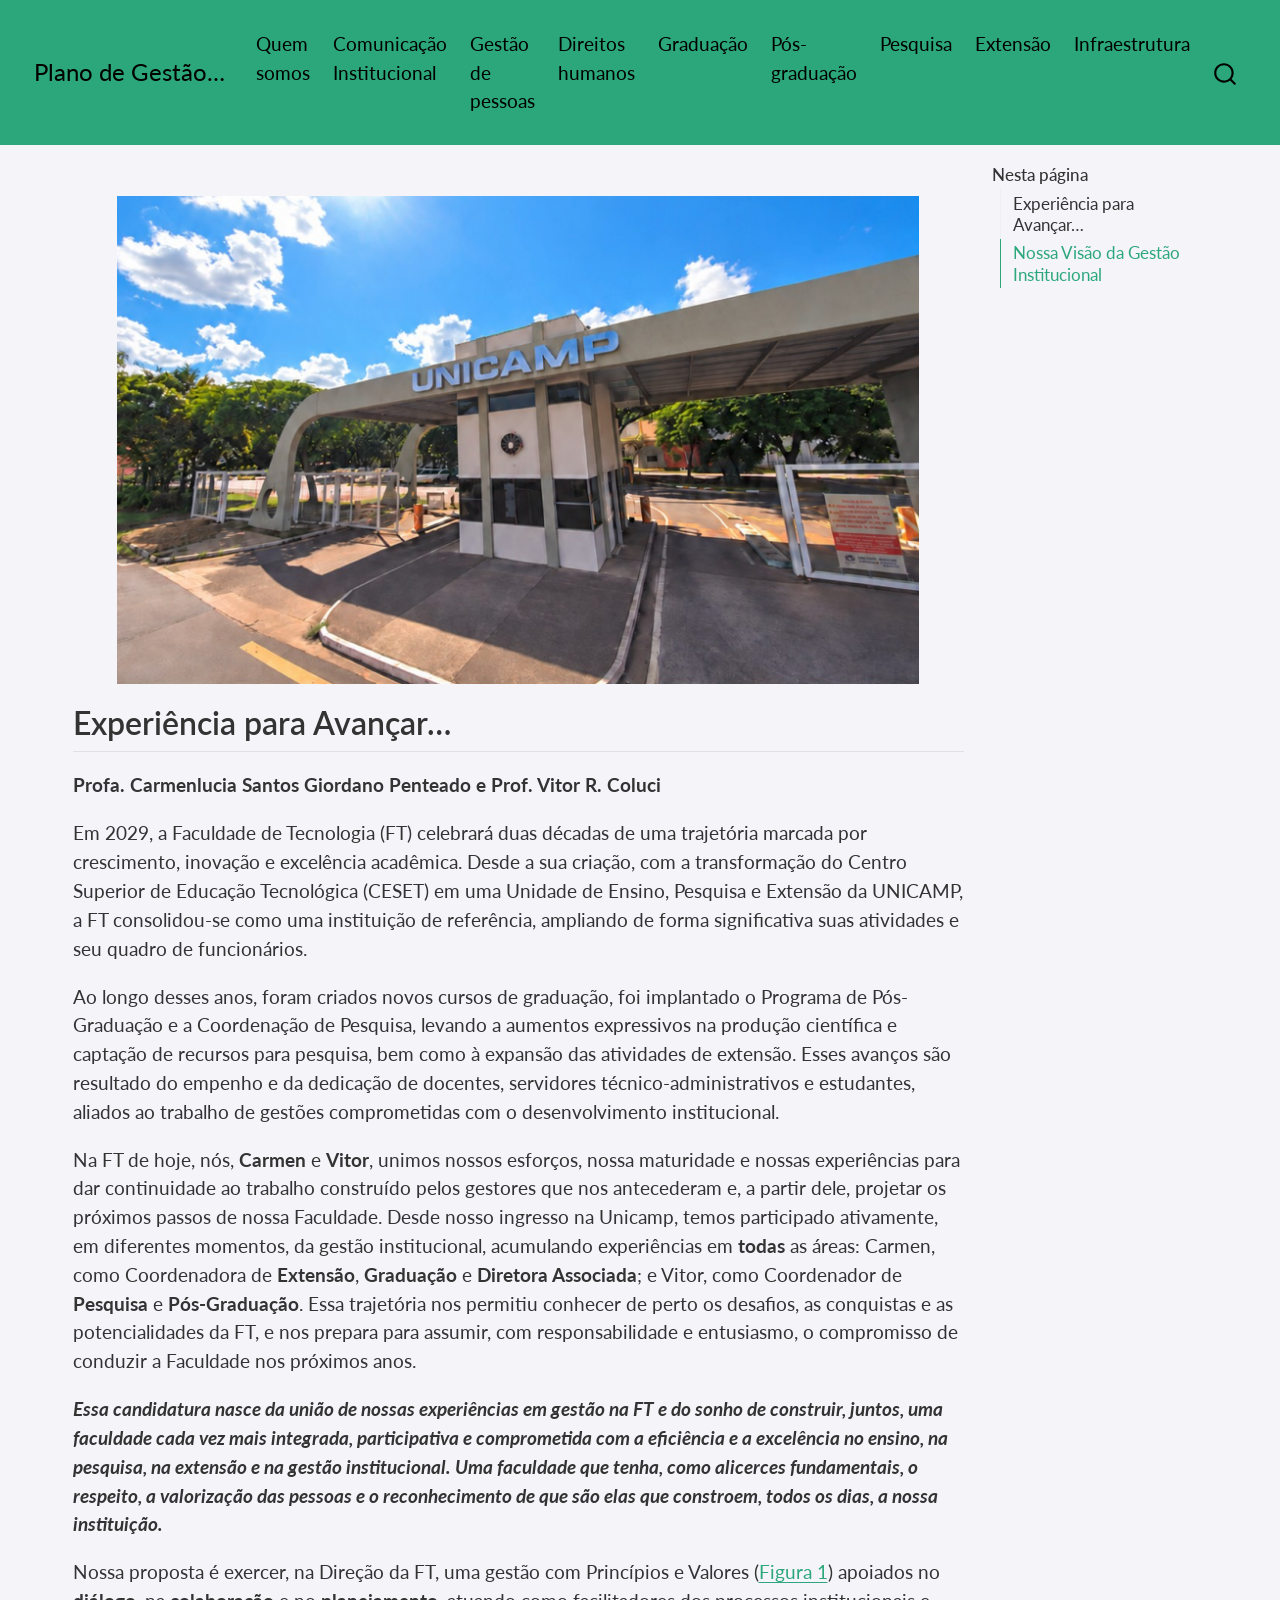
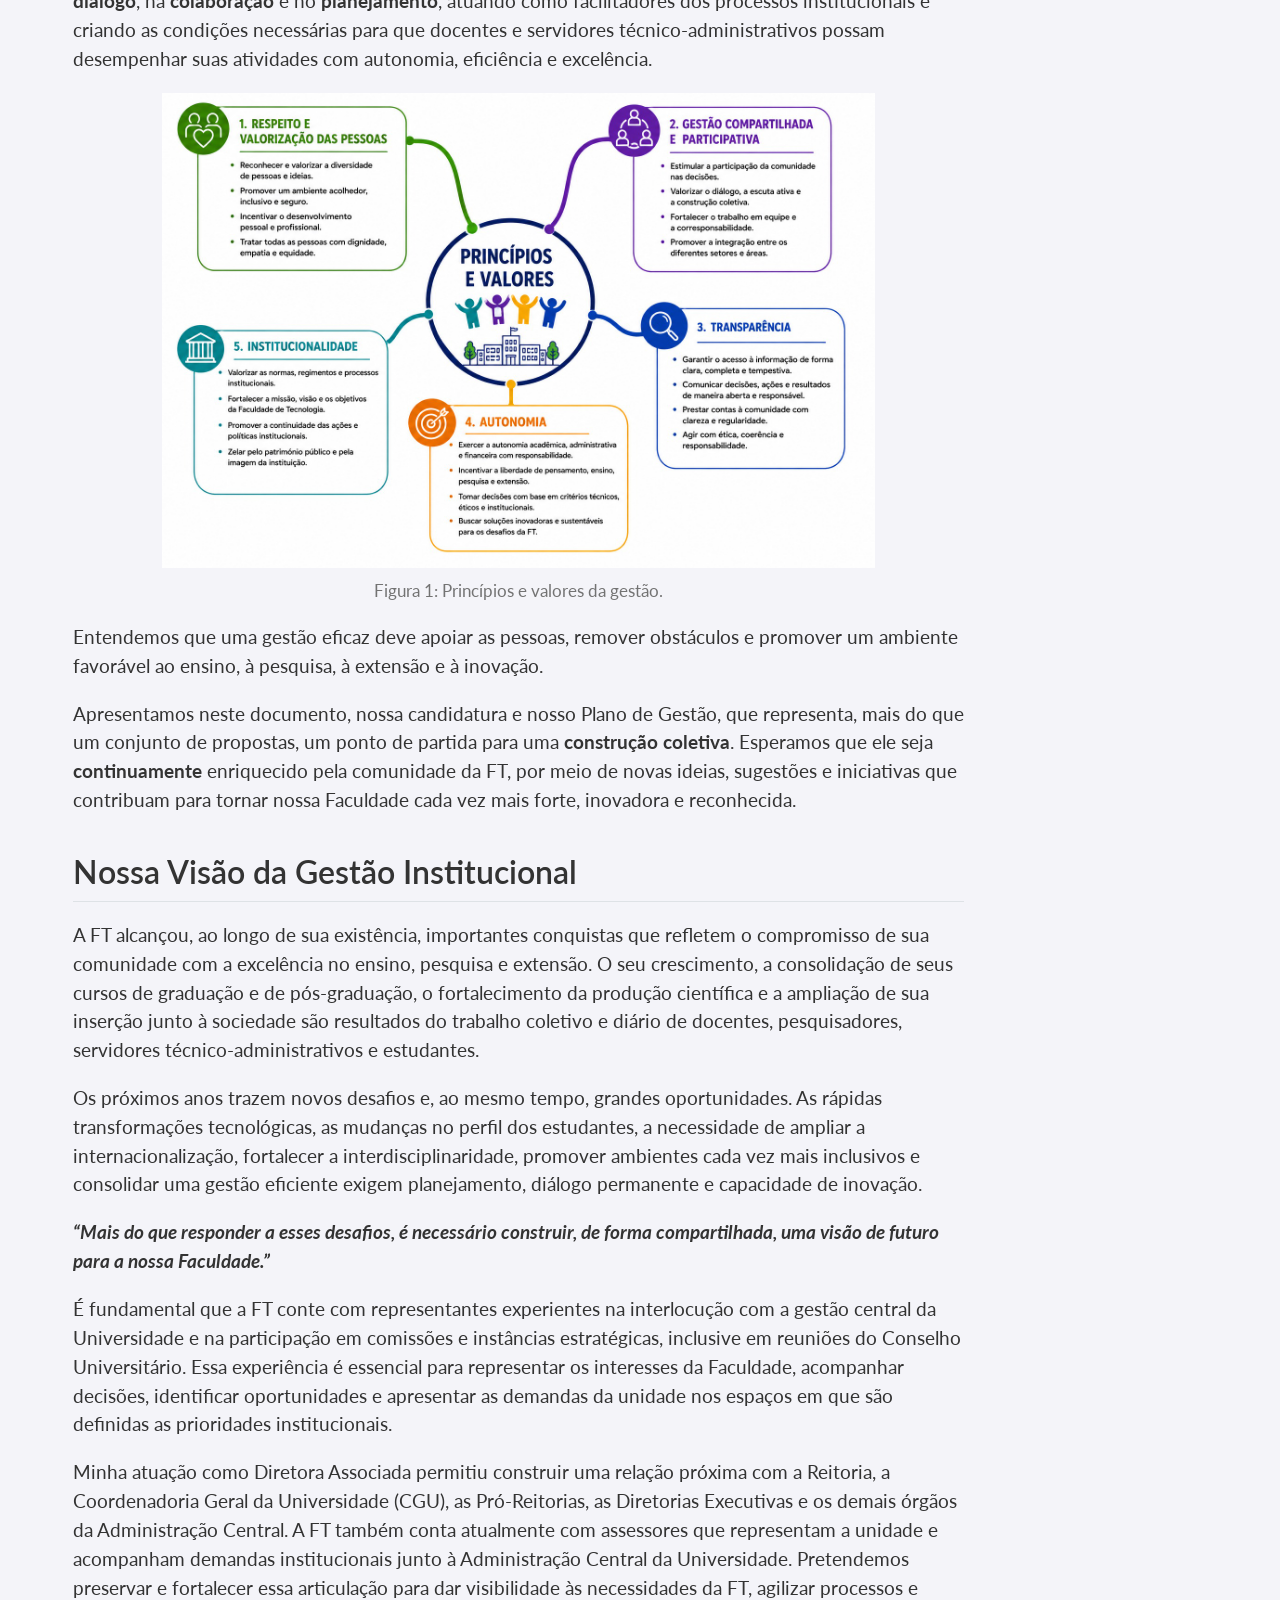
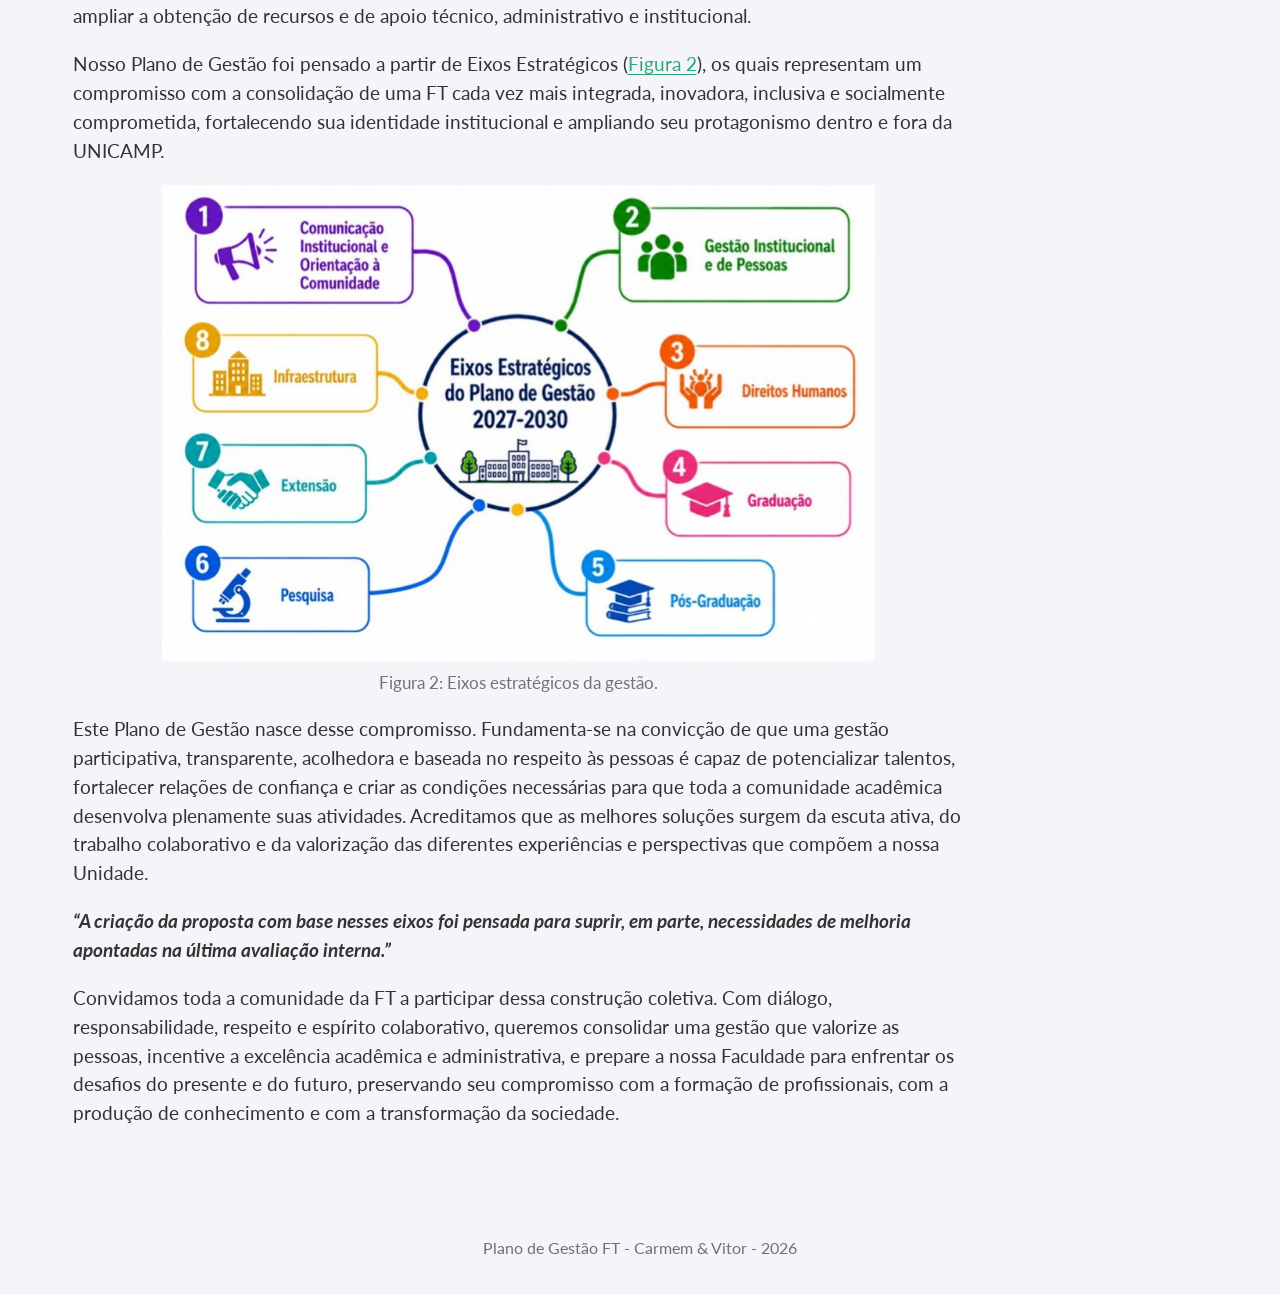
==== docs/index.html @ 00f11ec5 "Publish site to docs/" ====
<!DOCTYPE html>
<html xmlns="http://www.w3.org/1999/xhtml" lang="pt" xml:lang="pt"><head>

<meta charset="utf-8">
<meta name="generator" content="quarto-1.10.18">

<meta name="viewport" content="width=device-width, initial-scale=1.0, user-scalable=yes">


<title>Plano de Gestão FT - Carmem &amp; Vitor</title>
<style>
/* Default styles provided by pandoc.
** See https://pandoc.org/MANUAL.html#variables-for-html for config info.
*/
span.smallcaps{font-variant: small-caps;}
div.columns{display: flex; gap: 1.5em;}
div.column{flex: auto;}
@media screen {
div.columns{gap: min(4vw, 1.5em);}
div.column{overflow-x: auto;}
}
div.hanging-indent{margin-left: 1.5em; text-indent: -1.5em;}
ul.task-list{list-style: none;}
ul.task-list li input[type="checkbox"] {
  width: 0.8em;
  margin: 0 0.8em 0.2em -1em; /* quarto-specific, see https://github.com/quarto-dev/quarto-cli/issues/4556 */ 
  vertical-align: middle;
}
</style>


<script src="site_libs/quarto-nav/quarto-nav.js"></script>
<script src="site_libs/quarto-nav/headroom.min.js"></script>
<script src="site_libs/clipboard/clipboard.min.js"></script>
<script src="site_libs/quarto-search/autocomplete.umd.js"></script>
<script src="site_libs/quarto-search/fuse.min.js"></script>
<script src="site_libs/quarto-search/quarto-search.js"></script>
<meta name="quarto:offset" content="./">
<script src="site_libs/quarto-html/quarto.js" type="module"></script>
<script src="site_libs/quarto-html/tabsets/tabsets.js" type="module"></script>
<script src="site_libs/quarto-html/popper.min.js"></script>
<script src="site_libs/quarto-html/tippy.umd.min.js"></script>
<script src="site_libs/quarto-html/anchor.min.js"></script>
<link href="site_libs/quarto-html/tippy.css" rel="stylesheet">
<link href="site_libs/quarto-html/quarto-syntax-highlighting-64a204ab8560d761af7679ceaba22944.css" rel="stylesheet" id="quarto-text-highlighting-styles">
<script src="site_libs/bootstrap/bootstrap.min.js"></script>
<link href="site_libs/bootstrap/bootstrap-icons.css" rel="stylesheet">
<link href="site_libs/bootstrap/bootstrap-7dcc582c0e2494509da3710d5c9e9887.min.css" rel="stylesheet" append-hash="true" id="quarto-bootstrap" data-mode="light">
<script id="quarto-search-options" type="application/json">{
  "location": "navbar",
  "copy-button": false,
  "collapse-after": 3,
  "panel-placement": "end",
  "type": "overlay",
  "limit": 50,
  "keyboard-shortcut": [
    "f",
    "/",
    "s"
  ],
  "show-item-context": false,
  "language": {
    "search-no-results-text": "Nenhum resultado",
    "search-matching-documents-text": "documentos correspondentes",
    "search-copy-link-title": "Copiar link para a busca",
    "search-hide-matches-text": "Esconder correspondências adicionais",
    "search-more-match-text": "mais correspondência neste documento",
    "search-more-matches-text": "mais correspondências neste documento",
    "search-clear-button-title": "Limpar",
    "search-text-placeholder": "",
    "search-detached-cancel-button-title": "Cancelar",
    "search-submit-button-title": "Enviar",
    "search-label": "Procurar"
  }
}</script>


<link rel="stylesheet" href="styles.css">
</head>

<body class="nav-fixed quarto-light">

<div id="quarto-search-results"></div>
  <header id="quarto-header" class="headroom fixed-top">
    <nav class="navbar navbar-expand-lg " data-bs-theme="dark">
      <div class="navbar-container container-fluid">
      <div class="navbar-brand-container mx-auto">
    <a class="navbar-brand" href="./index.html">
    <span class="navbar-title">Plano de Gestão FT - Carmem &amp; Vitor</span>
    </a>
  </div>
            <div id="quarto-search" class="" title="Procurar"></div>
          <button class="navbar-toggler" type="button" data-bs-toggle="collapse" data-bs-target="#navbarCollapse" aria-controls="navbarCollapse" role="menu" aria-expanded="false" aria-label="Alternar de navegação" onclick="if (window.quartoToggleHeadroom) { window.quartoToggleHeadroom(); }">
  <span class="navbar-toggler-icon"></span>
</button>
          <div class="collapse navbar-collapse" id="navbarCollapse">
            <ul class="navbar-nav navbar-nav-scroll me-auto">
  <li class="nav-item">
    <a class="nav-link" href="./quem-somos.html"> 
<span class="menu-text">Quem somos</span></a>
  </li>  
  <li class="nav-item">
    <a class="nav-link" href="./comunicacao.html"> 
<span class="menu-text">Comunicação Institucional</span></a>
  </li>  
  <li class="nav-item">
    <a class="nav-link" href="./gestao.html"> 
<span class="menu-text">Gestão de pessoas</span></a>
  </li>  
  <li class="nav-item">
    <a class="nav-link" href="./direitos-humanos.html"> 
<span class="menu-text">Direitos humanos</span></a>
  </li>  
  <li class="nav-item">
    <a class="nav-link" href="./graduacao.html"> 
<span class="menu-text">Graduação</span></a>
  </li>  
  <li class="nav-item">
    <a class="nav-link" href="./pos-graduacao.html"> 
<span class="menu-text">Pós-graduação</span></a>
  </li>  
  <li class="nav-item">
    <a class="nav-link" href="./pesquisa.html"> 
<span class="menu-text">Pesquisa</span></a>
  </li>  
  <li class="nav-item">
    <a class="nav-link" href="./extensao.html"> 
<span class="menu-text">Extensão</span></a>
  </li>  
  <li class="nav-item">
    <a class="nav-link" href="./infra.html"> 
<span class="menu-text">Infraestrutura</span></a>
  </li>  
</ul>
          </div> <!-- /navcollapse -->
            <div class="quarto-navbar-tools">
</div>
      </div> <!-- /container-fluid -->
    </nav>
</header>
<!-- content -->
<div id="quarto-content" class="quarto-container page-columns page-rows-contents page-layout-full page-navbar">
<!-- sidebar -->
<!-- margin-sidebar -->
    <div id="quarto-margin-sidebar" class="sidebar margin-sidebar">
        <nav id="TOC" role="doc-toc" class="toc-active">
    <h2 id="toc-title">Nesta página</h2>
   
  <ul>
  <li><a href="#experiência-para-avançar" id="toc-experiência-para-avançar" class="nav-link active" data-scroll-target="#experiência-para-avançar">Experiência para Avançar…</a></li>
  <li><a href="#nossa-visão-da-gestão-institucional" id="toc-nossa-visão-da-gestão-institucional" class="nav-link" data-scroll-target="#nossa-visão-da-gestão-institucional">Nossa Visão da Gestão Institucional</a></li>
  </ul>
</nav>
    </div>
<!-- main -->
<main class="content column-page-left" id="quarto-document-content"><header id="title-block-header" class="quarto-title-block"></header>




<div class="centerText">
<p><img src="figs/foto-FT.png" class="img-fluid" style="width:90.0%"></p>
</div>
<section id="experiência-para-avançar" class="level2">
<h2 class="anchored" data-anchor-id="experiência-para-avançar">Experiência para Avançar…</h2>
<p><strong>Profa. Carmenlucia Santos Giordano Penteado e Prof.&nbsp;Vitor R. Coluci</strong></p>
<p>Em 2029, a Faculdade de Tecnologia (FT) celebrará duas décadas de uma trajetória marcada por crescimento, inovação e excelência acadêmica. Desde a sua criação, com a transformação do Centro Superior de Educação Tecnológica (CESET) em uma Unidade de Ensino, Pesquisa e Extensão da UNICAMP, a FT consolidou-se como uma instituição de referência, ampliando de forma significativa suas atividades e seu quadro de funcionários.</p>
<p>Ao longo desses anos, foram criados novos cursos de graduação, foi implantado o Programa de Pós-Graduação e a Coordenação de Pesquisa, levando a aumentos expressivos na produção científica e captação de recursos para pesquisa, bem como à expansão das atividades de extensão. Esses avanços são resultado do empenho e da dedicação de docentes, servidores técnico-administrativos e estudantes, aliados ao trabalho de gestões comprometidas com o desenvolvimento institucional.</p>
<p>Na FT de hoje, nós, <strong>Carmen</strong> e <strong>Vitor</strong>, unimos nossos esforços, nossa maturidade e nossas experiências para dar continuidade ao trabalho construído pelos gestores que nos antecederam e, a partir dele, projetar os próximos passos de nossa Faculdade. Desde nosso ingresso na Unicamp, temos participado ativamente, em diferentes momentos, da gestão institucional, acumulando experiências em <strong>todas</strong> as áreas: Carmen, como Coordenadora de <strong>Extensão</strong>, <strong>Graduação</strong> e <strong>Diretora Associada</strong>; e Vitor, como Coordenador de <strong>Pesquisa</strong> e <strong>Pós-Graduação</strong>. Essa trajetória nos permitiu conhecer de perto os desafios, as conquistas e as potencialidades da FT, e nos prepara para assumir, com responsabilidade e entusiasmo, o compromisso de conduzir a Faculdade nos próximos anos.</p>
<p><strong><em>Essa candidatura nasce da união de nossas experiências em gestão na FT e do sonho de construir, juntos, uma faculdade cada vez mais integrada, participativa e comprometida com a eficiência e a excelência no ensino, na pesquisa, na extensão e na gestão institucional. Uma faculdade que tenha, como alicerces fundamentais, o respeito, a valorização das pessoas e o reconhecimento de que são elas que constroem, todos os dias, a nossa instituição.</em></strong></p>
<p>Nossa proposta é exercer, na Direção da FT, uma gestão com Princípios e Valores (<a href="#fig-valores" class="quarto-xref">Figura&nbsp;1</a>) apoiados no <strong>diálogo</strong>, na <strong>colaboração</strong> e no <strong>planejamento</strong>, atuando como facilitadores dos processos institucionais e criando as condições necessárias para que docentes e servidores técnico-administrativos possam desempenhar suas atividades com autonomia, eficiência e excelência.</p>
<div class="centerText">
<div id="fig-valores" class="quarto-float quarto-figure quarto-figure-center anchored">
<figure class="quarto-float quarto-float-fig figure">
<div aria-describedby="fig-valores-caption-0ceaefa1-69ba-4598-a22c-09a6ac19f8ca">
<img src="figs/valores.jpeg" class="img-fluid figure-img" style="width:80.0%">
</div>
<figcaption class="quarto-float-caption-bottom quarto-float-caption quarto-float-fig" id="fig-valores-caption-0ceaefa1-69ba-4598-a22c-09a6ac19f8ca">
Figura&nbsp;1: Princípios e valores da gestão.
</figcaption>
</figure>
</div>
</div>
<p>Entendemos que uma gestão eficaz deve apoiar as pessoas, remover obstáculos e promover um ambiente favorável ao ensino, à pesquisa, à extensão e à inovação.</p>
<p>Apresentamos neste documento, nossa candidatura e nosso Plano de Gestão, que representa, mais do que um conjunto de propostas, um ponto de partida para uma <strong>construção coletiva</strong>. Esperamos que ele seja <strong>continuamente</strong> enriquecido pela comunidade da FT, por meio de novas ideias, sugestões e iniciativas que contribuam para tornar nossa Faculdade cada vez mais forte, inovadora e reconhecida.</p>
</section>
<section id="nossa-visão-da-gestão-institucional" class="level2">
<h2 class="anchored" data-anchor-id="nossa-visão-da-gestão-institucional">Nossa Visão da Gestão Institucional</h2>
<p>A FT alcançou, ao longo de sua existência, importantes conquistas que refletem o compromisso de sua comunidade com a excelência no ensino, pesquisa e extensão. O seu crescimento, a consolidação de seus cursos de graduação e de pós-graduação, o fortalecimento da produção científica e a ampliação de sua inserção junto à sociedade são resultados do trabalho coletivo e diário de docentes, pesquisadores, servidores técnico-administrativos e estudantes.</p>
<p>Os próximos anos trazem novos desafios e, ao mesmo tempo, grandes oportunidades. As rápidas transformações tecnológicas, as mudanças no perfil dos estudantes, a necessidade de ampliar a internacionalização, fortalecer a interdisciplinaridade, promover ambientes cada vez mais inclusivos e consolidar uma gestão eficiente exigem planejamento, diálogo permanente e capacidade de inovação.</p>
<p><strong><em>“Mais do que responder a esses desafios, é necessário construir, de forma compartilhada, uma visão de futuro para a nossa Faculdade.”</em></strong></p>
<p>É fundamental que a FT conte com representantes experientes na interlocução com a gestão central da Universidade e na participação em comissões e instâncias estratégicas, inclusive em reuniões do Conselho Universitário. Essa experiência é essencial para representar os interesses da Faculdade, acompanhar decisões, identificar oportunidades e apresentar as demandas da unidade nos espaços em que são definidas as prioridades institucionais.</p>
<p>Minha atuação como Diretora Associada permitiu construir uma relação próxima com a Reitoria, a Coordenadoria Geral da Universidade (CGU), as Pró-Reitorias, as Diretorias Executivas e os demais órgãos da Administração Central. A FT também conta atualmente com assessores que representam a unidade e acompanham demandas institucionais junto à Administração Central da Universidade. Pretendemos preservar e fortalecer essa articulação para dar visibilidade às necessidades da FT, agilizar processos e ampliar a obtenção de recursos e de apoio técnico, administrativo e institucional.</p>
<p>Nosso Plano de Gestão foi pensado a partir de Eixos Estratégicos (<a href="#fig-eixos" class="quarto-xref">Figura&nbsp;2</a>), os quais representam um compromisso com a consolidação de uma FT cada vez mais integrada, inovadora, inclusiva e socialmente comprometida, fortalecendo sua identidade institucional e ampliando seu protagonismo dentro e fora da UNICAMP.</p>
<div class="centerText">
<div id="fig-eixos" class="quarto-float quarto-figure quarto-figure-center anchored">
<figure class="quarto-float quarto-float-fig figure">
<div aria-describedby="fig-eixos-caption-0ceaefa1-69ba-4598-a22c-09a6ac19f8ca">
<img src="figs/eixos.png" class="img-fluid figure-img" style="width:80.0%">
</div>
<figcaption class="quarto-float-caption-bottom quarto-float-caption quarto-float-fig" id="fig-eixos-caption-0ceaefa1-69ba-4598-a22c-09a6ac19f8ca">
Figura&nbsp;2: Eixos estratégicos da gestão.
</figcaption>
</figure>
</div>
</div>
<p>Este Plano de Gestão nasce desse compromisso. Fundamenta-se na convicção de que uma gestão participativa, transparente, acolhedora e baseada no respeito às pessoas é capaz de potencializar talentos, fortalecer relações de confiança e criar as condições necessárias para que toda a comunidade acadêmica desenvolva plenamente suas atividades. Acreditamos que as melhores soluções surgem da escuta ativa, do trabalho colaborativo e da valorização das diferentes experiências e perspectivas que compõem a nossa Unidade.</p>
<p><strong><em>“A criação da proposta com base nesses eixos foi pensada para suprir, em parte, necessidades de melhoria apontadas na última avaliação interna.”</em></strong></p>
<p>Convidamos toda a comunidade da FT a participar dessa construção coletiva. Com diálogo, responsabilidade, respeito e espírito colaborativo, queremos consolidar uma gestão que valorize as pessoas, incentive a excelência acadêmica e administrativa, e prepare a nossa Faculdade para enfrentar os desafios do presente e do futuro, preservando seu compromisso com a formação de profissionais, com a produção de conhecimento e com a transformação da sociedade.</p>


</section>

</main> <!-- /main -->
<script id="quarto-html-after-body" type="application/javascript">
  window.document.addEventListener("DOMContentLoaded", function (event) {
    const icon = "";
    const anchorJS = new window.AnchorJS();
    anchorJS.options = {
      placement: 'right',
      icon: icon
    };
    anchorJS.add('.anchored');
    const isCodeAnnotation = (el) => {
      for (const clz of el.classList) {
        if (clz.startsWith('code-annotation-')) {                     
          return true;
        }
      }
      return false;
    }
    const onCopySuccess = function(e) {
      // button target
      const button = e.trigger;
      // don't keep focus
      button.blur();
      // flash "checked"
      button.classList.add('code-copy-button-checked');
      var currentTitle = button.getAttribute("title");
      button.setAttribute("title", "Copiada");
      let tooltip;
      if (window.bootstrap) {
        button.setAttribute("data-bs-toggle", "tooltip");
        button.setAttribute("data-bs-placement", "left");
        button.setAttribute("data-bs-title", "Copiada");
        tooltip = new bootstrap.Tooltip(button, 
          { trigger: "manual", 
            customClass: "code-copy-button-tooltip",
            offset: [0, -8]});
        tooltip.show();    
      }
      setTimeout(function() {
        if (tooltip) {
          tooltip.hide();
          button.removeAttribute("data-bs-title");
          button.removeAttribute("data-bs-toggle");
          button.removeAttribute("data-bs-placement");
        }
        button.setAttribute("title", currentTitle);
        button.classList.remove('code-copy-button-checked');
      }, 1000);
      // clear code selection
      e.clearSelection();
    }
    const getTextToCopy = function(trigger) {
      const outerScaffold = trigger.parentElement.cloneNode(true);
      const codeEl = outerScaffold.querySelector('code');
      for (const childEl of codeEl.children) {
        if (isCodeAnnotation(childEl)) {
          childEl.remove();
        }
      }
      return codeEl.innerText;
    }
    const clipboard = new window.ClipboardJS('.code-copy-button:not([data-in-quarto-modal])', {
      text: getTextToCopy
    });
    clipboard.on('success', onCopySuccess);
    if (window.document.getElementById('quarto-embedded-source-code-modal')) {
      const clipboardModal = new window.ClipboardJS('.code-copy-button[data-in-quarto-modal]', {
        text: getTextToCopy,
        container: window.document.getElementById('quarto-embedded-source-code-modal')
      });
      clipboardModal.on('success', onCopySuccess);
    }
      var localhostRegex = new RegExp(/^(?:http|https):\/\/localhost\:?[0-9]*\//);
      var mailtoRegex = new RegExp(/^mailto:/);
        var filterRegex = new RegExp('/' + window.location.host + '/');
      var isInternal = (href) => {
          return filterRegex.test(href) || localhostRegex.test(href) || mailtoRegex.test(href);
      }
      // Inspect non-navigation links and adorn them if external
     var links = window.document.querySelectorAll('a[href]:not(.nav-link):not(.navbar-brand):not(.toc-action):not(.sidebar-link):not(.sidebar-item-toggle):not(.pagination-link):not(.no-external):not([aria-hidden]):not(.dropdown-item):not(.quarto-navigation-tool):not(.about-link)');
      for (var i=0; i<links.length; i++) {
        const link = links[i];
        if (!isInternal(link.href)) {
          // undo the damage that might have been done by quarto-nav.js in the case of
          // links that we want to consider external
          if (link.dataset.originalHref !== undefined) {
            link.href = link.dataset.originalHref;
          }
        }
      }
    function tippyHover(el, contentFn, onTriggerFn, onUntriggerFn) {
      const config = {
        allowHTML: true,
        maxWidth: 500,
        delay: 100,
        arrow: false,
        appendTo: function(el) {
            return el.parentElement;
        },
        interactive: true,
        interactiveBorder: 10,
        theme: 'quarto',
        placement: 'bottom-start',
      };
      if (contentFn) {
        config.content = contentFn;
      }
      if (onTriggerFn) {
        config.onTrigger = onTriggerFn;
      }
      if (onUntriggerFn) {
        config.onUntrigger = onUntriggerFn;
      }
      window.tippy(el, config); 
    }
    const noterefs = window.document.querySelectorAll('a[role="doc-noteref"]');
    for (var i=0; i<noterefs.length; i++) {
      const ref = noterefs[i];
      tippyHover(ref, function() {
        // use id or data attribute instead here
        let href = ref.getAttribute('data-footnote-href') || ref.getAttribute('href');
        try { href = new URL(href).hash; } catch {}
        const id = href.replace(/^#\/?/, "");
        const note = window.document.getElementById(id);
        if (note) {
          return note.innerHTML;
        } else {
          return "";
        }
      });
    }
    const xrefs = window.document.querySelectorAll('a.quarto-xref');
    const processXRef = (id, note) => {
      // Strip column container classes
      const stripColumnClz = (el) => {
        el.classList.remove("page-full", "page-columns");
        if (el.children) {
          for (const child of el.children) {
            stripColumnClz(child);
          }
        }
      }
      stripColumnClz(note)
      if (id === null || id.startsWith('sec-')) {
        // Special case sections, only their first couple elements
        const container = document.createElement("div");
        if (note.children && note.children.length > 2) {
          container.appendChild(note.children[0].cloneNode(true));
          for (let i = 1; i < note.children.length; i++) {
            const child = note.children[i];
            if (child.tagName === "P" && child.innerText === "") {
              continue;
            } else {
              container.appendChild(child.cloneNode(true));
              break;
            }
          }
          if (window.Quarto?.typesetMath) {
            window.Quarto.typesetMath(container);
          }
          return container.innerHTML
        } else {
          if (window.Quarto?.typesetMath) {
            window.Quarto.typesetMath(note);
          }
          return note.innerHTML;
        }
      } else {
        // Remove any anchor links if they are present
        const anchorLink = note.querySelector('a.anchorjs-link');
        if (anchorLink) {
          anchorLink.remove();
        }
        if (window.Quarto?.typesetMath) {
          window.Quarto.typesetMath(note);
        }
        if (note.classList.contains("callout")) {
          return note.outerHTML;
        } else {
          return note.innerHTML;
        }
      }
    }
    for (var i=0; i<xrefs.length; i++) {
      const xref = xrefs[i];
      tippyHover(xref, undefined, function(instance) {
        instance.disable();
        let url = xref.getAttribute('href');
        let hash = undefined; 
        if (url.startsWith('#')) {
          hash = url;
        } else {
          try { hash = new URL(url).hash; } catch {}
        }
        if (hash) {
          const id = hash.replace(/^#\/?/, "");
          const note = window.document.getElementById(id);
          if (note !== null) {
            try {
              const html = processXRef(id, note.cloneNode(true));
              instance.setContent(html);
            } finally {
              instance.enable();
              instance.show();
            }
          } else {
            // See if we can fetch this
            fetch(url.split('#')[0])
            .then(res => res.text())
            .then(html => {
              const parser = new DOMParser();
              const htmlDoc = parser.parseFromString(html, "text/html");
              const note = htmlDoc.getElementById(id);
              if (note !== null) {
                const html = processXRef(id, note);
                instance.setContent(html);
              } 
            }).finally(() => {
              instance.enable();
              instance.show();
            });
          }
        } else {
          // See if we can fetch a full url (with no hash to target)
          // This is a special case and we should probably do some content thinning / targeting
          fetch(url)
          .then(res => res.text())
          .then(html => {
            const parser = new DOMParser();
            const htmlDoc = parser.parseFromString(html, "text/html");
            const note = htmlDoc.querySelector('main.content');
            if (note !== null) {
              // This should only happen for chapter cross references
              // (since there is no id in the URL)
              // remove the first header
              if (note.children.length > 0 && note.children[0].tagName === "HEADER") {
                note.children[0].remove();
              }
              const html = processXRef(null, note);
              instance.setContent(html);
            } 
          }).finally(() => {
            instance.enable();
            instance.show();
          });
        }
      }, function(instance) {
      });
    }
        let selectedAnnoteEl;
        const selectorForAnnotation = ( cell, annotation) => {
          let cellAttr = 'data-code-cell="' + cell + '"';
          let lineAttr = 'data-code-annotation="' +  annotation + '"';
          const selector = 'span[' + cellAttr + '][' + lineAttr + ']';
          return selector;
        }
        const selectCodeLines = (annoteEl) => {
          const doc = window.document;
          const targetCell = annoteEl.getAttribute("data-target-cell");
          const targetAnnotation = annoteEl.getAttribute("data-target-annotation");
          const annoteSpan = window.document.querySelector(selectorForAnnotation(targetCell, targetAnnotation));
          const lines = annoteSpan.getAttribute("data-code-lines").split(",");
          const lineIds = lines.map((line) => {
            return targetCell + "-" + line;
          })
          let top = null;
          let height = null;
          let parent = null;
          if (lineIds.length > 0) {
              //compute the position of the single el (top and bottom and make a div)
              const el = window.document.getElementById(lineIds[0]);
              top = el.offsetTop;
              height = el.offsetHeight;
              parent = el.parentElement.parentElement;
            if (lineIds.length > 1) {
              const lastEl = window.document.getElementById(lineIds[lineIds.length - 1]);
              const bottom = lastEl.offsetTop + lastEl.offsetHeight;
              height = bottom - top;
            }
            if (top !== null && height !== null && parent !== null) {
              // cook up a div (if necessary) and position it 
              let div = window.document.getElementById("code-annotation-line-highlight");
              if (div === null) {
                div = window.document.createElement("div");
                div.setAttribute("id", "code-annotation-line-highlight");
                div.style.position = 'absolute';
                parent.appendChild(div);
              }
              div.style.top = top - 2 + "px";
              div.style.height = height + 4 + "px";
              div.style.left = 0;
              let gutterDiv = window.document.getElementById("code-annotation-line-highlight-gutter");
              if (gutterDiv === null) {
                gutterDiv = window.document.createElement("div");
                gutterDiv.setAttribute("id", "code-annotation-line-highlight-gutter");
                gutterDiv.style.position = 'absolute';
                const codeCell = window.document.getElementById(targetCell);
                const gutter = codeCell.querySelector('.code-annotation-gutter');
                gutter.appendChild(gutterDiv);
              }
              gutterDiv.style.top = top - 2 + "px";
              gutterDiv.style.height = height + 4 + "px";
            }
            selectedAnnoteEl = annoteEl;
          }
        };
        const unselectCodeLines = () => {
          const elementsIds = ["code-annotation-line-highlight", "code-annotation-line-highlight-gutter"];
          elementsIds.forEach((elId) => {
            const div = window.document.getElementById(elId);
            if (div) {
              div.remove();
            }
          });
          selectedAnnoteEl = undefined;
        };
          // Handle positioning of the toggle
      window.addEventListener(
        "resize",
        throttle(() => {
          elRect = undefined;
          if (selectedAnnoteEl) {
            selectCodeLines(selectedAnnoteEl);
          }
        }, 10)
      );
      function throttle(fn, ms) {
      let throttle = false;
      let timer;
        return (...args) => {
          if(!throttle) { // first call gets through
              fn.apply(this, args);
              throttle = true;
          } else { // all the others get throttled
              if(timer) clearTimeout(timer); // cancel #2
              timer = setTimeout(() => {
                fn.apply(this, args);
                timer = throttle = false;
              }, ms);
          }
        };
      }
        // Attach click handler to the DT
        const annoteDls = window.document.querySelectorAll('dt[data-target-cell]');
        for (const annoteDlNode of annoteDls) {
          annoteDlNode.addEventListener('click', (event) => {
            const clickedEl = event.target;
            if (clickedEl !== selectedAnnoteEl) {
              unselectCodeLines();
              const activeEl = window.document.querySelector('dt[data-target-cell].code-annotation-active');
              if (activeEl) {
                activeEl.classList.remove('code-annotation-active');
              }
              selectCodeLines(clickedEl);
              clickedEl.classList.add('code-annotation-active');
            } else {
              // Unselect the line
              unselectCodeLines();
              clickedEl.classList.remove('code-annotation-active');
            }
          });
        }
    const findCites = (el) => {
      const parentEl = el.parentElement;
      if (parentEl) {
        const cites = parentEl.dataset.cites;
        if (cites) {
          return {
            el,
            cites: cites.split(' ')
          };
        } else {
          return findCites(el.parentElement)
        }
      } else {
        return undefined;
      }
    };
    var bibliorefs = window.document.querySelectorAll('a[role="doc-biblioref"]');
    for (var i=0; i<bibliorefs.length; i++) {
      const ref = bibliorefs[i];
      const citeInfo = findCites(ref);
      if (citeInfo) {
        tippyHover(citeInfo.el, function() {
          var popup = window.document.createElement('div');
          citeInfo.cites.forEach(function(cite) {
            var citeDiv = window.document.createElement('div');
            citeDiv.classList.add('hanging-indent');
            citeDiv.classList.add('csl-entry');
            var biblioDiv = window.document.getElementById('ref-' + cite);
            if (biblioDiv) {
              citeDiv.innerHTML = biblioDiv.innerHTML;
            }
            popup.appendChild(citeDiv);
          });
          return popup.innerHTML;
        });
      }
    }
  });
  </script>
</div> <!-- /content -->
<footer class="footer">
  <div class="nav-footer">
    <div class="nav-footer-left">
      &nbsp;
    </div>   
    <div class="nav-footer-center">
<p>Plano de Gestão FT - Carmem &amp; Vitor - 2026</p>
</div>
    <div class="nav-footer-right">
      &nbsp;
    </div>
  </div>
</footer>




</body></html>
---- docs/site_libs/quarto-html/tippy.css ----
.tippy-box[data-animation=fade][data-state=hidden]{opacity:0}[data-tippy-root]{max-width:calc(100vw - 10px)}.tippy-box{position:relative;background-color:#333;color:#fff;border-radius:4px;font-size:14px;line-height:1.4;white-space:normal;outline:0;transition-property:transform,visibility,opacity}.tippy-box[data-placement^=top]>.tippy-arrow{bottom:0}.tippy-box[data-placement^=top]>.tippy-arrow:before{bottom:-7px;left:0;border-width:8px 8px 0;border-top-color:initial;transform-origin:center top}.tippy-box[data-placement^=bottom]>.tippy-arrow{top:0}.tippy-box[data-placement^=bottom]>.tippy-arrow:before{top:-7px;left:0;border-width:0 8px 8px;border-bottom-color:initial;transform-origin:center bottom}.tippy-box[data-placement^=left]>.tippy-arrow{right:0}.tippy-box[data-placement^=left]>.tippy-arrow:before{border-width:8px 0 8px 8px;border-left-color:initial;right:-7px;transform-origin:center left}.tippy-box[data-placement^=right]>.tippy-arrow{left:0}.tippy-box[data-placement^=right]>.tippy-arrow:before{left:-7px;border-width:8px 8px 8px 0;border-right-color:initial;transform-origin:center right}.tippy-box[data-inertia][data-state=visible]{transition-timing-function:cubic-bezier(.54,1.5,.38,1.11)}.tippy-arrow{width:16px;height:16px;color:#333}.tippy-arrow:before{content:"";position:absolute;border-color:transparent;border-style:solid}.tippy-content{position:relative;padding:5px 9px;z-index:1}
---- docs/site_libs/quarto-html/quarto-syntax-highlighting-64a204ab8560d761af7679ceaba22944.css ----
/* quarto syntax highlight colors */
:root {
  --quarto-hl-ot-color: #003B4F;
  --quarto-hl-at-color: #657422;
  --quarto-hl-ss-color: #20794D;
  --quarto-hl-an-color: #5E5E5E;
  --quarto-hl-fu-color: #4758AB;
  --quarto-hl-st-color: #20794D;
  --quarto-hl-cf-color: #003B4F;
  --quarto-hl-op-color: #5E5E5E;
  --quarto-hl-er-color: #AD0000;
  --quarto-hl-bn-color: #AD0000;
  --quarto-hl-al-color: #AD0000;
  --quarto-hl-va-color: #111111;
  --quarto-hl-bu-color: inherit;
  --quarto-hl-ex-color: inherit;
  --quarto-hl-pp-color: #AD0000;
  --quarto-hl-in-color: #5E5E5E;
  --quarto-hl-vs-color: #20794D;
  --quarto-hl-wa-color: #5E5E5E;
  --quarto-hl-do-color: #5E5E5E;
  --quarto-hl-im-color: #00769E;
  --quarto-hl-ch-color: #20794D;
  --quarto-hl-dt-color: #AD0000;
  --quarto-hl-fl-color: #AD0000;
  --quarto-hl-co-color: #5E5E5E;
  --quarto-hl-cv-color: #5E5E5E;
  --quarto-hl-cn-color: #8f5902;
  --quarto-hl-sc-color: #5E5E5E;
  --quarto-hl-dv-color: #AD0000;
  --quarto-hl-kw-color: #003B4F;
}

/* other quarto variables */
:root {
  --quarto-font-monospace: SFMono-Regular, Menlo, Monaco, Consolas, "Liberation Mono", "Courier New", monospace;
}

/* syntax highlight based on Pandoc's rules */
pre > code.sourceCode > span {
  color: #003B4F;
}

code.sourceCode > span {
  color: #003B4F;
}

div.sourceCode,
div.sourceCode pre.sourceCode {
  color: #003B4F;
}

/* Normal */
code span {
  color: #003B4F;
}

/* Alert */
code span.al {
  color: #AD0000;
  font-style: inherit;
}

/* Annotation */
code span.an {
  color: #5E5E5E;
  font-style: inherit;
}

/* Attribute */
code span.at {
  color: #657422;
  font-style: inherit;
}

/* BaseN */
code span.bn {
  color: #AD0000;
  font-style: inherit;
}

/* BuiltIn */
code span.bu {
  font-style: inherit;
}

/* ControlFlow */
code span.cf {
  color: #003B4F;
  font-weight: bold;
  font-style: inherit;
}

/* Char */
code span.ch {
  color: #20794D;
  font-style: inherit;
}

/* Constant */
code span.cn {
  color: #8f5902;
  font-style: inherit;
}

/* Comment */
code span.co {
  color: #5E5E5E;
  font-style: inherit;
}

/* CommentVar */
code span.cv {
  color: #5E5E5E;
  font-style: italic;
}

/* Documentation */
code span.do {
  color: #5E5E5E;
  font-style: italic;
}

/* DataType */
code span.dt {
  color: #AD0000;
  font-style: inherit;
}

/* DecVal */
code span.dv {
  color: #AD0000;
  font-style: inherit;
}

/* Error */
code span.er {
  color: #AD0000;
  font-style: inherit;
}

/* Extension */
code span.ex {
  font-style: inherit;
}

/* Float */
code span.fl {
  color: #AD0000;
  font-style: inherit;
}

/* Function */
code span.fu {
  color: #4758AB;
  font-style: inherit;
}

/* Import */
code span.im {
  color: #00769E;
  font-style: inherit;
}

/* Information */
code span.in {
  color: #5E5E5E;
  font-style: inherit;
}

/* Keyword */
code span.kw {
  color: #003B4F;
  font-weight: bold;
  font-style: inherit;
}

/* Operator */
code span.op {
  color: #5E5E5E;
  font-style: inherit;
}

/* Other */
code span.ot {
  color: #003B4F;
  font-style: inherit;
}

/* Preprocessor */
code span.pp {
  color: #AD0000;
  font-style: inherit;
}

/* SpecialChar */
code span.sc {
  color: #5E5E5E;
  font-style: inherit;
}

/* SpecialString */
code span.ss {
  color: #20794D;
  font-style: inherit;
}

/* String */
code span.st {
  color: #20794D;
  font-style: inherit;
}

/* Variable */
code span.va {
  color: #111111;
  font-style: inherit;
}

/* VerbatimString */
code span.vs {
  color: #20794D;
  font-style: inherit;
}

/* Warning */
code span.wa {
  color: #5E5E5E;
  font-style: italic;
}

.prevent-inlining {
  content: "</";
}

/*# sourceMappingURL=9d8d5bb603a83b8298b89080a598c93b.css.map */
---- docs/styles.css ----
/* css styles */
.noTopMargin {
  margin-top: -4%;
}

.centerImage {
  display: block;
  margin-left: auto;
  margin-right: auto;
}

.centerText {
  text-align: center;
}

.description {
  text-align: center;
  font-style: italic;
  font-size: x-large;
}

@media (width <= 800px) {
  .smallExplora {
    display: block;
  }
  .largeExplora {
    display: none;
  }
}

@media (width > 800px) {
  .smallExplora {
    display: none;
  }
  .largeExplora {
    display: block;
  }
}
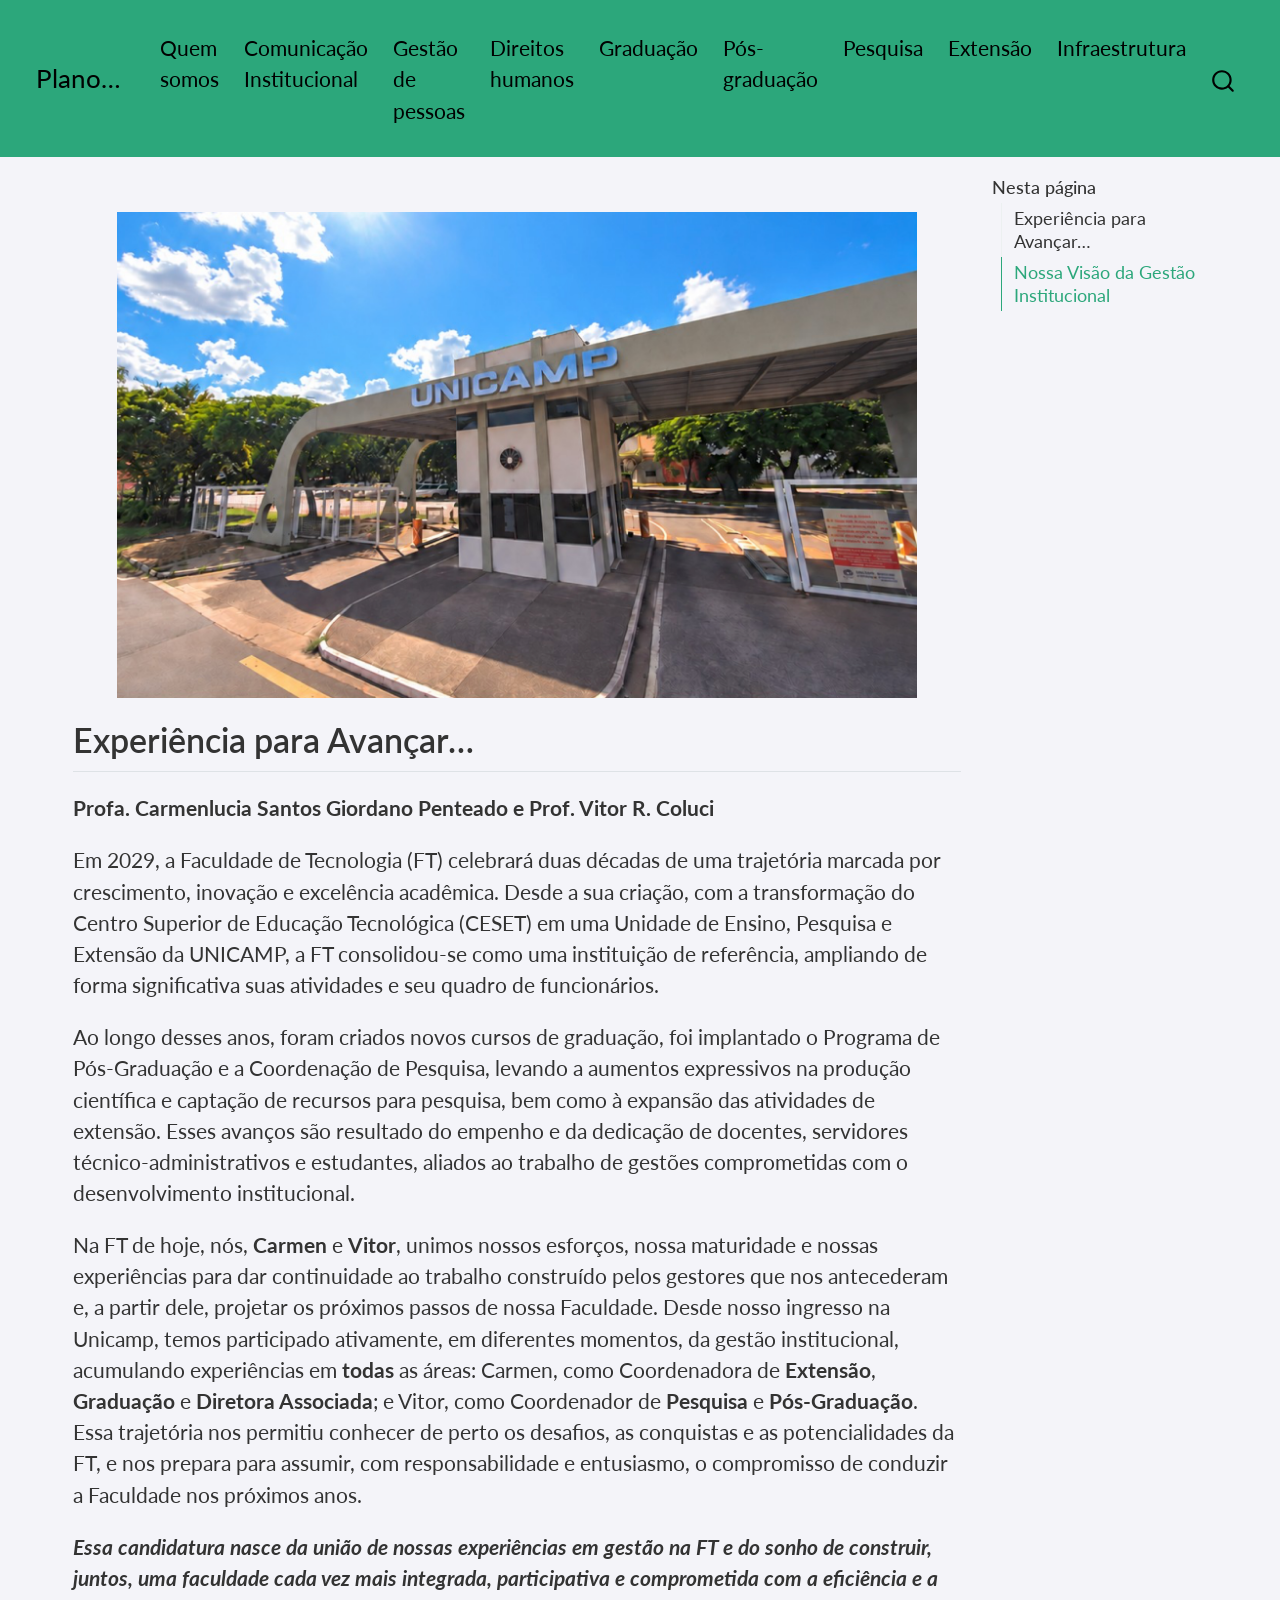
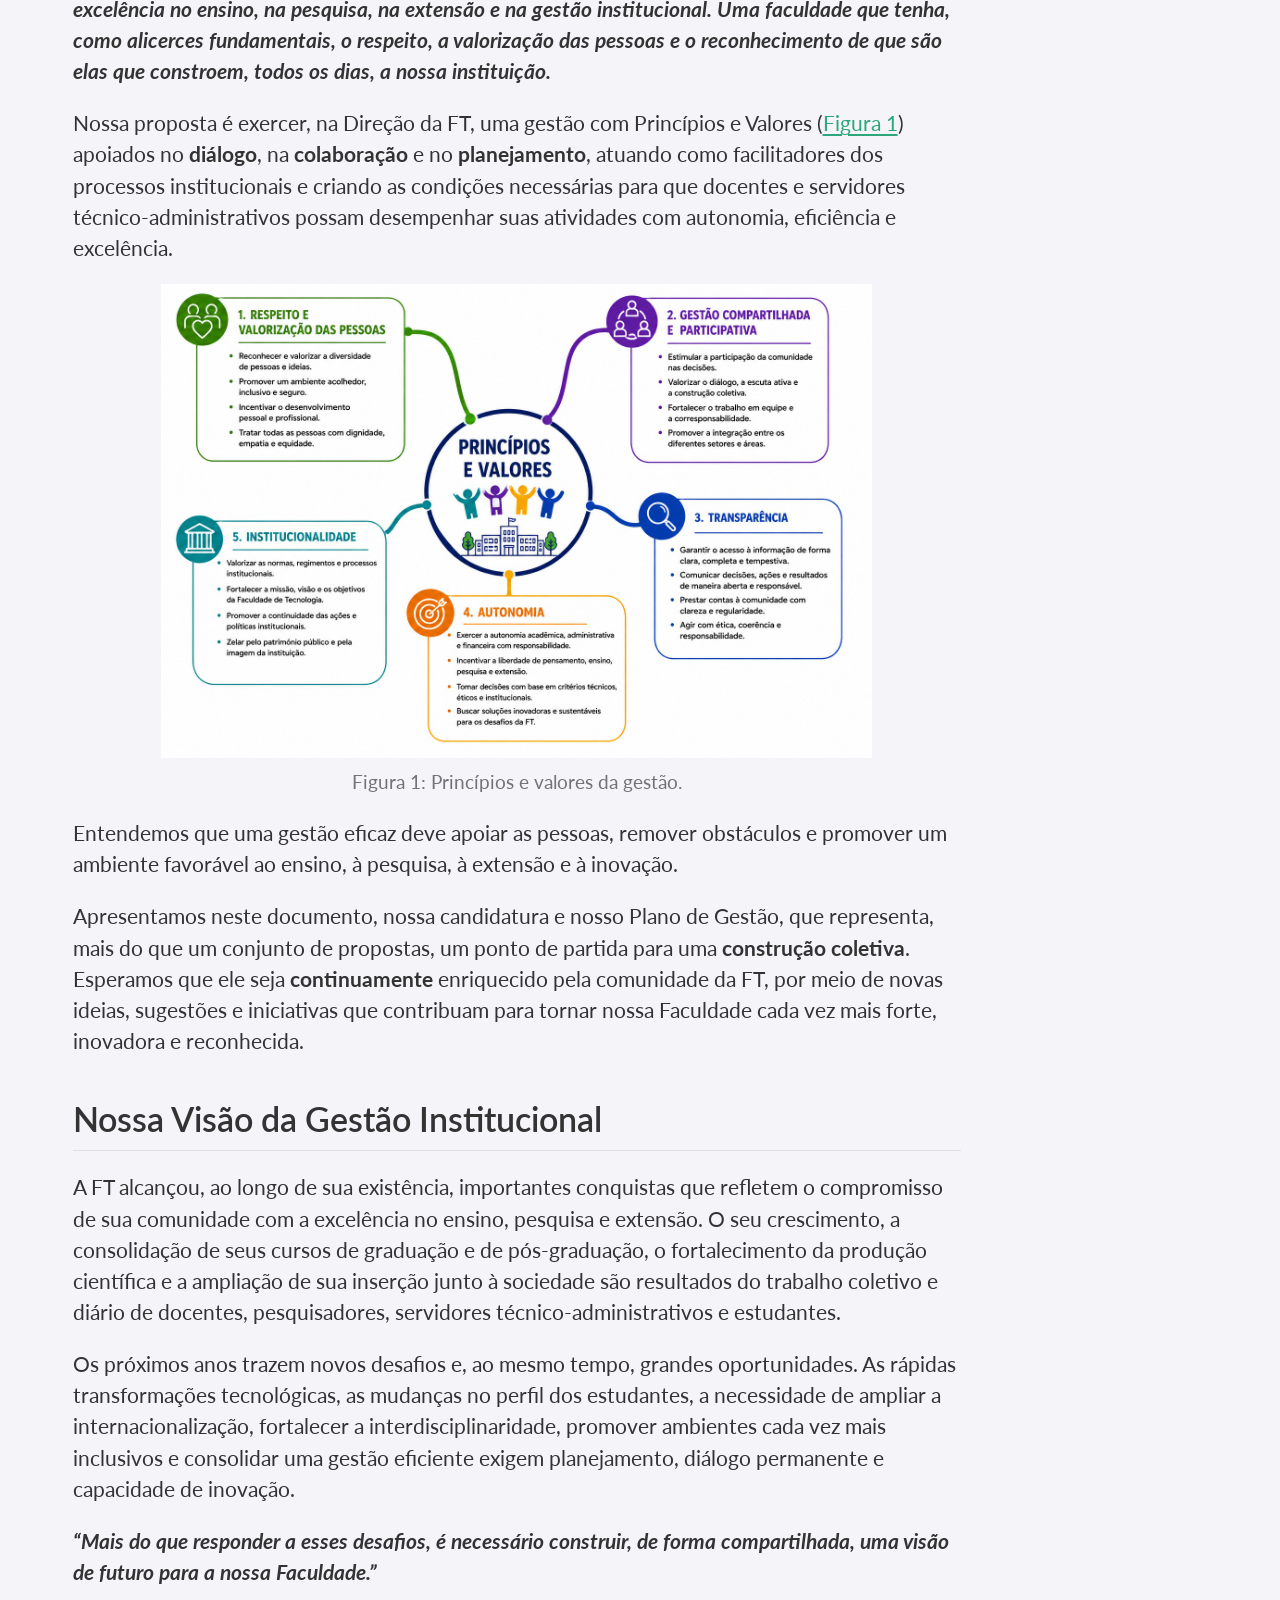
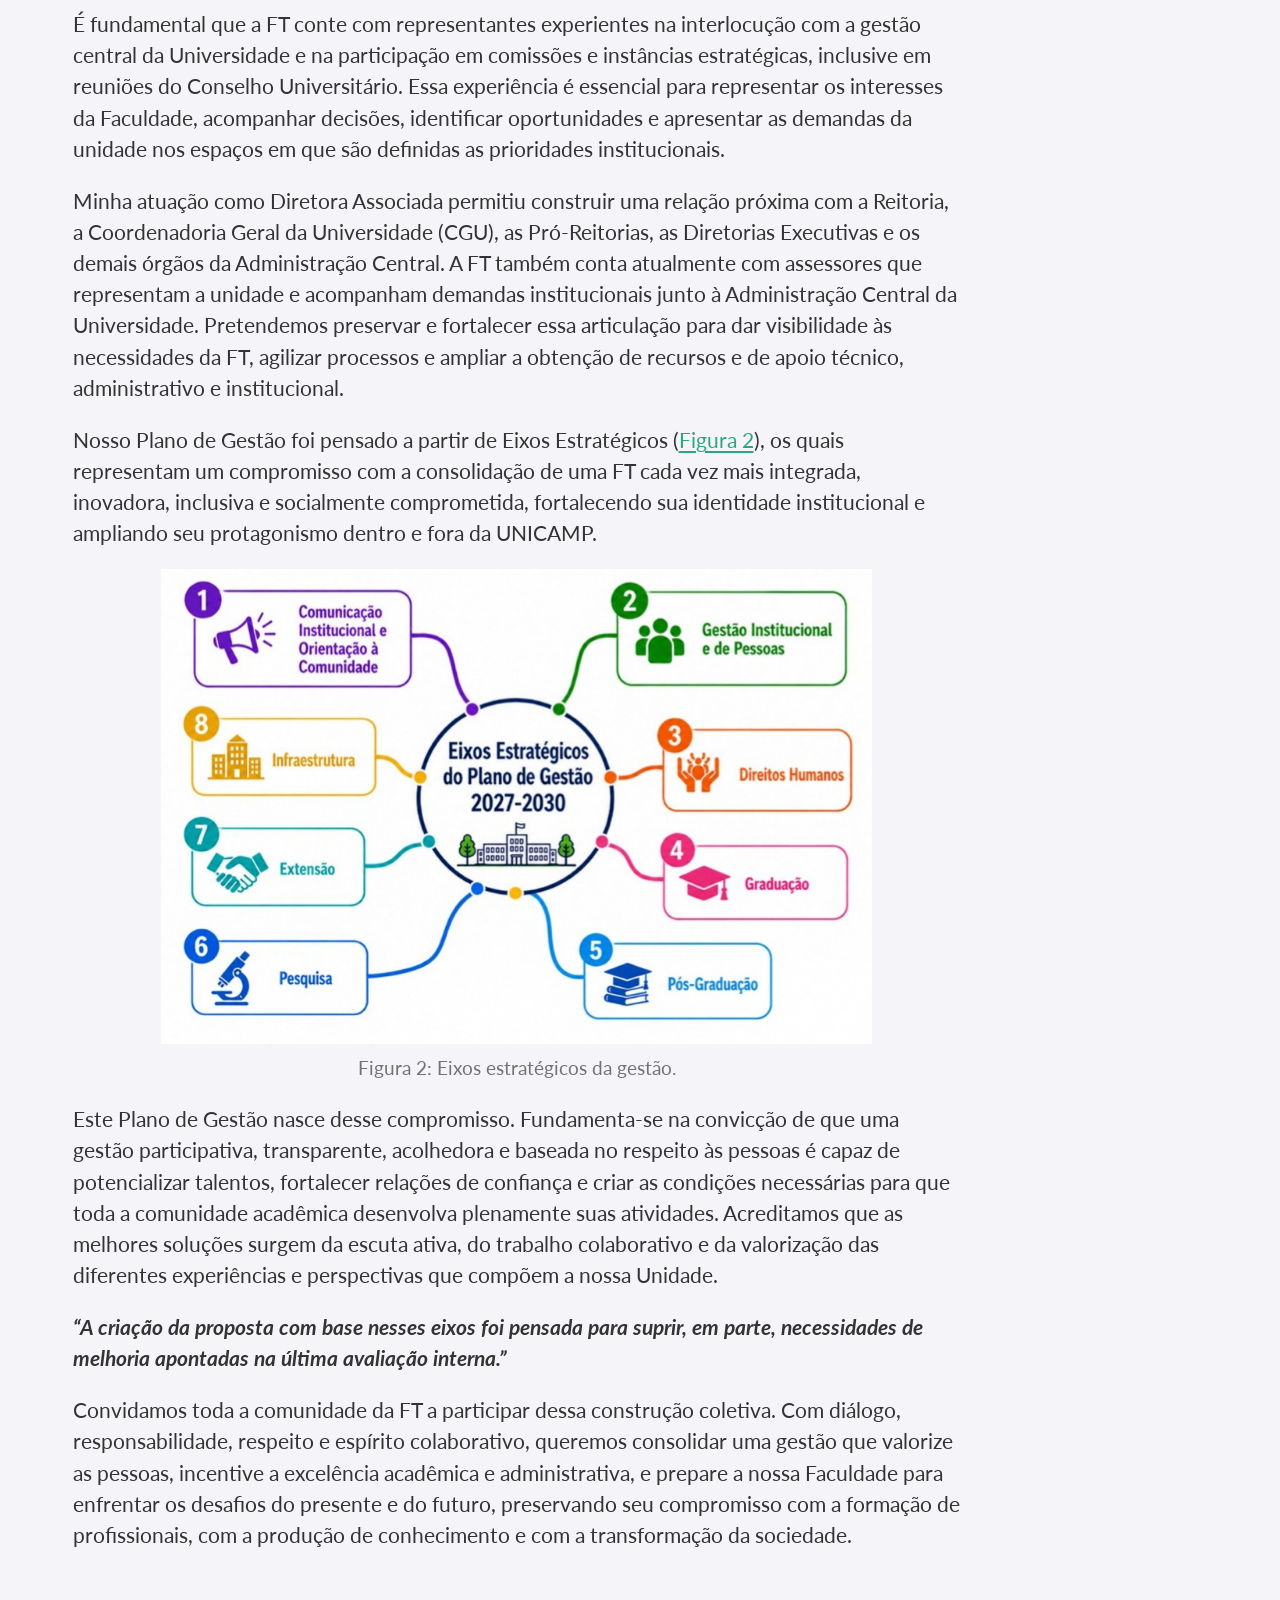
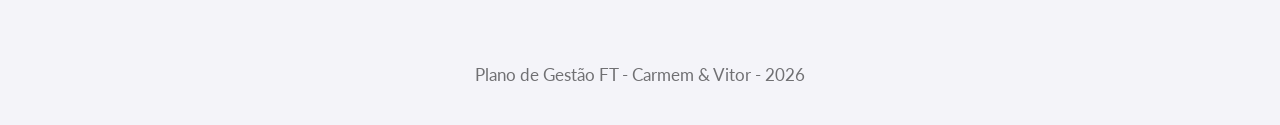
==== commit b7d2df3b: "Publish site to docs/" ====
--- a/docs/index.html
+++ b/docs/index.html
@@ -45,7 +45,7 @@
 <link href="site_libs/quarto-html/quarto-syntax-highlighting-64a204ab8560d761af7679ceaba22944.css" rel="stylesheet" id="quarto-text-highlighting-styles">
 <script src="site_libs/bootstrap/bootstrap.min.js"></script>
 <link href="site_libs/bootstrap/bootstrap-icons.css" rel="stylesheet">
-<link href="site_libs/bootstrap/bootstrap-7dcc582c0e2494509da3710d5c9e9887.min.css" rel="stylesheet" append-hash="true" id="quarto-bootstrap" data-mode="light">
+<link href="site_libs/bootstrap/bootstrap-74c278f0b9570d47d42528817cce3b14.min.css" rel="stylesheet" append-hash="true" id="quarto-bootstrap" data-mode="light">
 <script id="quarto-search-options" type="application/json">{
   "location": "navbar",
   "copy-button": false,
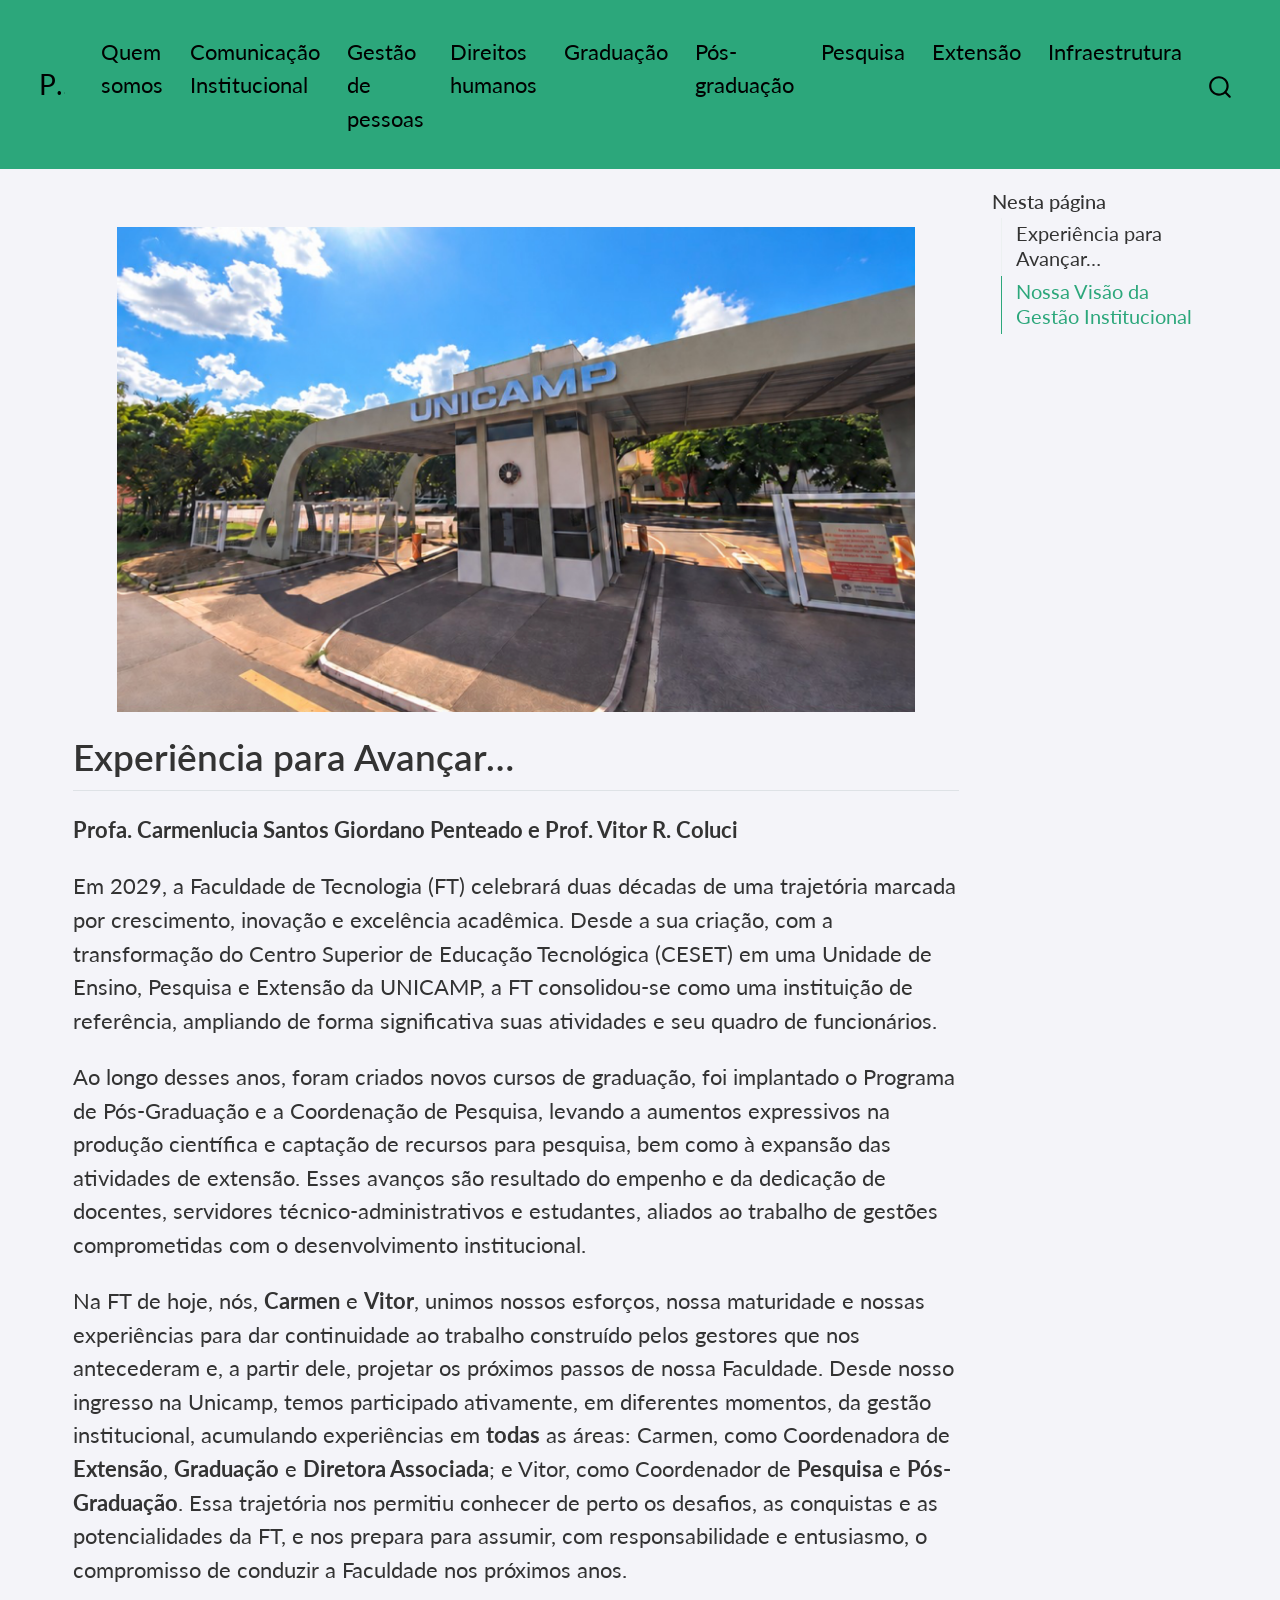
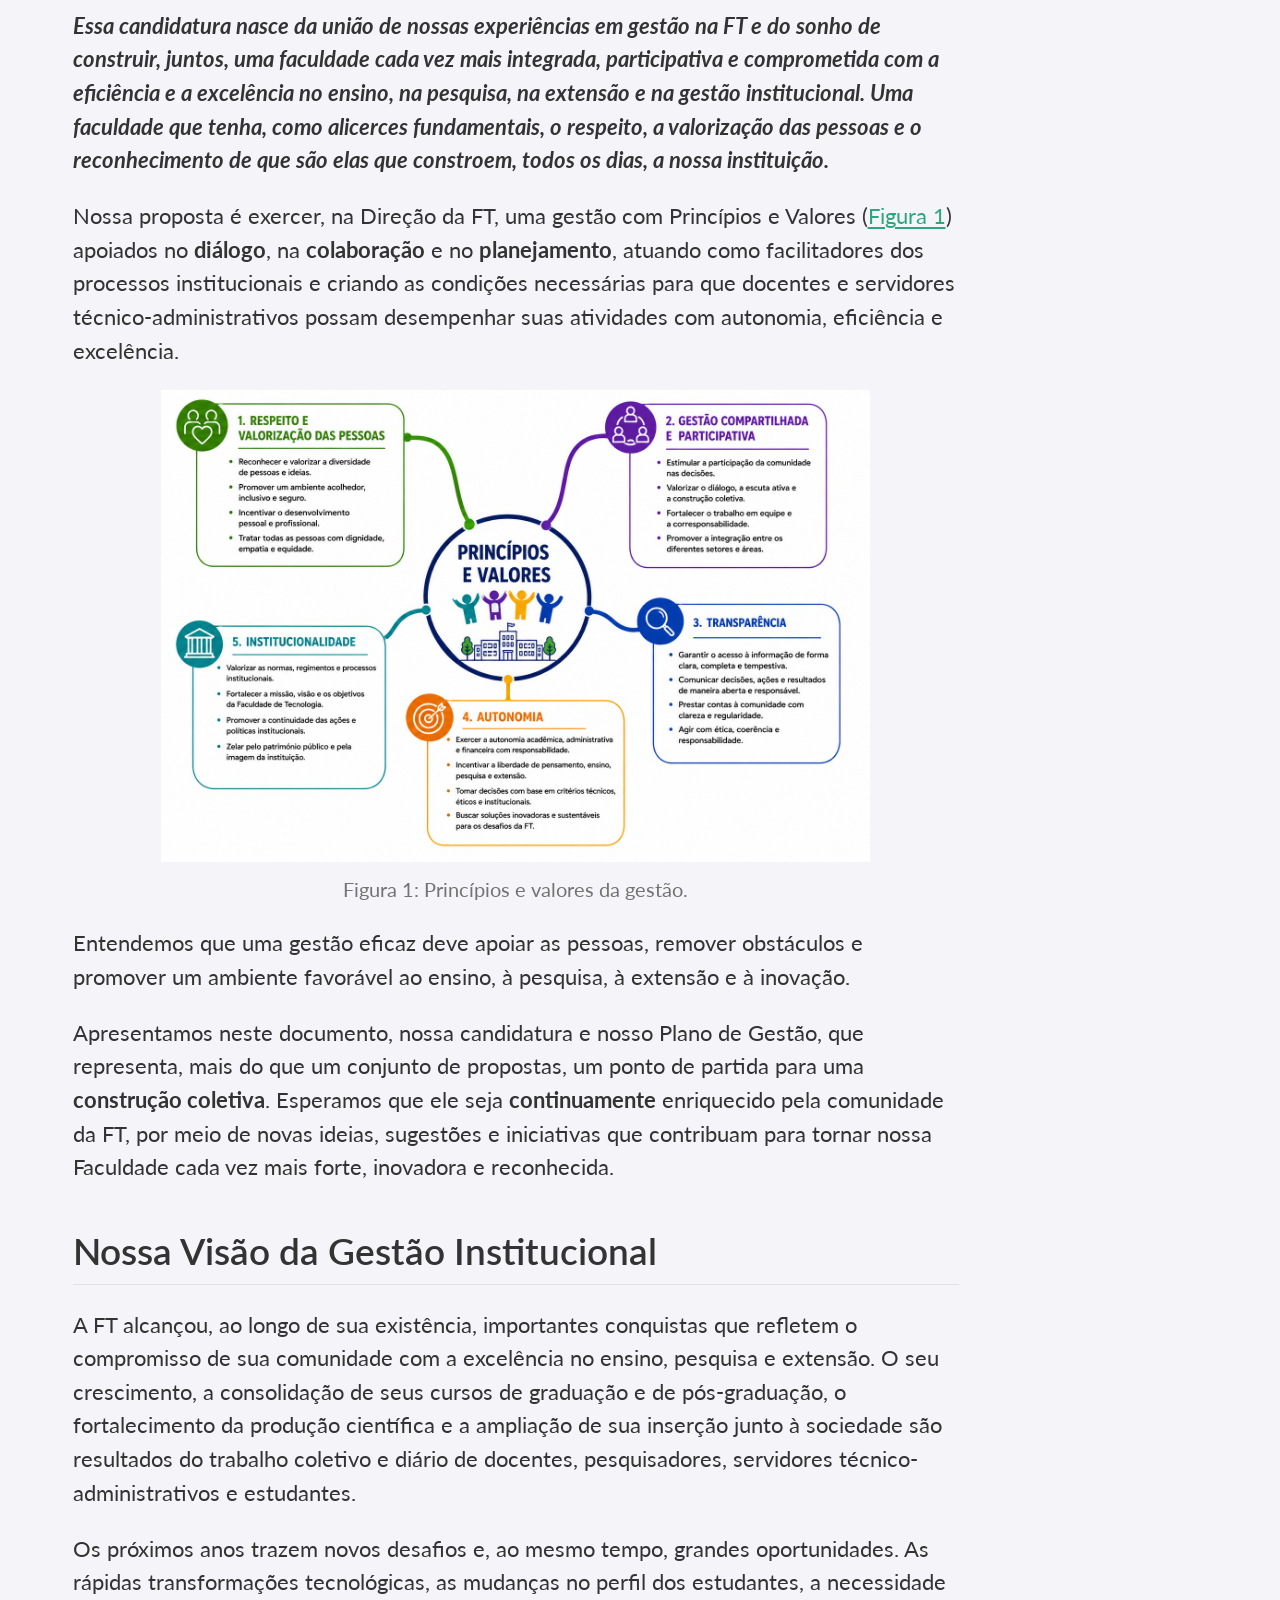
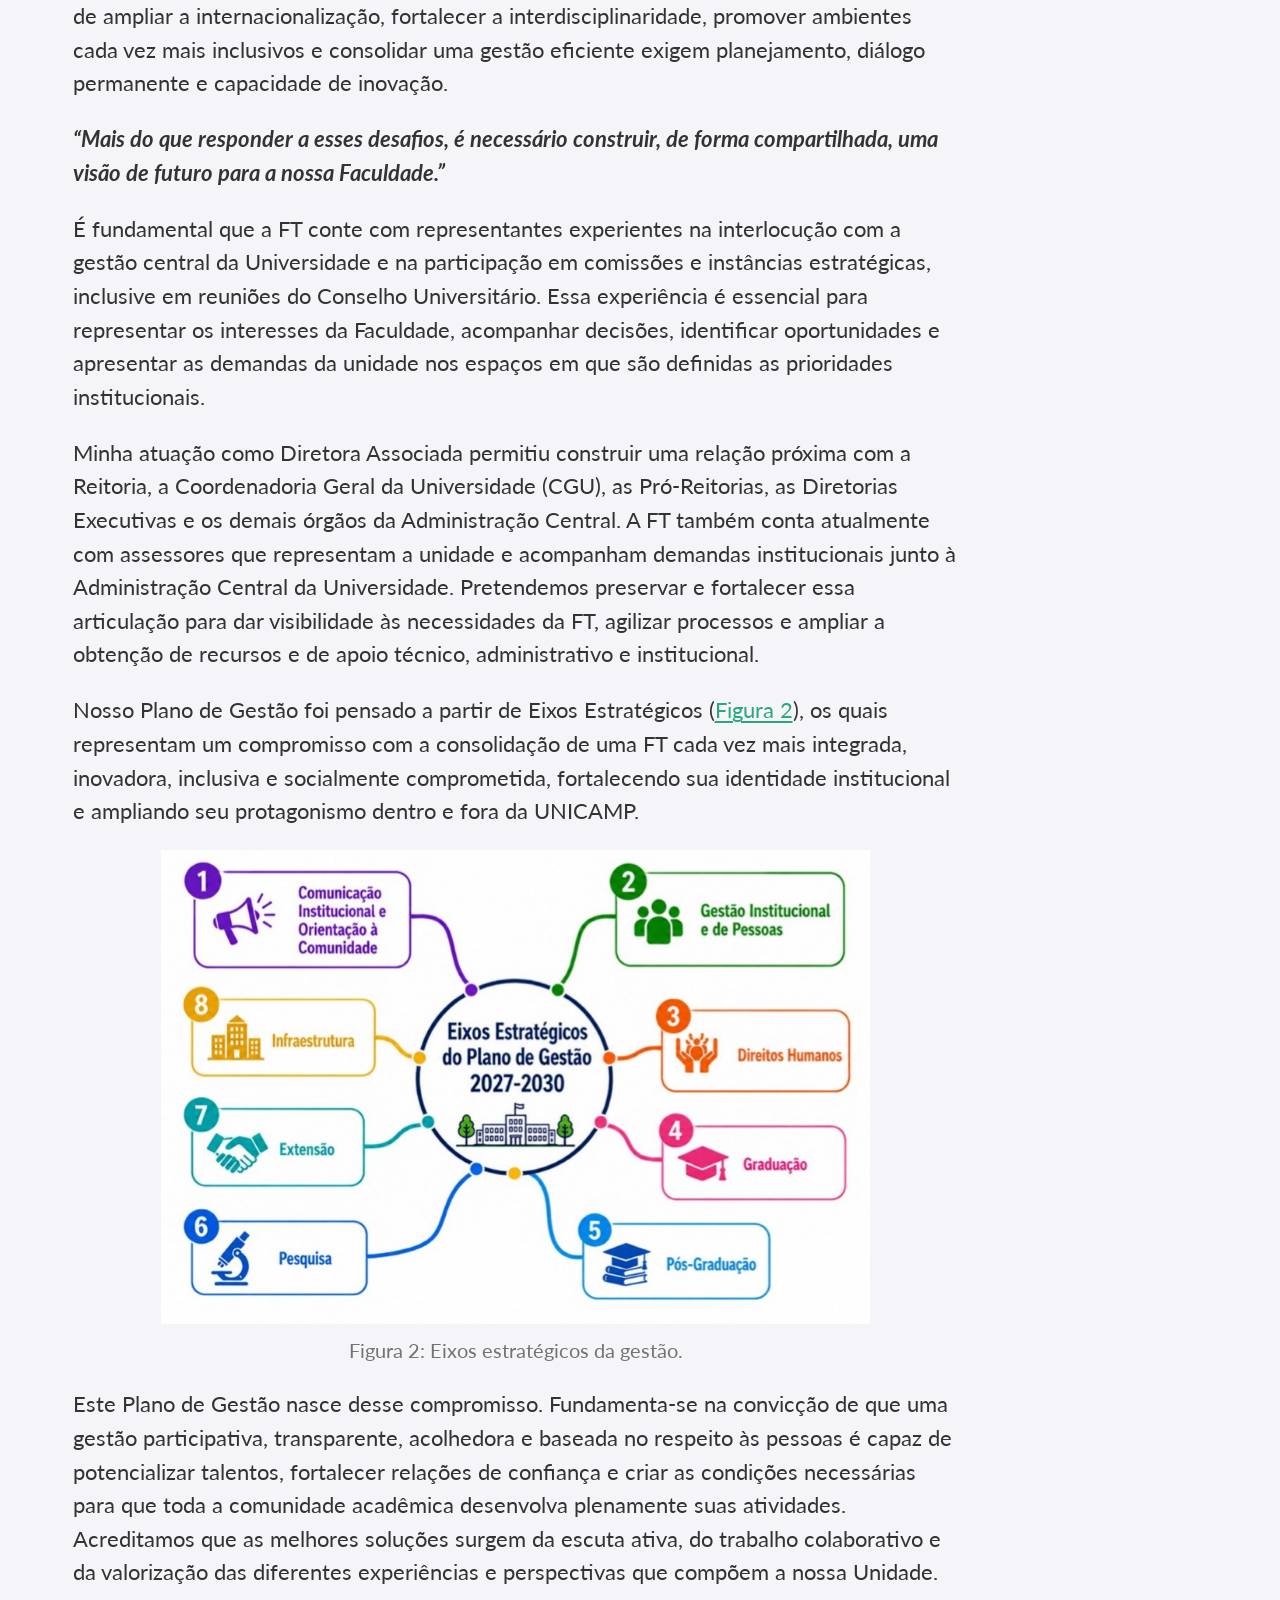
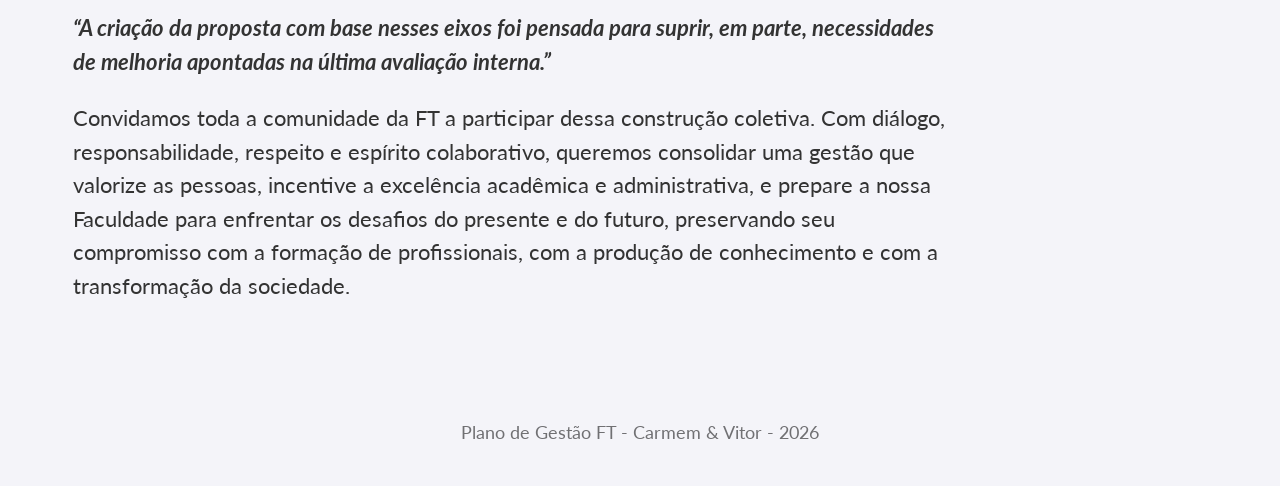
==== commit eddb3eee: "Publish site to docs/" ====
--- a/docs/index.html
+++ b/docs/index.html
@@ -45,7 +45,7 @@
 <link href="site_libs/quarto-html/quarto-syntax-highlighting-64a204ab8560d761af7679ceaba22944.css" rel="stylesheet" id="quarto-text-highlighting-styles">
 <script src="site_libs/bootstrap/bootstrap.min.js"></script>
 <link href="site_libs/bootstrap/bootstrap-icons.css" rel="stylesheet">
-<link href="site_libs/bootstrap/bootstrap-74c278f0b9570d47d42528817cce3b14.min.css" rel="stylesheet" append-hash="true" id="quarto-bootstrap" data-mode="light">
+<link href="site_libs/bootstrap/bootstrap-bc04d2d1276c0bc53725d2568061a2dc.min.css" rel="stylesheet" append-hash="true" id="quarto-bootstrap" data-mode="light">
 <script id="quarto-search-options" type="application/json">{
   "location": "navbar",
   "copy-button": false,
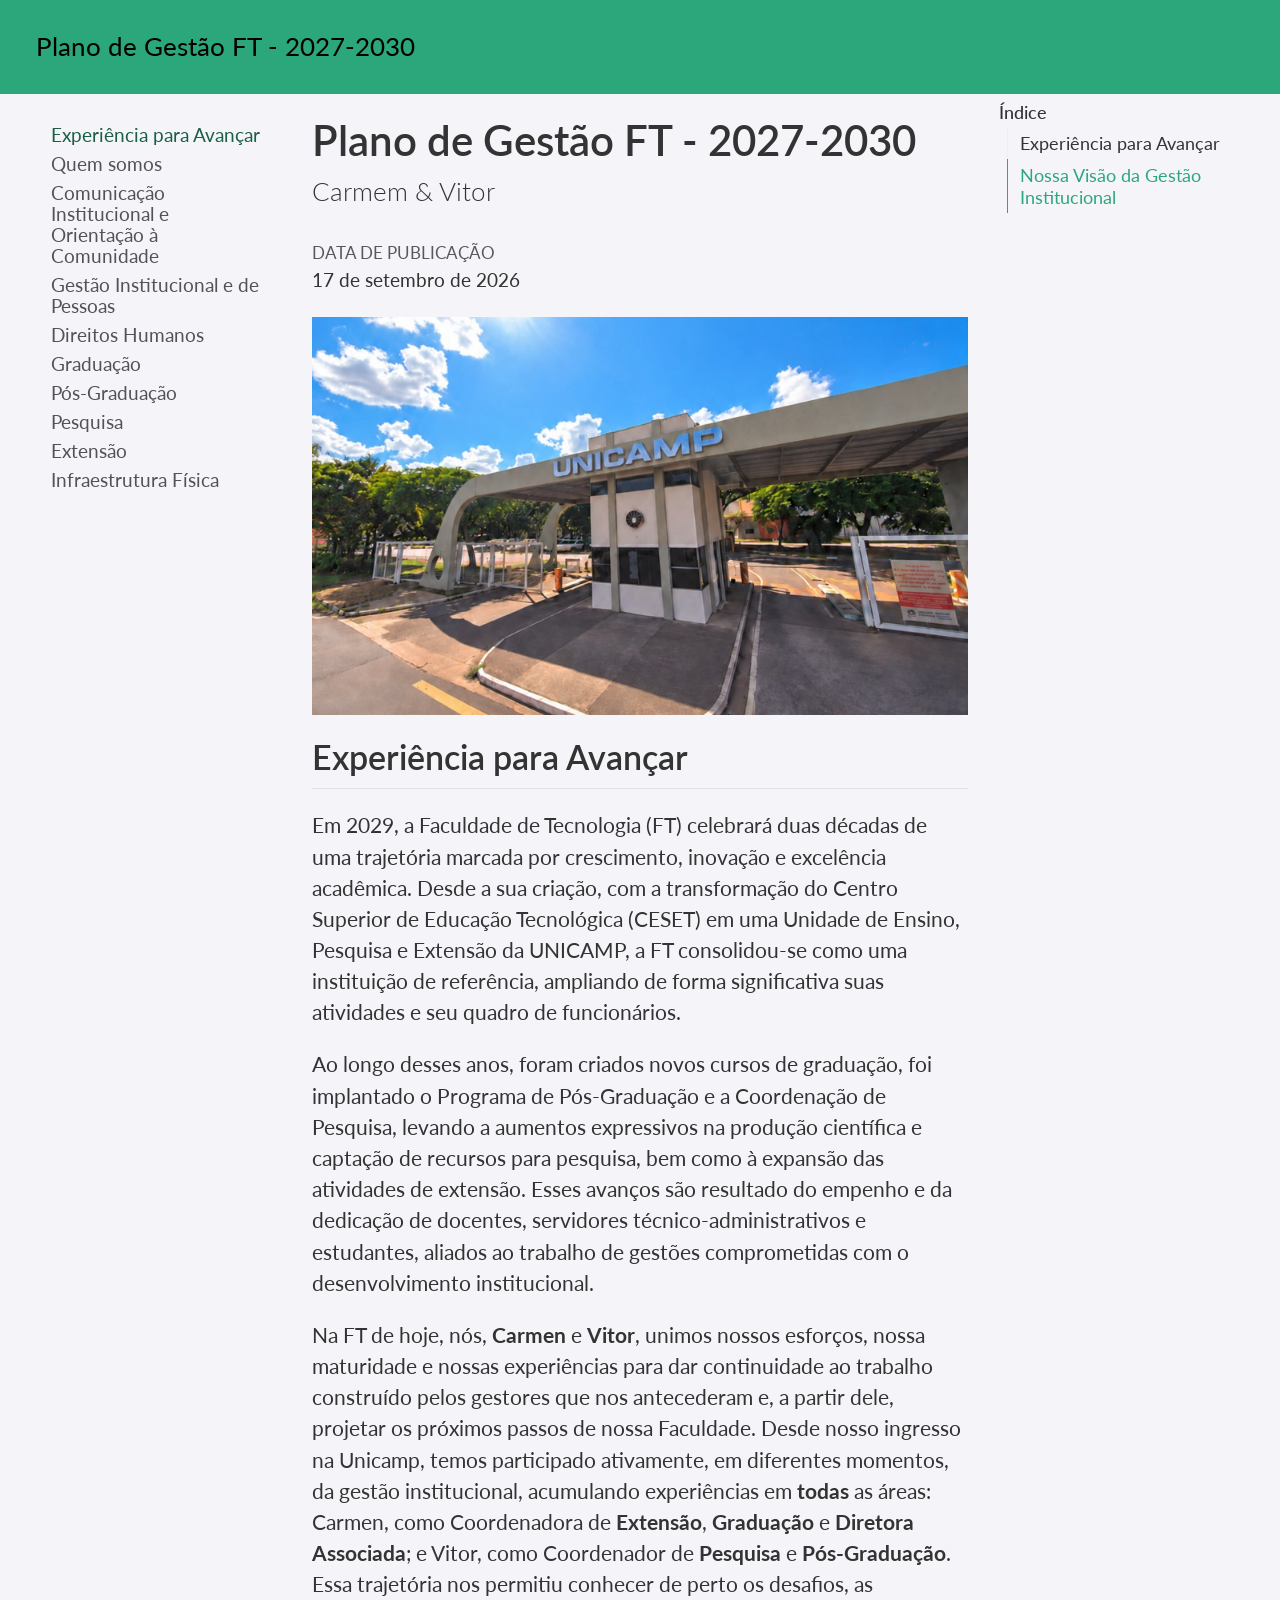
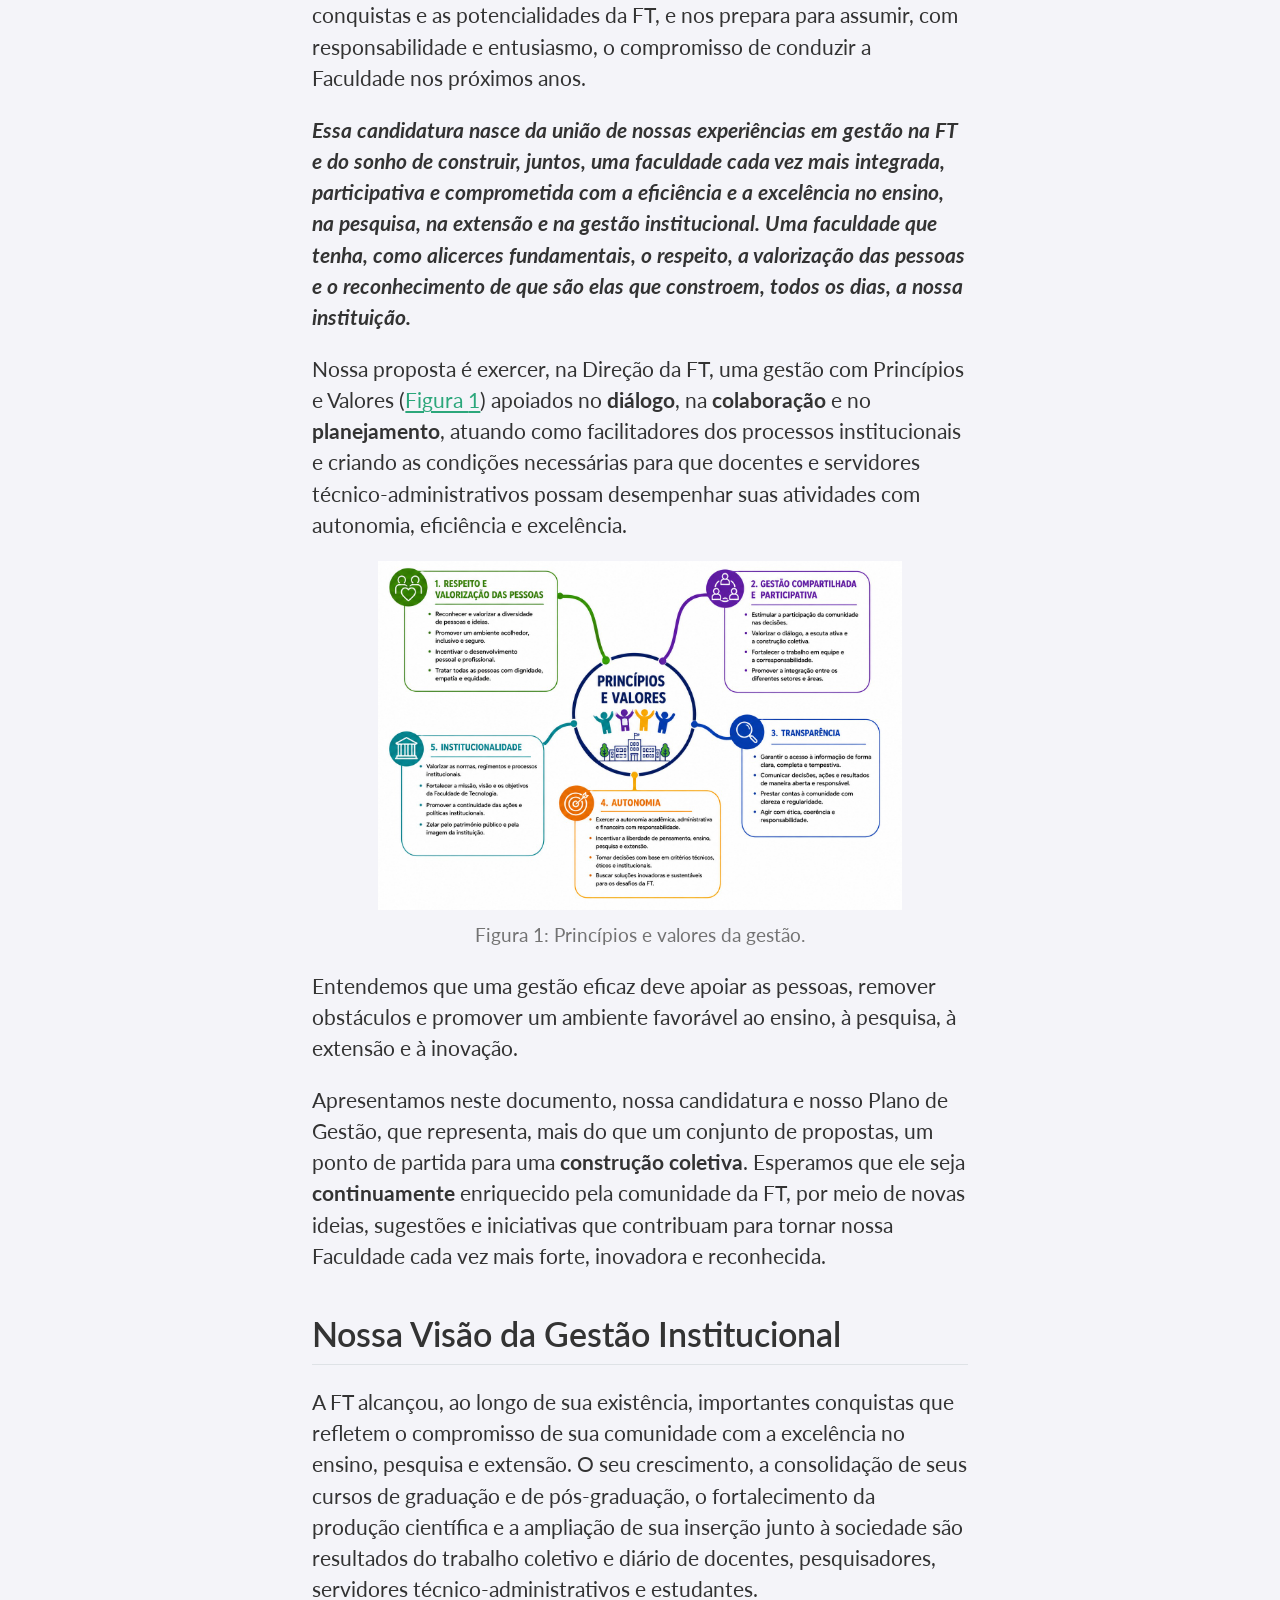
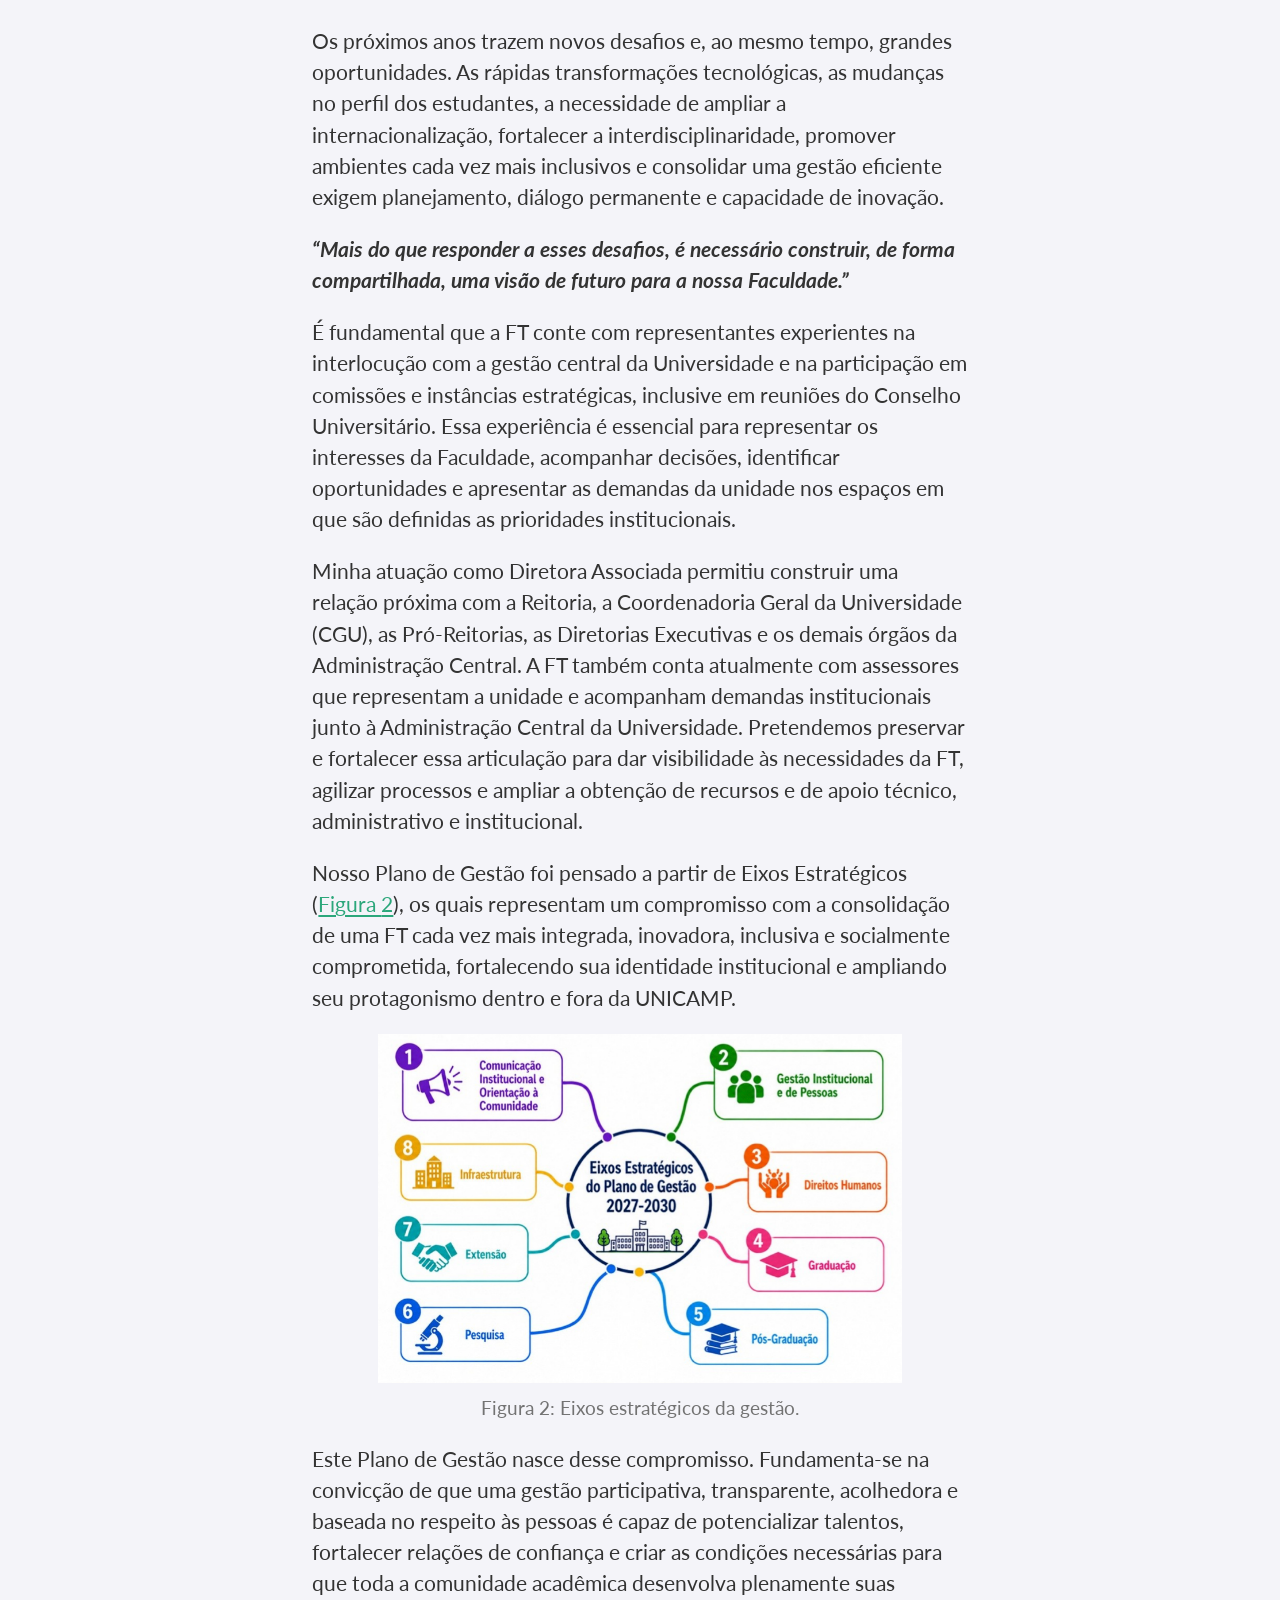
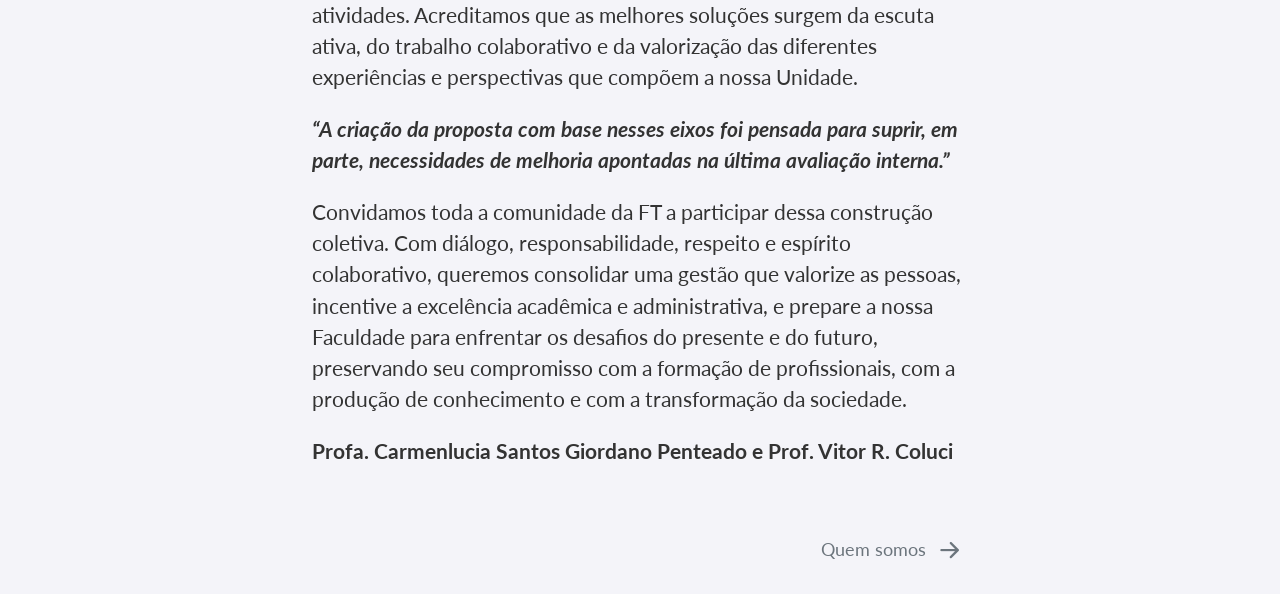
==== commit 62f54cdf: "Publish site to docs/" ====
--- a/docs/index.html
+++ b/docs/index.html
@@ -2,23 +2,20 @@
 <html xmlns="http://www.w3.org/1999/xhtml" lang="pt" xml:lang="pt"><head>
 
 <meta charset="utf-8">
-<meta name="generator" content="quarto-1.10.18">
+<meta name="generator" content="quarto-1.9.38">
 
 <meta name="viewport" content="width=device-width, initial-scale=1.0, user-scalable=yes">
 
 
-<title>Plano de Gestão FT - Carmem &amp; Vitor</title>
+<title>Plano de Gestão FT - 2027-2030</title>
 <style>
 /* Default styles provided by pandoc.
 ** See https://pandoc.org/MANUAL.html#variables-for-html for config info.
 */
+code{white-space: pre-wrap;}
 span.smallcaps{font-variant: small-caps;}
-div.columns{display: flex; gap: 1.5em;}
-div.column{flex: auto;}
-@media screen {
-div.columns{gap: min(4vw, 1.5em);}
-div.column{overflow-x: auto;}
-}
+div.columns{display: flex; gap: min(4vw, 1.5em);}
+div.column{flex: auto; overflow-x: auto;}
 div.hanging-indent{margin-left: 1.5em; text-indent: -1.5em;}
 ul.task-list{list-style: none;}
 ul.task-list li input[type="checkbox"] {
@@ -36,16 +33,17 @@
 <script src="site_libs/quarto-search/fuse.min.js"></script>
 <script src="site_libs/quarto-search/quarto-search.js"></script>
 <meta name="quarto:offset" content="./">
+<link href="./quem-somos.html" rel="next">
 <script src="site_libs/quarto-html/quarto.js" type="module"></script>
 <script src="site_libs/quarto-html/tabsets/tabsets.js" type="module"></script>
 <script src="site_libs/quarto-html/popper.min.js"></script>
 <script src="site_libs/quarto-html/tippy.umd.min.js"></script>
 <script src="site_libs/quarto-html/anchor.min.js"></script>
 <link href="site_libs/quarto-html/tippy.css" rel="stylesheet">
-<link href="site_libs/quarto-html/quarto-syntax-highlighting-64a204ab8560d761af7679ceaba22944.css" rel="stylesheet" id="quarto-text-highlighting-styles">
+<link href="site_libs/quarto-html/quarto-syntax-highlighting-15634bcf2e68342d4ad2dfa704d543f6.css" rel="stylesheet" id="quarto-text-highlighting-styles">
 <script src="site_libs/bootstrap/bootstrap.min.js"></script>
 <link href="site_libs/bootstrap/bootstrap-icons.css" rel="stylesheet">
-<link href="site_libs/bootstrap/bootstrap-bc04d2d1276c0bc53725d2568061a2dc.min.css" rel="stylesheet" append-hash="true" id="quarto-bootstrap" data-mode="light">
+<link href="site_libs/bootstrap/bootstrap-37882916aa4101a81008f962524b9e9a.min.css" rel="stylesheet" append-hash="true" id="quarto-bootstrap" data-mode="light">
 <script id="quarto-search-options" type="application/json">{
   "location": "navbar",
   "copy-button": false,
@@ -78,7 +76,7 @@
 <link rel="stylesheet" href="styles.css">
 </head>
 
-<body class="nav-fixed quarto-light">
+<body class="nav-sidebar floating nav-fixed quarto-light">
 
 <div id="quarto-search-results"></div>
   <header id="quarto-header" class="headroom fixed-top">
@@ -86,89 +84,134 @@
       <div class="navbar-container container-fluid">
       <div class="navbar-brand-container mx-auto">
     <a class="navbar-brand" href="./index.html">
-    <span class="navbar-title">Plano de Gestão FT - Carmem &amp; Vitor</span>
+    <span class="navbar-title">Plano de Gestão FT - 2027-2030</span>
     </a>
   </div>
-            <div id="quarto-search" class="" title="Procurar"></div>
-          <button class="navbar-toggler" type="button" data-bs-toggle="collapse" data-bs-target="#navbarCollapse" aria-controls="navbarCollapse" role="menu" aria-expanded="false" aria-label="Alternar de navegação" onclick="if (window.quartoToggleHeadroom) { window.quartoToggleHeadroom(); }">
-  <span class="navbar-toggler-icon"></span>
-</button>
-          <div class="collapse navbar-collapse" id="navbarCollapse">
-            <ul class="navbar-nav navbar-nav-scroll me-auto">
-  <li class="nav-item">
-    <a class="nav-link" href="./quem-somos.html"> 
-<span class="menu-text">Quem somos</span></a>
-  </li>  
-  <li class="nav-item">
-    <a class="nav-link" href="./comunicacao.html"> 
-<span class="menu-text">Comunicação Institucional</span></a>
-  </li>  
-  <li class="nav-item">
-    <a class="nav-link" href="./gestao.html"> 
-<span class="menu-text">Gestão de pessoas</span></a>
-  </li>  
-  <li class="nav-item">
-    <a class="nav-link" href="./direitos-humanos.html"> 
-<span class="menu-text">Direitos humanos</span></a>
-  </li>  
-  <li class="nav-item">
-    <a class="nav-link" href="./graduacao.html"> 
-<span class="menu-text">Graduação</span></a>
-  </li>  
-  <li class="nav-item">
-    <a class="nav-link" href="./pos-graduacao.html"> 
-<span class="menu-text">Pós-graduação</span></a>
-  </li>  
-  <li class="nav-item">
-    <a class="nav-link" href="./pesquisa.html"> 
-<span class="menu-text">Pesquisa</span></a>
-  </li>  
-  <li class="nav-item">
-    <a class="nav-link" href="./extensao.html"> 
-<span class="menu-text">Extensão</span></a>
-  </li>  
-  <li class="nav-item">
-    <a class="nav-link" href="./infra.html"> 
-<span class="menu-text">Infraestrutura</span></a>
-  </li>  
-</ul>
-          </div> <!-- /navcollapse -->
-            <div class="quarto-navbar-tools">
+        <div class="quarto-navbar-tools tools-end">
 </div>
       </div> <!-- /container-fluid -->
     </nav>
+  <nav class="quarto-secondary-nav">
+    <div class="container-fluid d-flex">
+      <button type="button" class="quarto-btn-toggle btn" data-bs-toggle="collapse" role="button" data-bs-target=".quarto-sidebar-collapse-item" aria-controls="quarto-sidebar" aria-expanded="false" aria-label="Alternar barra lateral" onclick="if (window.quartoToggleHeadroom) { window.quartoToggleHeadroom(); }">
+        <i class="bi bi-layout-text-sidebar-reverse"></i>
+      </button>
+        <nav class="quarto-page-breadcrumbs" aria-label="breadcrumb"><ol class="breadcrumb"><li class="breadcrumb-item"><a href="./index.html"><span class="chapter-title">Experiência para Avançar</span></a></li></ol></nav>
+        <a class="flex-grow-1" role="navigation" data-bs-toggle="collapse" data-bs-target=".quarto-sidebar-collapse-item" aria-controls="quarto-sidebar" aria-expanded="false" aria-label="Alternar barra lateral" onclick="if (window.quartoToggleHeadroom) { window.quartoToggleHeadroom(); }">      
+        </a>
+    </div>
+  </nav>
 </header>
 <!-- content -->
 <div id="quarto-content" class="quarto-container page-columns page-rows-contents page-layout-full page-navbar">
 <!-- sidebar -->
+  <nav id="quarto-sidebar" class="sidebar collapse collapse-horizontal quarto-sidebar-collapse-item sidebar-navigation floating overflow-auto">
+    <div class="sidebar-menu-container"> 
+    <ul class="list-unstyled mt-1">
+        <li class="sidebar-item">
+  <div class="sidebar-item-container"> 
+  <a href="./index.html" class="sidebar-item-text sidebar-link active"><span class="chapter-title">Experiência para Avançar</span></a>
+  </div>
+</li>
+        <li class="sidebar-item">
+  <div class="sidebar-item-container"> 
+  <a href="./quem-somos.html" class="sidebar-item-text sidebar-link"><span class="chapter-title">Quem somos</span></a>
+  </div>
+</li>
+        <li class="sidebar-item">
+  <div class="sidebar-item-container"> 
+  <a href="./comunicacao.html" class="sidebar-item-text sidebar-link"><span class="chapter-title">Comunicação Institucional e Orientação à Comunidade</span></a>
+  </div>
+</li>
+        <li class="sidebar-item">
+  <div class="sidebar-item-container"> 
+  <a href="./gestao.html" class="sidebar-item-text sidebar-link"><span class="chapter-title">Gestão Institucional e de Pessoas</span></a>
+  </div>
+</li>
+        <li class="sidebar-item">
+  <div class="sidebar-item-container"> 
+  <a href="./direitos-humanos.html" class="sidebar-item-text sidebar-link"><span class="chapter-title">Direitos Humanos</span></a>
+  </div>
+</li>
+        <li class="sidebar-item">
+  <div class="sidebar-item-container"> 
+  <a href="./graduacao.html" class="sidebar-item-text sidebar-link"><span class="chapter-title">Graduação</span></a>
+  </div>
+</li>
+        <li class="sidebar-item">
+  <div class="sidebar-item-container"> 
+  <a href="./pos-graduacao.html" class="sidebar-item-text sidebar-link"><span class="chapter-title">Pós-Graduação</span></a>
+  </div>
+</li>
+        <li class="sidebar-item">
+  <div class="sidebar-item-container"> 
+  <a href="./pesquisa.html" class="sidebar-item-text sidebar-link"><span class="chapter-title">Pesquisa</span></a>
+  </div>
+</li>
+        <li class="sidebar-item">
+  <div class="sidebar-item-container"> 
+  <a href="./extensao.html" class="sidebar-item-text sidebar-link"><span class="chapter-title">Extensão</span></a>
+  </div>
+</li>
+        <li class="sidebar-item">
+  <div class="sidebar-item-container"> 
+  <a href="./infra.html" class="sidebar-item-text sidebar-link"><span class="chapter-title">Infraestrutura Física</span></a>
+  </div>
+</li>
+    </ul>
+    </div>
+</nav>
+<div id="quarto-sidebar-glass" class="quarto-sidebar-collapse-item" data-bs-toggle="collapse" data-bs-target=".quarto-sidebar-collapse-item"></div>
 <!-- margin-sidebar -->
     <div id="quarto-margin-sidebar" class="sidebar margin-sidebar">
         <nav id="TOC" role="doc-toc" class="toc-active">
-    <h2 id="toc-title">Nesta página</h2>
+    <h2 id="toc-title">Índice</h2>
    
   <ul>
-  <li><a href="#experiência-para-avançar" id="toc-experiência-para-avançar" class="nav-link active" data-scroll-target="#experiência-para-avançar">Experiência para Avançar…</a></li>
+  <li><a href="#experiência-para-avançar" id="toc-experiência-para-avançar" class="nav-link active" data-scroll-target="#experiência-para-avançar">Experiência para Avançar</a></li>
   <li><a href="#nossa-visão-da-gestão-institucional" id="toc-nossa-visão-da-gestão-institucional" class="nav-link" data-scroll-target="#nossa-visão-da-gestão-institucional">Nossa Visão da Gestão Institucional</a></li>
   </ul>
 </nav>
     </div>
 <!-- main -->
-<main class="content column-page-left" id="quarto-document-content"><header id="title-block-header" class="quarto-title-block"></header>
-
-
+<main class="content column-body" id="quarto-document-content">
+
+<header id="title-block-header" class="quarto-title-block default">
+<div class="quarto-title">
+<h1 class="title">Plano de Gestão FT - 2027-2030</h1>
+<p class="subtitle lead">Carmem &amp; Vitor</p>
+</div>
+
+
+
+<div class="quarto-title-meta column-body">
+
+    
+    <div>
+    <div class="quarto-title-meta-heading">Data de Publicação</div>
+    <div class="quarto-title-meta-contents">
+      <p class="date">17 de setembro de 2026</p>
+    </div>
+  </div>
+  
+    
+  </div>
+  
+
+
+</header>
 
 
 <div class="centerText">
-<p><img src="figs/foto-FT.png" class="img-fluid" style="width:90.0%"></p>
+<p><img src="figs/foto-FT.png" class="img-fluid" style="width:100.0%"></p>
 </div>
 <section id="experiência-para-avançar" class="level2">
-<h2 class="anchored" data-anchor-id="experiência-para-avançar">Experiência para Avançar…</h2>
-<p><strong>Profa. Carmenlucia Santos Giordano Penteado e Prof.&nbsp;Vitor R. Coluci</strong></p>
+<h2 class="anchored" data-anchor-id="experiência-para-avançar">Experiência para Avançar</h2>
 <p>Em 2029, a Faculdade de Tecnologia (FT) celebrará duas décadas de uma trajetória marcada por crescimento, inovação e excelência acadêmica. Desde a sua criação, com a transformação do Centro Superior de Educação Tecnológica (CESET) em uma Unidade de Ensino, Pesquisa e Extensão da UNICAMP, a FT consolidou-se como uma instituição de referência, ampliando de forma significativa suas atividades e seu quadro de funcionários.</p>
 <p>Ao longo desses anos, foram criados novos cursos de graduação, foi implantado o Programa de Pós-Graduação e a Coordenação de Pesquisa, levando a aumentos expressivos na produção científica e captação de recursos para pesquisa, bem como à expansão das atividades de extensão. Esses avanços são resultado do empenho e da dedicação de docentes, servidores técnico-administrativos e estudantes, aliados ao trabalho de gestões comprometidas com o desenvolvimento institucional.</p>
 <p>Na FT de hoje, nós, <strong>Carmen</strong> e <strong>Vitor</strong>, unimos nossos esforços, nossa maturidade e nossas experiências para dar continuidade ao trabalho construído pelos gestores que nos antecederam e, a partir dele, projetar os próximos passos de nossa Faculdade. Desde nosso ingresso na Unicamp, temos participado ativamente, em diferentes momentos, da gestão institucional, acumulando experiências em <strong>todas</strong> as áreas: Carmen, como Coordenadora de <strong>Extensão</strong>, <strong>Graduação</strong> e <strong>Diretora Associada</strong>; e Vitor, como Coordenador de <strong>Pesquisa</strong> e <strong>Pós-Graduação</strong>. Essa trajetória nos permitiu conhecer de perto os desafios, as conquistas e as potencialidades da FT, e nos prepara para assumir, com responsabilidade e entusiasmo, o compromisso de conduzir a Faculdade nos próximos anos.</p>
 <p><strong><em>Essa candidatura nasce da união de nossas experiências em gestão na FT e do sonho de construir, juntos, uma faculdade cada vez mais integrada, participativa e comprometida com a eficiência e a excelência no ensino, na pesquisa, na extensão e na gestão institucional. Uma faculdade que tenha, como alicerces fundamentais, o respeito, a valorização das pessoas e o reconhecimento de que são elas que constroem, todos os dias, a nossa instituição.</em></strong></p>
-<p>Nossa proposta é exercer, na Direção da FT, uma gestão com Princípios e Valores (<a href="#fig-valores" class="quarto-xref">Figura&nbsp;1</a>) apoiados no <strong>diálogo</strong>, na <strong>colaboração</strong> e no <strong>planejamento</strong>, atuando como facilitadores dos processos institucionais e criando as condições necessárias para que docentes e servidores técnico-administrativos possam desempenhar suas atividades com autonomia, eficiência e excelência.</p>
+<p>Nossa proposta é exercer, na Direção da FT, uma gestão com Princípios e Valores (<a href="#fig-valores" class="quarto-xref">Figura&nbsp;<span>1</span></a>) apoiados no <strong>diálogo</strong>, na <strong>colaboração</strong> e no <strong>planejamento</strong>, atuando como facilitadores dos processos institucionais e criando as condições necessárias para que docentes e servidores técnico-administrativos possam desempenhar suas atividades com autonomia, eficiência e excelência.</p>
 <div class="centerText">
 <div id="fig-valores" class="quarto-float quarto-figure quarto-figure-center anchored">
 <figure class="quarto-float quarto-float-fig figure">
@@ -191,7 +234,7 @@
 <p><strong><em>“Mais do que responder a esses desafios, é necessário construir, de forma compartilhada, uma visão de futuro para a nossa Faculdade.”</em></strong></p>
 <p>É fundamental que a FT conte com representantes experientes na interlocução com a gestão central da Universidade e na participação em comissões e instâncias estratégicas, inclusive em reuniões do Conselho Universitário. Essa experiência é essencial para representar os interesses da Faculdade, acompanhar decisões, identificar oportunidades e apresentar as demandas da unidade nos espaços em que são definidas as prioridades institucionais.</p>
 <p>Minha atuação como Diretora Associada permitiu construir uma relação próxima com a Reitoria, a Coordenadoria Geral da Universidade (CGU), as Pró-Reitorias, as Diretorias Executivas e os demais órgãos da Administração Central. A FT também conta atualmente com assessores que representam a unidade e acompanham demandas institucionais junto à Administração Central da Universidade. Pretendemos preservar e fortalecer essa articulação para dar visibilidade às necessidades da FT, agilizar processos e ampliar a obtenção de recursos e de apoio técnico, administrativo e institucional.</p>
-<p>Nosso Plano de Gestão foi pensado a partir de Eixos Estratégicos (<a href="#fig-eixos" class="quarto-xref">Figura&nbsp;2</a>), os quais representam um compromisso com a consolidação de uma FT cada vez mais integrada, inovadora, inclusiva e socialmente comprometida, fortalecendo sua identidade institucional e ampliando seu protagonismo dentro e fora da UNICAMP.</p>
+<p>Nosso Plano de Gestão foi pensado a partir de Eixos Estratégicos (<a href="#fig-eixos" class="quarto-xref">Figura&nbsp;<span>2</span></a>), os quais representam um compromisso com a consolidação de uma FT cada vez mais integrada, inovadora, inclusiva e socialmente comprometida, fortalecendo sua identidade institucional e ampliando seu protagonismo dentro e fora da UNICAMP.</p>
 <div class="centerText">
 <div id="fig-eixos" class="quarto-float quarto-figure quarto-figure-center anchored">
 <figure class="quarto-float quarto-float-fig figure">
@@ -207,6 +250,7 @@
 <p>Este Plano de Gestão nasce desse compromisso. Fundamenta-se na convicção de que uma gestão participativa, transparente, acolhedora e baseada no respeito às pessoas é capaz de potencializar talentos, fortalecer relações de confiança e criar as condições necessárias para que toda a comunidade acadêmica desenvolva plenamente suas atividades. Acreditamos que as melhores soluções surgem da escuta ativa, do trabalho colaborativo e da valorização das diferentes experiências e perspectivas que compõem a nossa Unidade.</p>
 <p><strong><em>“A criação da proposta com base nesses eixos foi pensada para suprir, em parte, necessidades de melhoria apontadas na última avaliação interna.”</em></strong></p>
 <p>Convidamos toda a comunidade da FT a participar dessa construção coletiva. Com diálogo, responsabilidade, respeito e espírito colaborativo, queremos consolidar uma gestão que valorize as pessoas, incentive a excelência acadêmica e administrativa, e prepare a nossa Faculdade para enfrentar os desafios do presente e do futuro, preservando seu compromisso com a formação de profissionais, com a produção de conhecimento e com a transformação da sociedade.</p>
+<p><strong>Profa. Carmenlucia Santos Giordano Penteado e Prof.&nbsp;Vitor R. Coluci</strong></p>
 
 
 </section>
@@ -612,20 +656,16 @@
     }
   });
   </script>
+<nav class="page-navigation column-body">
+  <div class="nav-page nav-page-previous">
+  </div>
+  <div class="nav-page nav-page-next">
+      <a href="./quem-somos.html" class="pagination-link" aria-label="Quem somos">
+        <span class="nav-page-text"><span class="chapter-title">Quem somos</span></span> <i class="bi bi-arrow-right-short"></i>
+      </a>
+  </div>
+</nav>
 </div> <!-- /content -->
-<footer class="footer">
-  <div class="nav-footer">
-    <div class="nav-footer-left">
-      &nbsp;
-    </div>   
-    <div class="nav-footer-center">
-<p>Plano de Gestão FT - Carmem &amp; Vitor - 2026</p>
-</div>
-    <div class="nav-footer-right">
-      &nbsp;
-    </div>
-  </div>
-</footer>
 
 
 
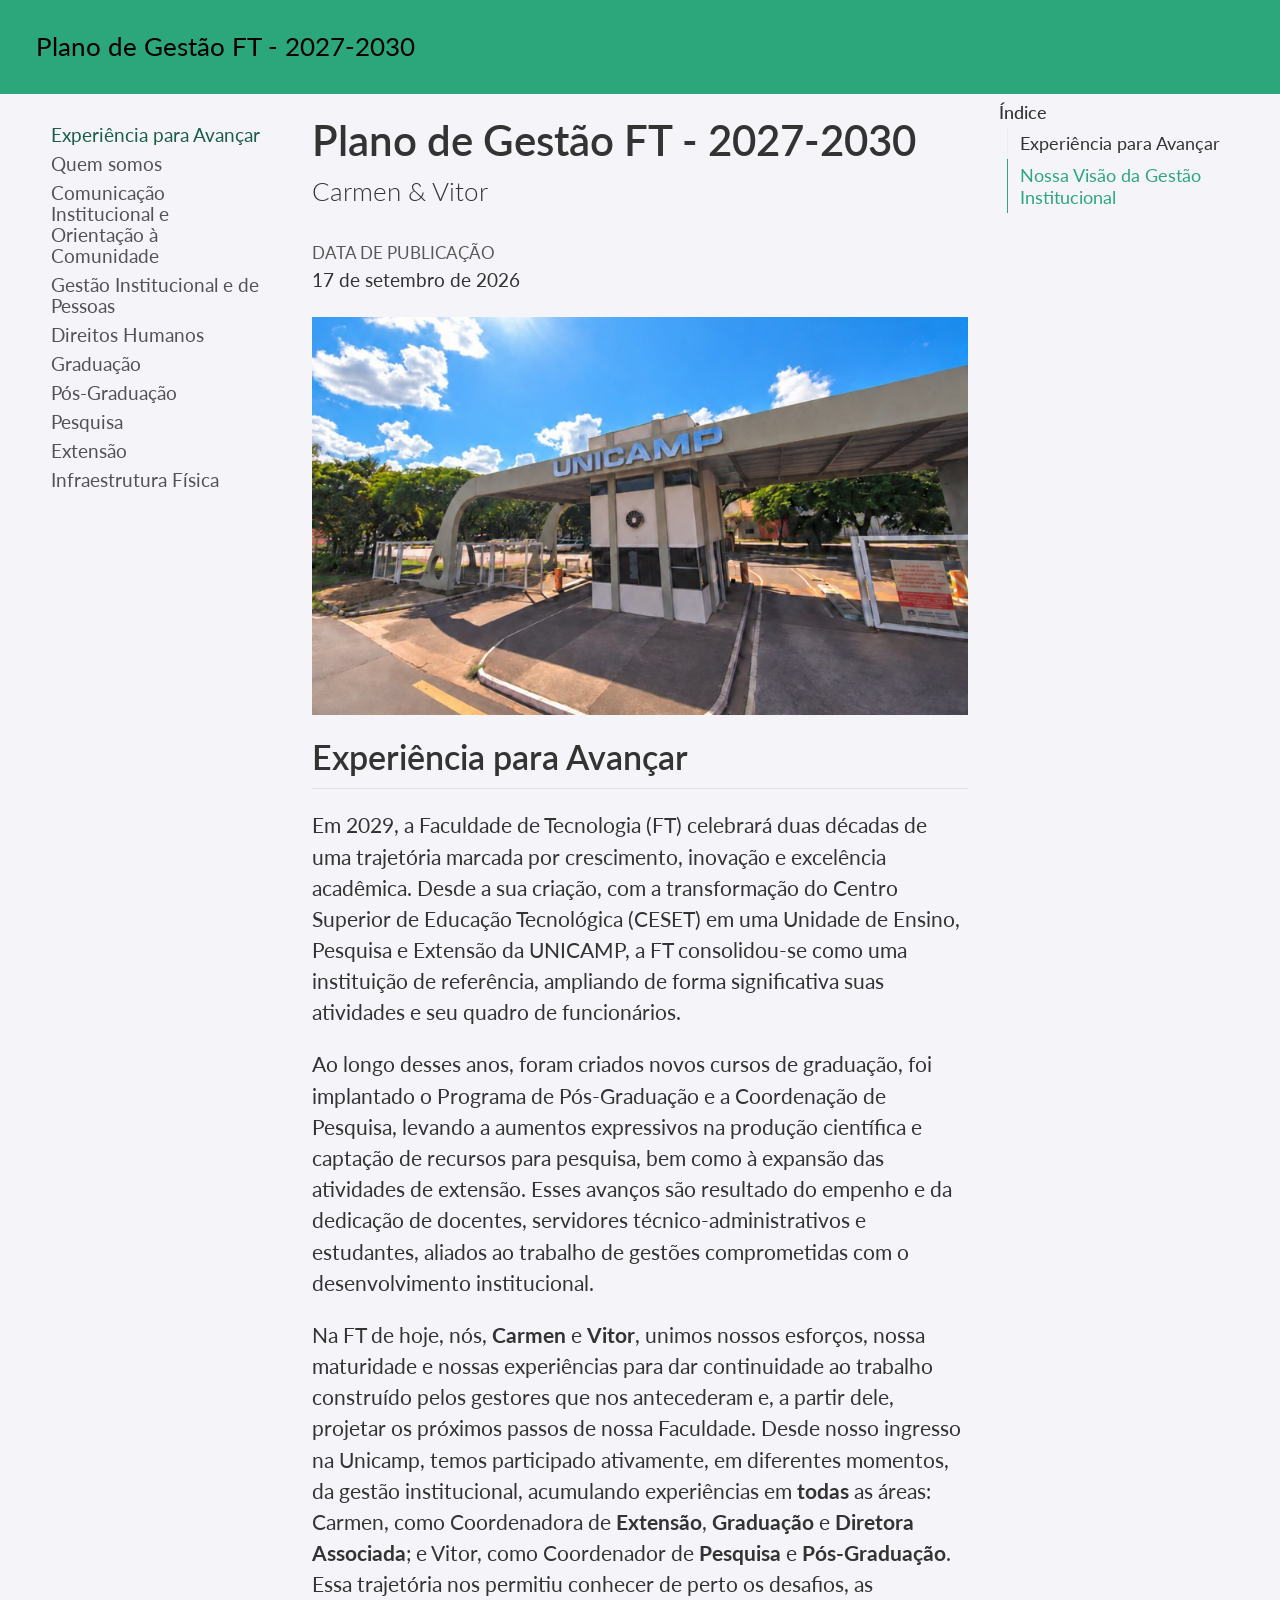
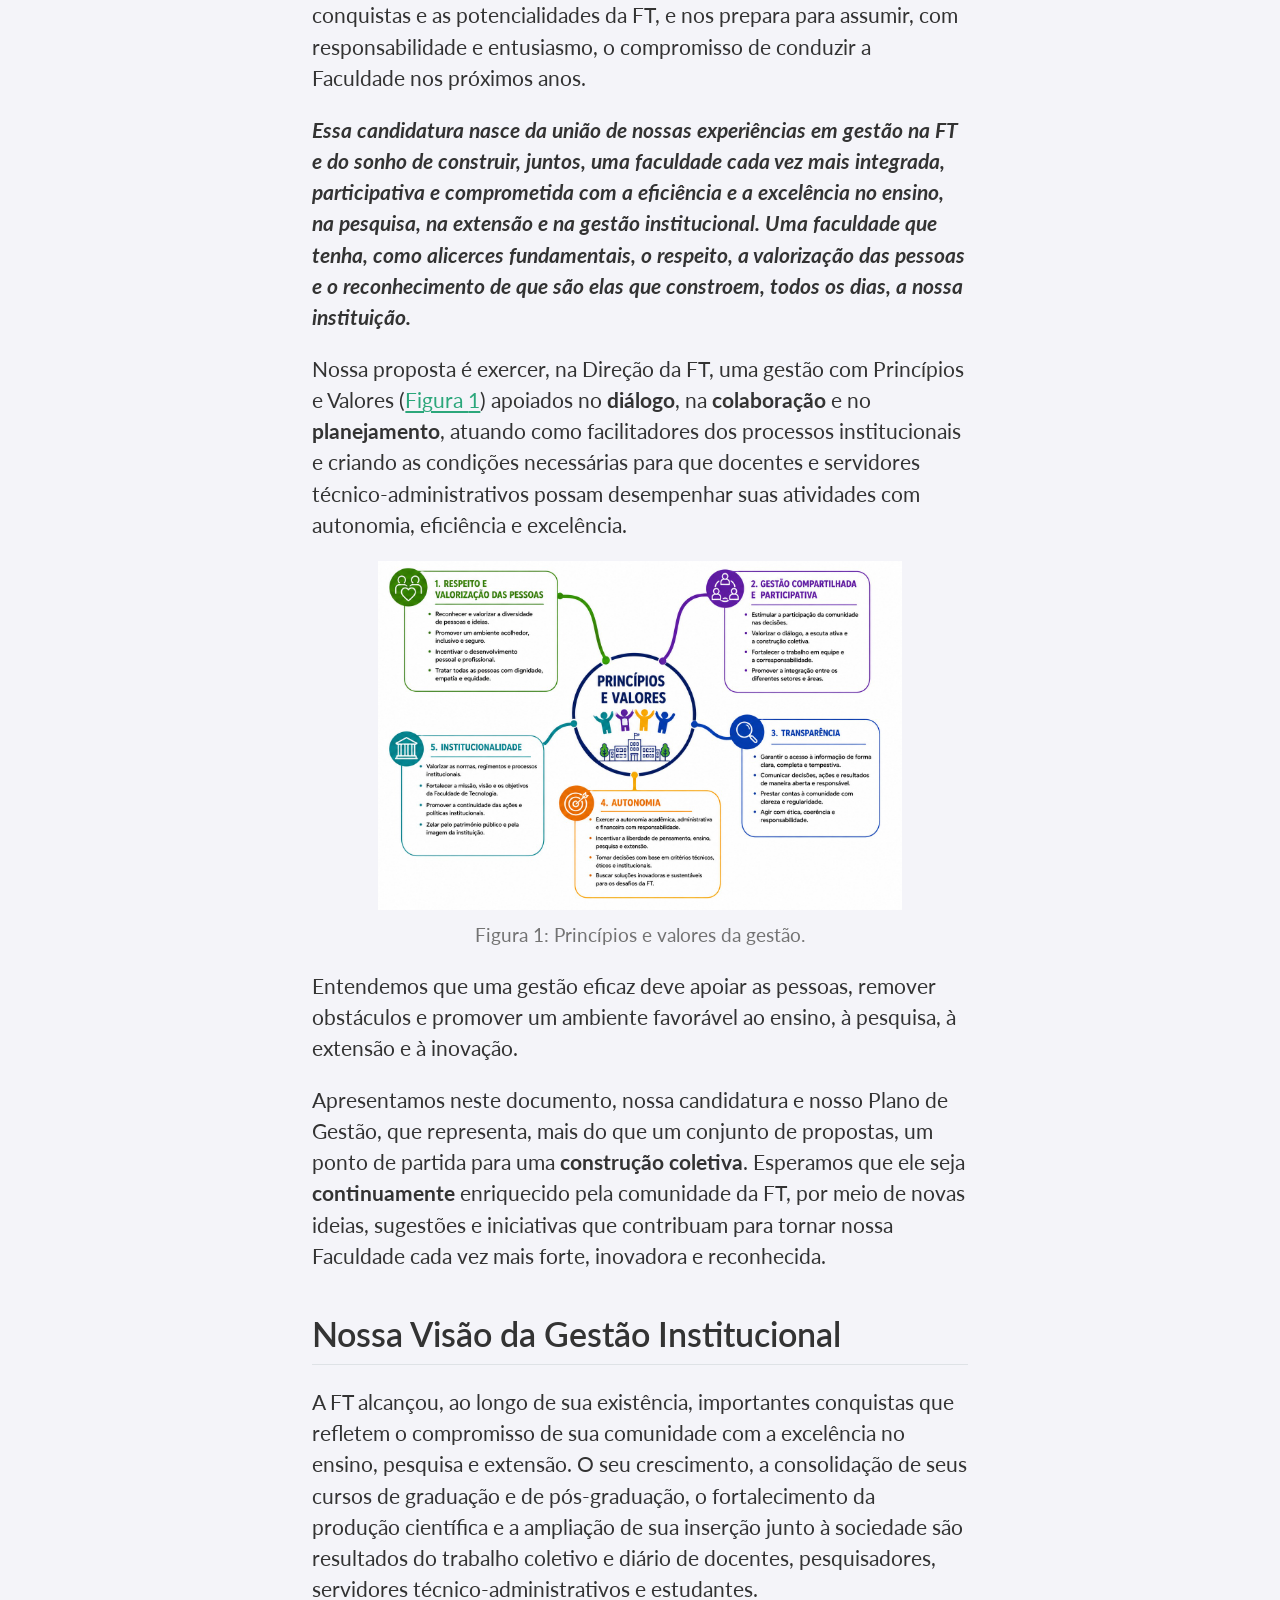
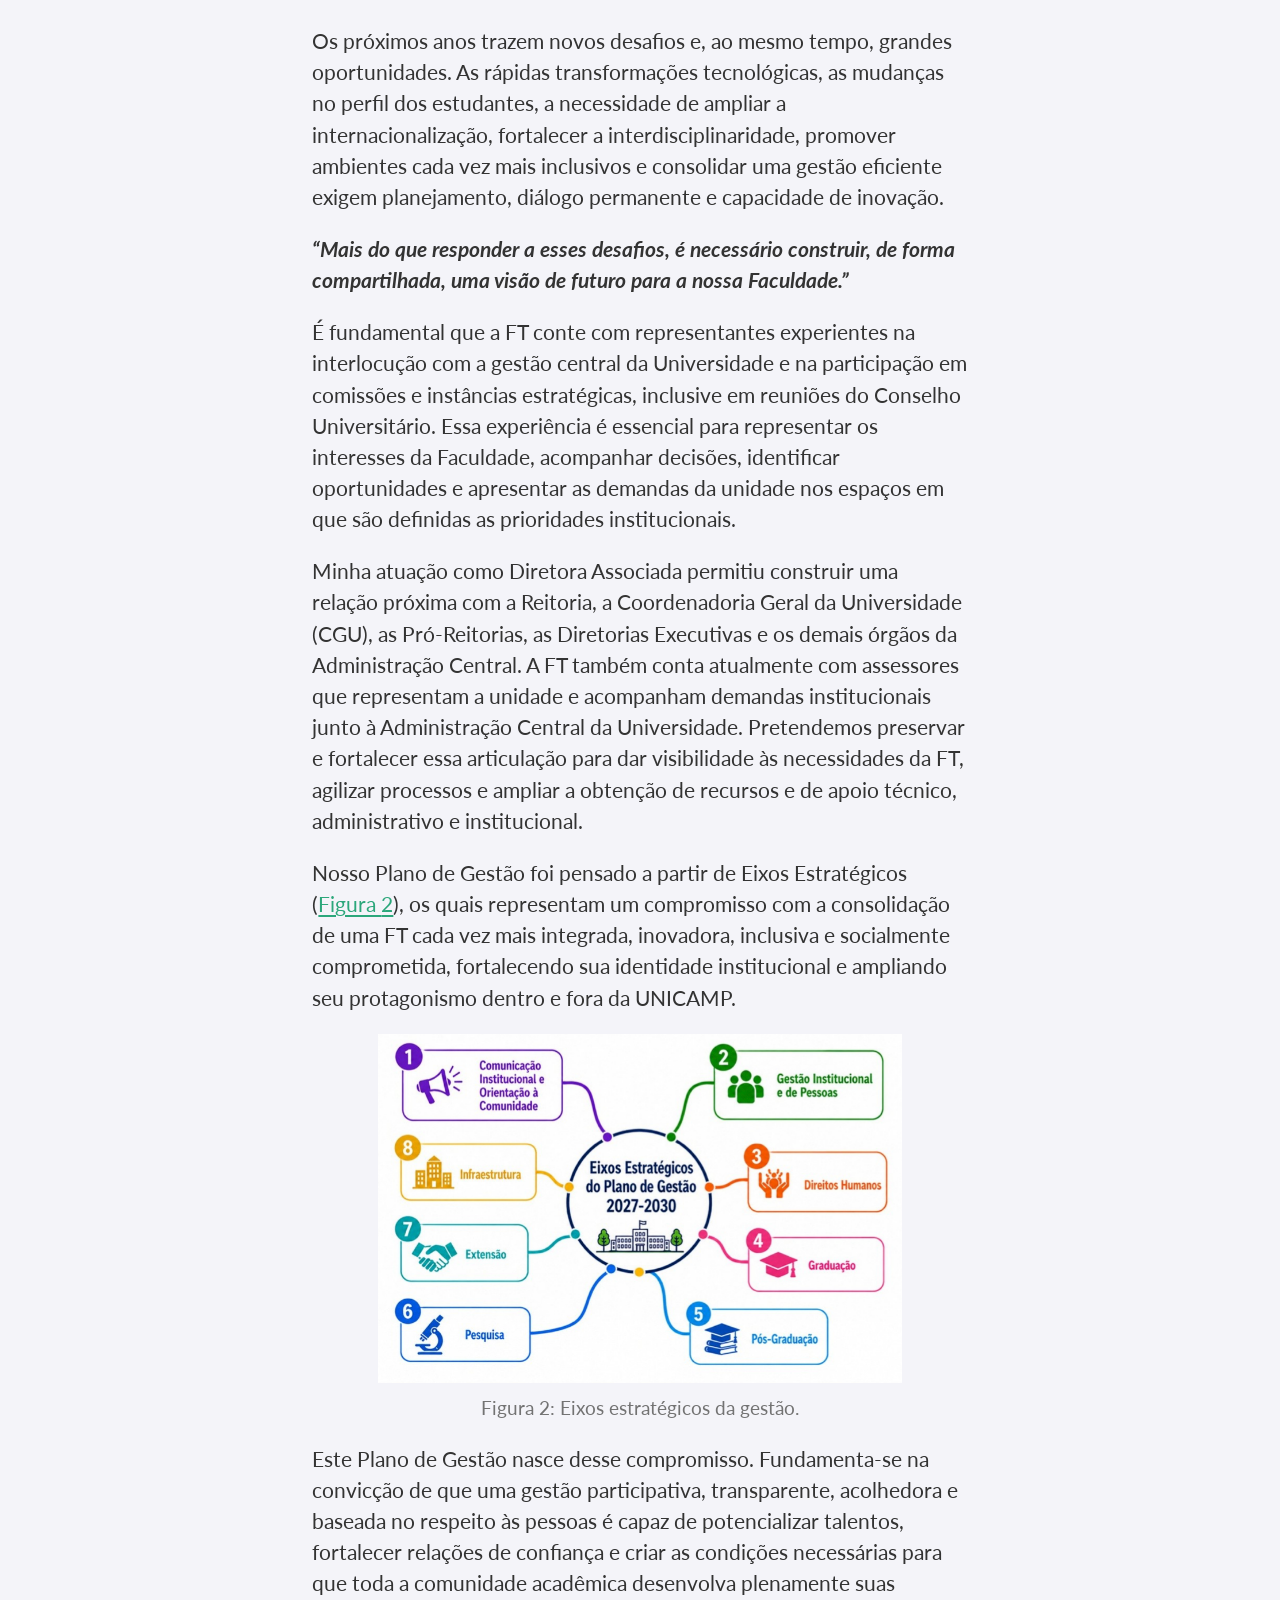
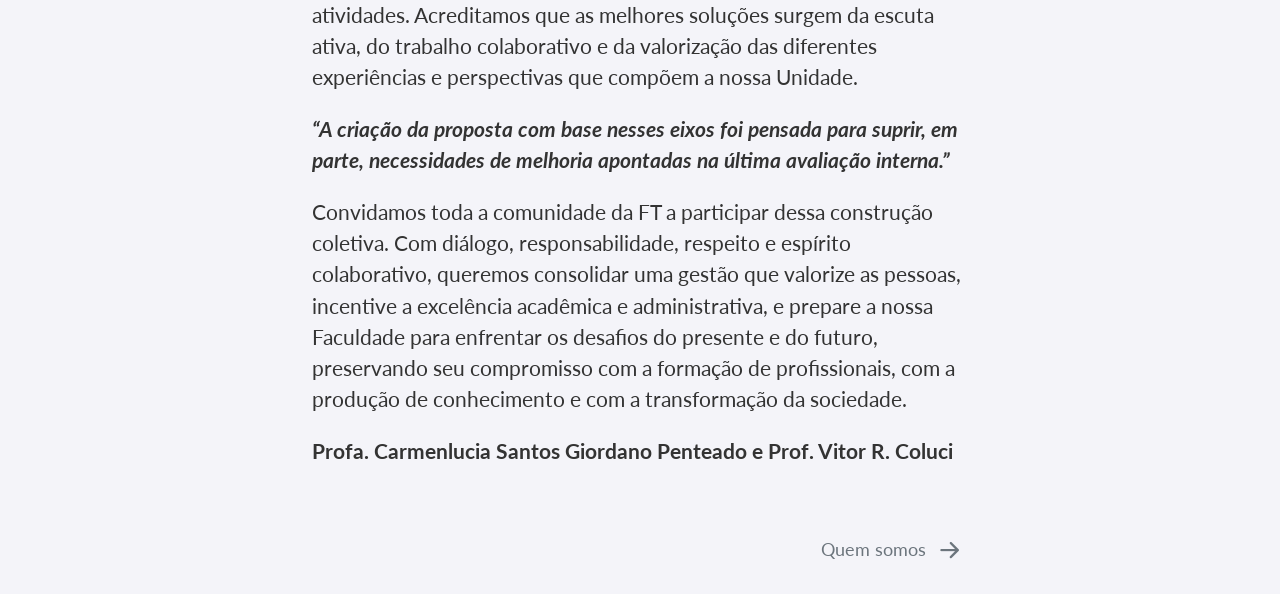
==== commit 5430a205: "Publish site to docs/" ====
--- a/docs/index.html
+++ b/docs/index.html
@@ -179,7 +179,7 @@
 <header id="title-block-header" class="quarto-title-block default">
 <div class="quarto-title">
 <h1 class="title">Plano de Gestão FT - 2027-2030</h1>
-<p class="subtitle lead">Carmem &amp; Vitor</p>
+<p class="subtitle lead">Carmen &amp; Vitor</p>
 </div>
 
 
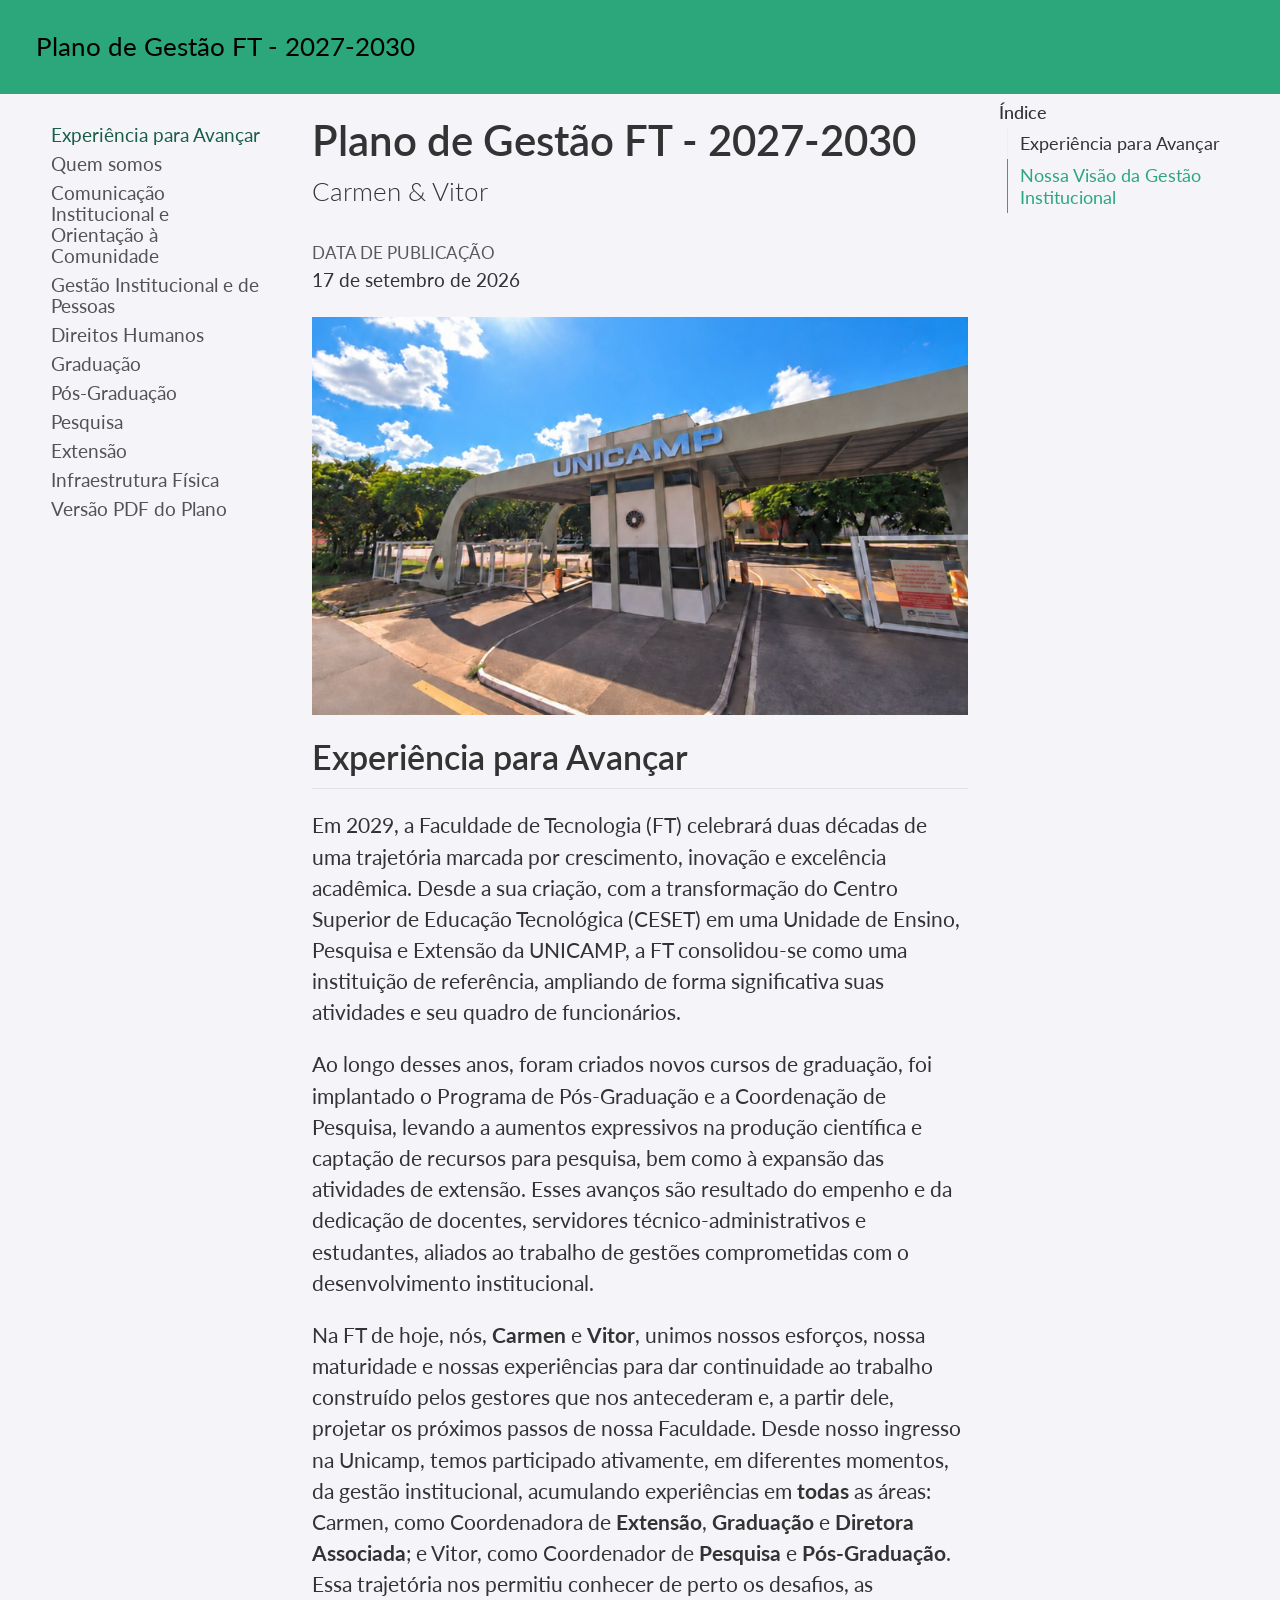
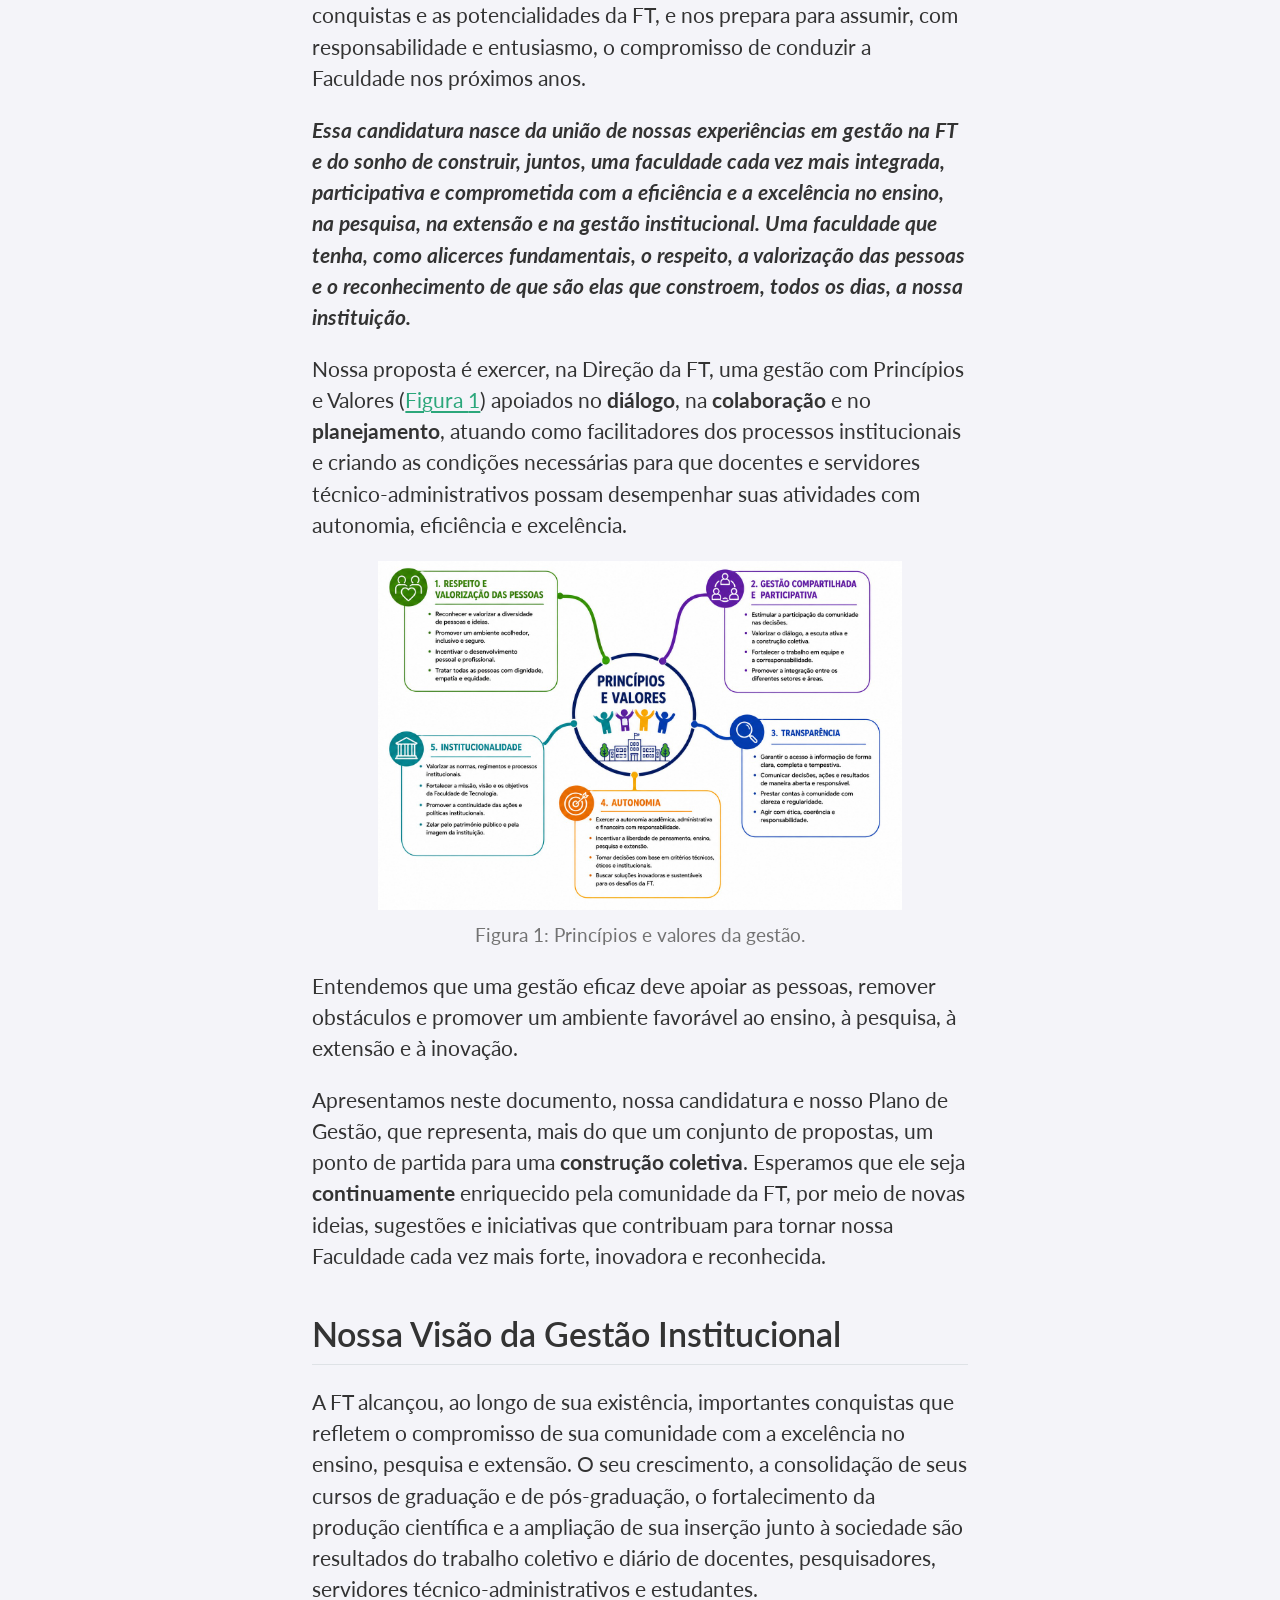
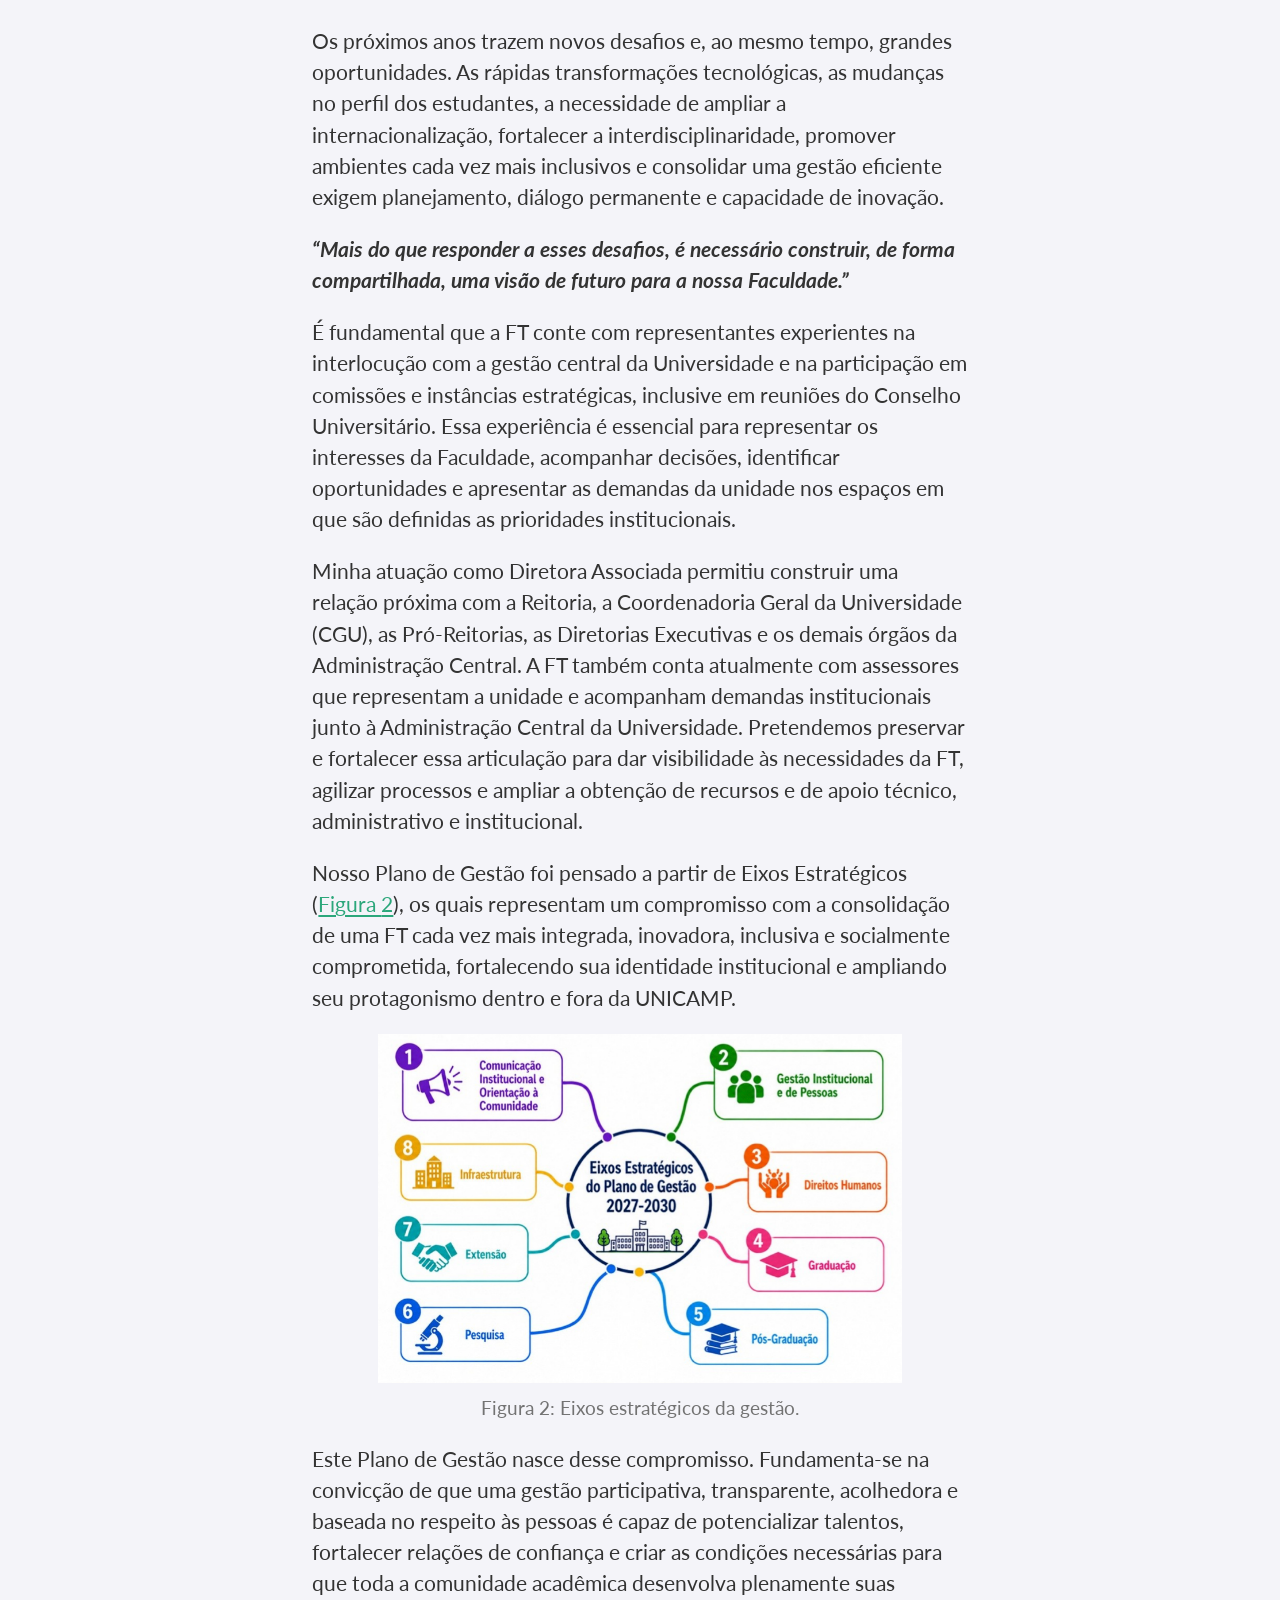
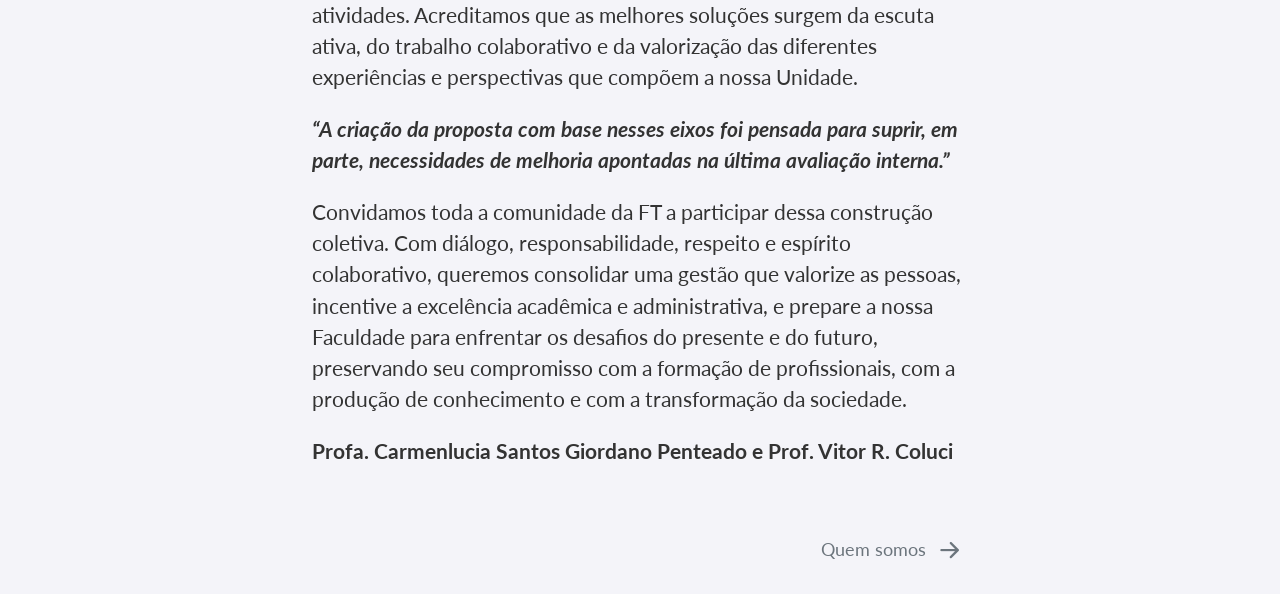
==== commit 433c1924: "Publish site to docs/" ====
--- a/docs/index.html
+++ b/docs/index.html
@@ -156,6 +156,11 @@
         <li class="sidebar-item">
   <div class="sidebar-item-container"> 
   <a href="./infra.html" class="sidebar-item-text sidebar-link"><span class="chapter-title">Infraestrutura Física</span></a>
+  </div>
+</li>
+        <li class="sidebar-item">
+  <div class="sidebar-item-container"> 
+  <a href="./pdf.html" class="sidebar-item-text sidebar-link"><span class="chapter-title">Versão PDF do Plano</span></a>
   </div>
 </li>
     </ul>
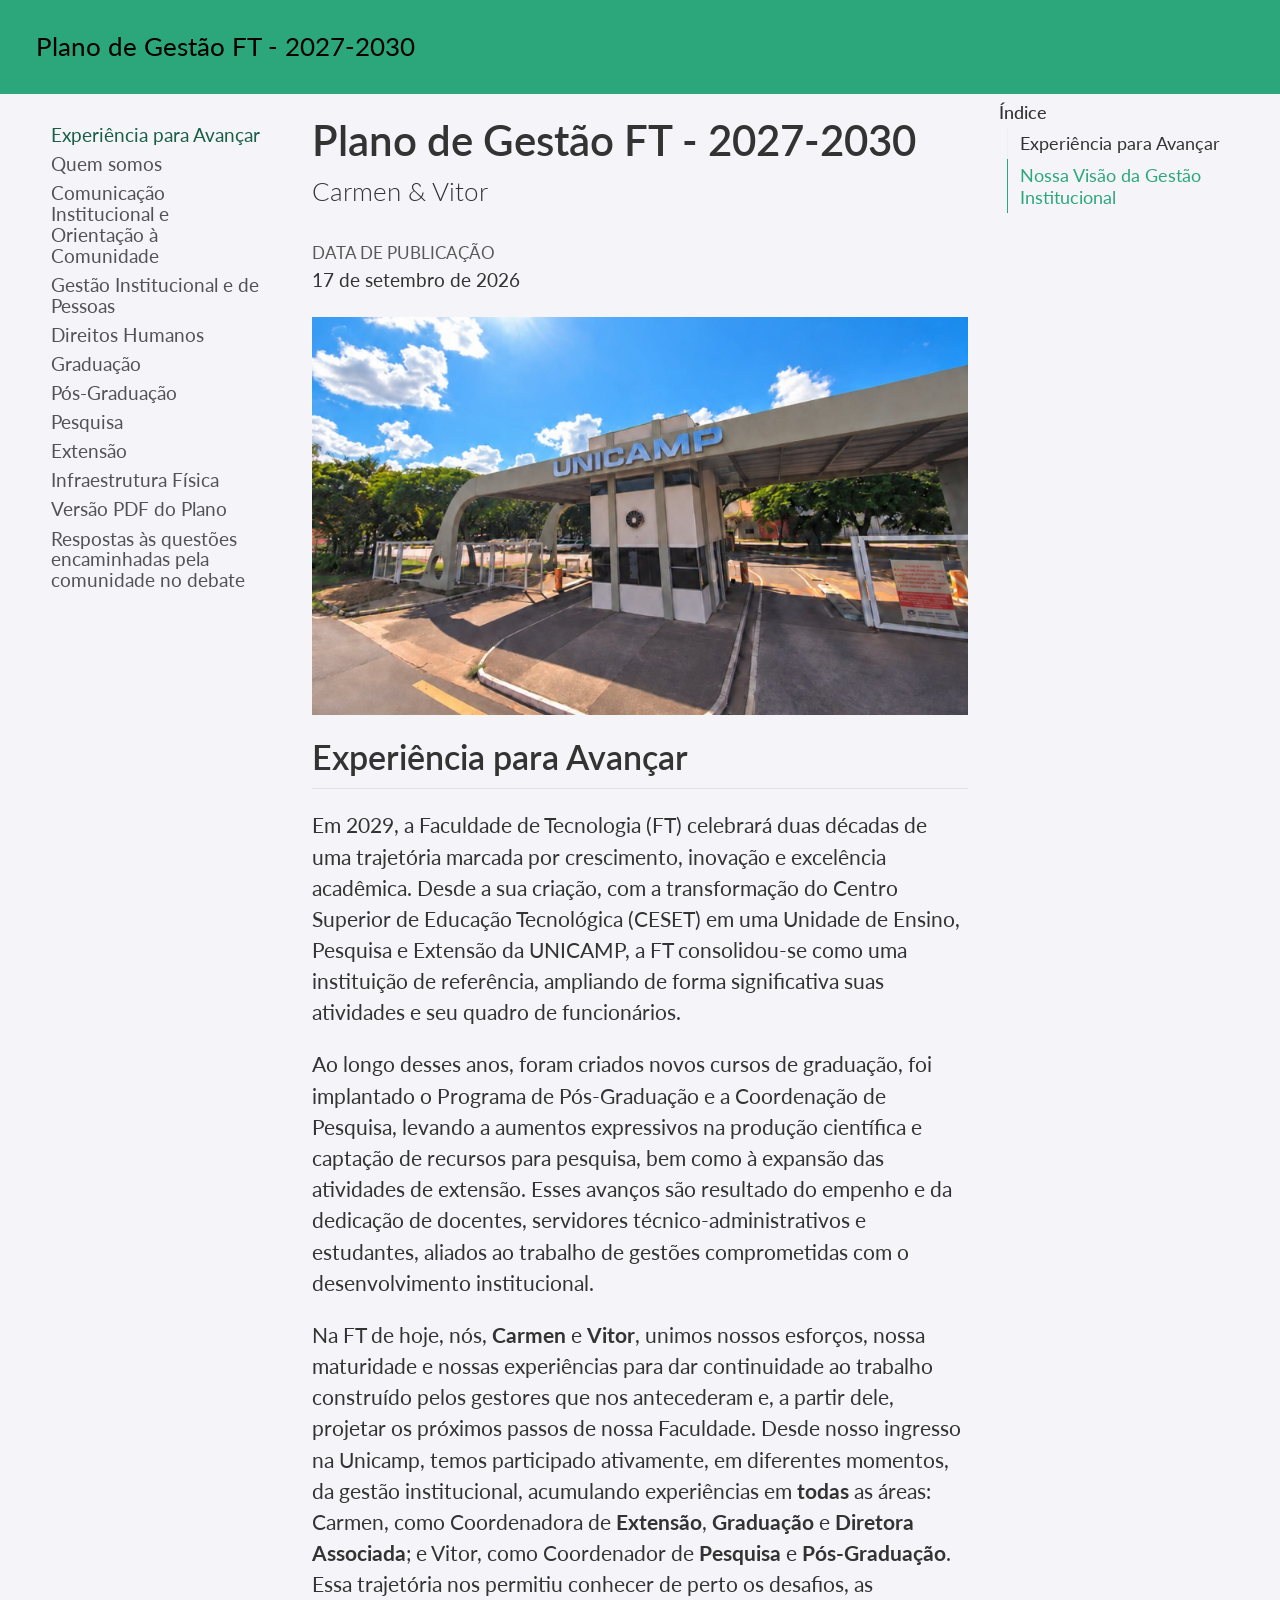
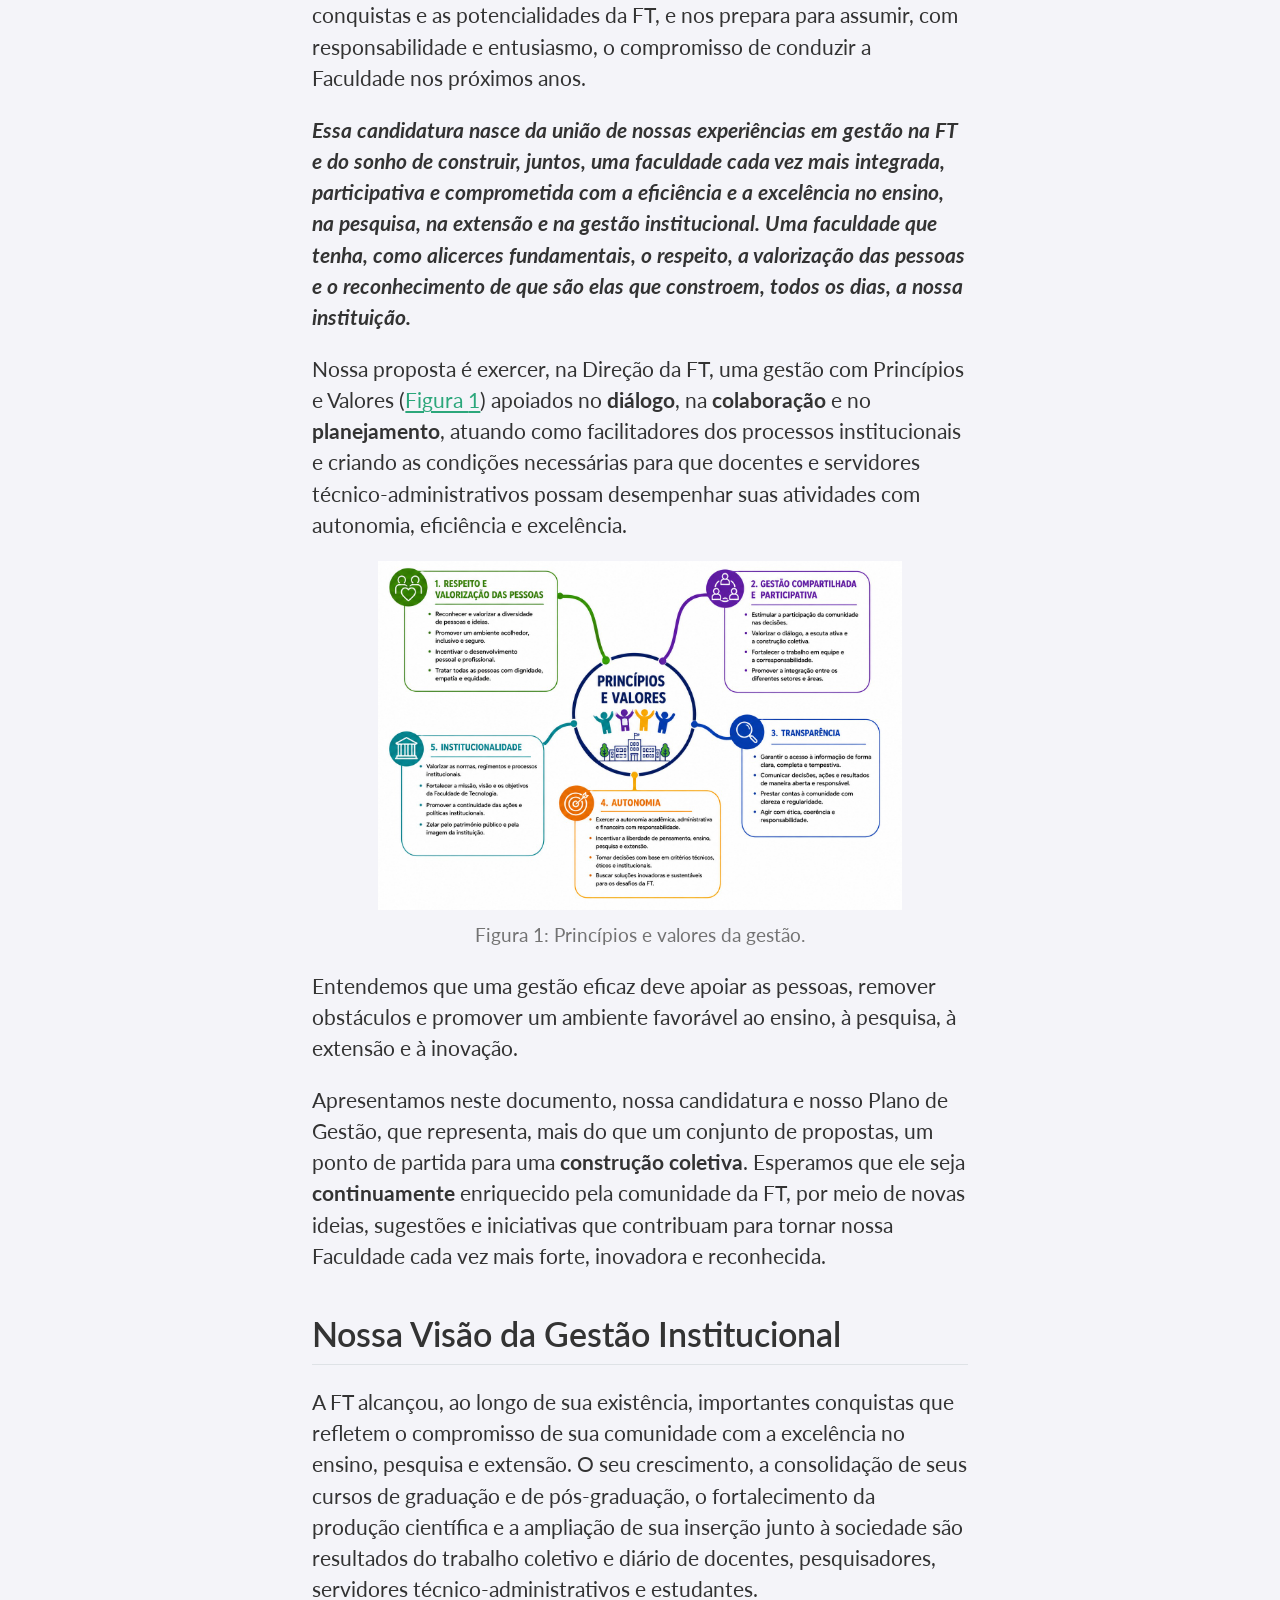
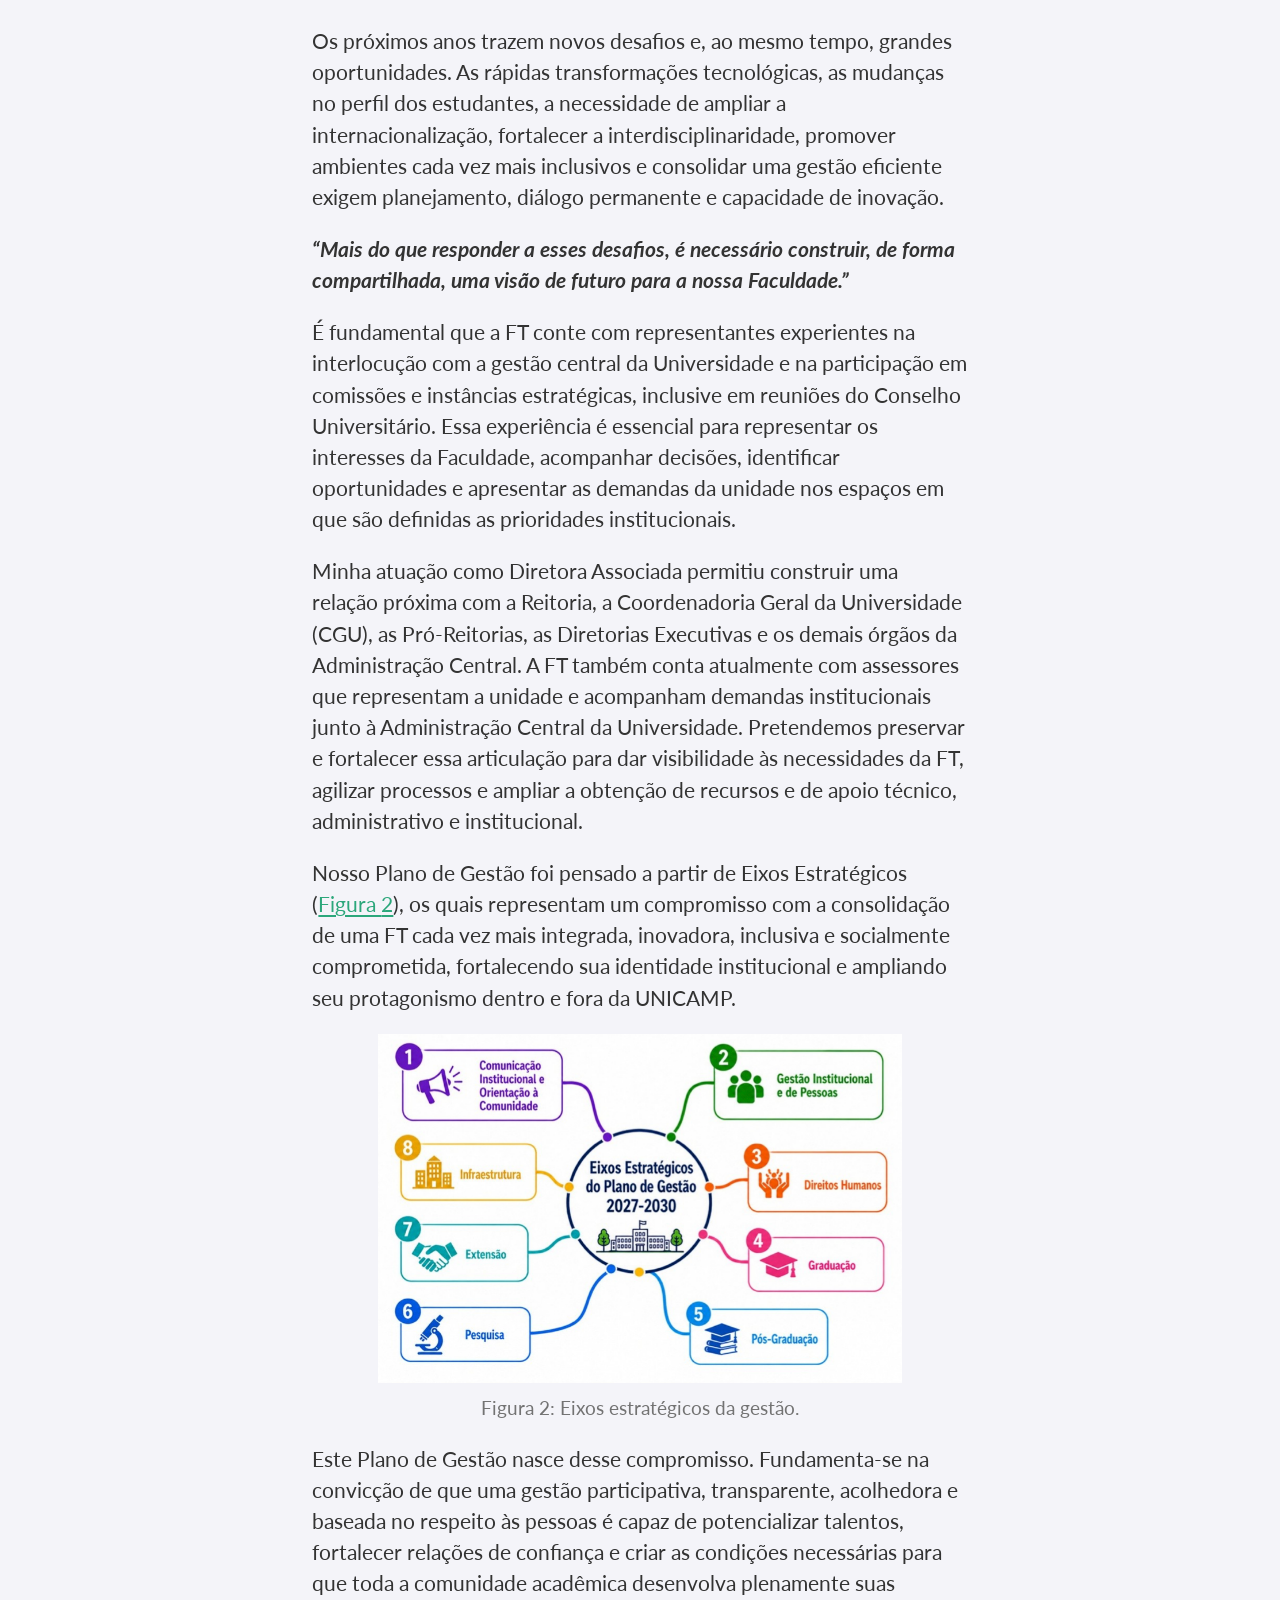
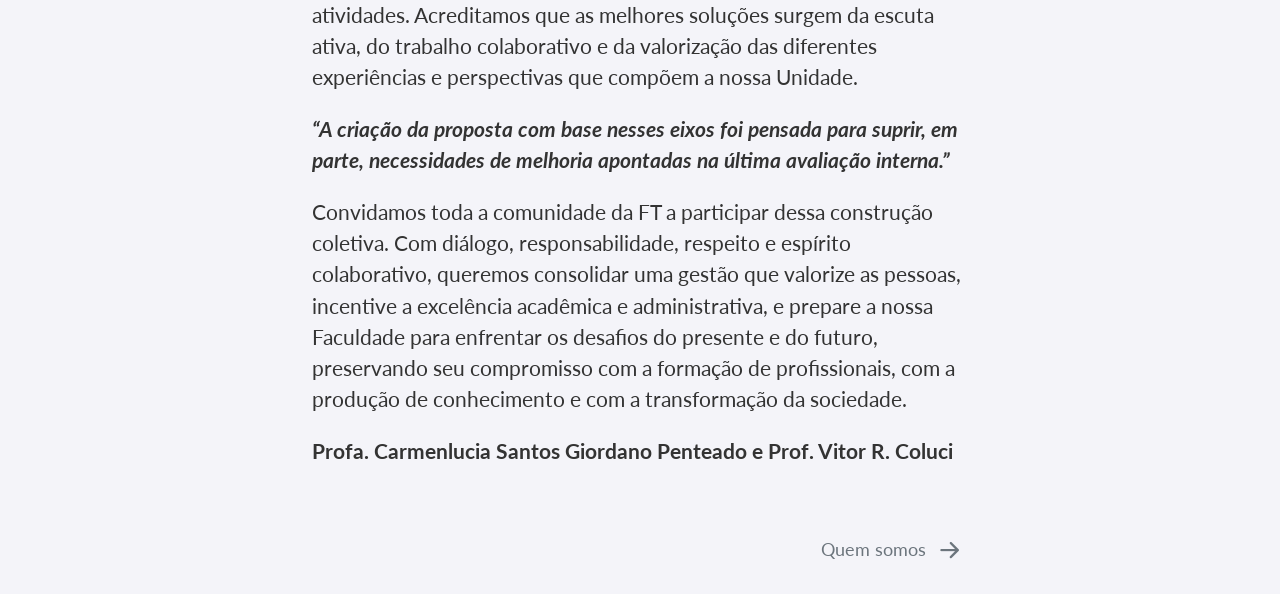
==== commit 92d0953e: "a" ====
--- a/docs/index.html
+++ b/docs/index.html
@@ -2,7 +2,7 @@
 <html xmlns="http://www.w3.org/1999/xhtml" lang="pt" xml:lang="pt"><head>
 
 <meta charset="utf-8">
-<meta name="generator" content="quarto-1.9.38">
+<meta name="generator" content="quarto-1.10.18">
 
 <meta name="viewport" content="width=device-width, initial-scale=1.0, user-scalable=yes">
 
@@ -12,10 +12,13 @@
 /* Default styles provided by pandoc.
 ** See https://pandoc.org/MANUAL.html#variables-for-html for config info.
 */
-code{white-space: pre-wrap;}
 span.smallcaps{font-variant: small-caps;}
-div.columns{display: flex; gap: min(4vw, 1.5em);}
-div.column{flex: auto; overflow-x: auto;}
+div.columns{display: flex; gap: 1.5em;}
+div.column{flex: auto;}
+@media screen {
+div.columns{gap: min(4vw, 1.5em);}
+div.column{overflow-x: auto;}
+}
 div.hanging-indent{margin-left: 1.5em; text-indent: -1.5em;}
 ul.task-list{list-style: none;}
 ul.task-list li input[type="checkbox"] {
@@ -40,10 +43,10 @@
 <script src="site_libs/quarto-html/tippy.umd.min.js"></script>
 <script src="site_libs/quarto-html/anchor.min.js"></script>
 <link href="site_libs/quarto-html/tippy.css" rel="stylesheet">
-<link href="site_libs/quarto-html/quarto-syntax-highlighting-15634bcf2e68342d4ad2dfa704d543f6.css" rel="stylesheet" id="quarto-text-highlighting-styles">
+<link href="site_libs/quarto-html/quarto-syntax-highlighting-64a204ab8560d761af7679ceaba22944.css" rel="stylesheet" id="quarto-text-highlighting-styles">
 <script src="site_libs/bootstrap/bootstrap.min.js"></script>
 <link href="site_libs/bootstrap/bootstrap-icons.css" rel="stylesheet">
-<link href="site_libs/bootstrap/bootstrap-37882916aa4101a81008f962524b9e9a.min.css" rel="stylesheet" append-hash="true" id="quarto-bootstrap" data-mode="light">
+<link href="site_libs/bootstrap/bootstrap-000528a02bdd10b214853d05560731a4.min.css" rel="stylesheet" append-hash="true" id="quarto-bootstrap" data-mode="light">
 <script id="quarto-search-options" type="application/json">{
   "location": "navbar",
   "copy-button": false,
@@ -161,6 +164,11 @@
         <li class="sidebar-item">
   <div class="sidebar-item-container"> 
   <a href="./pdf.html" class="sidebar-item-text sidebar-link"><span class="chapter-title">Versão PDF do Plano</span></a>
+  </div>
+</li>
+        <li class="sidebar-item">
+  <div class="sidebar-item-container"> 
+  <a href="./perguntas.html" class="sidebar-item-text sidebar-link"><span class="chapter-title">Respostas às questões encaminhadas pela comunidade no debate</span></a>
   </div>
 </li>
     </ul>
--- a/docs/site_libs/quarto-html/quarto-syntax-highlighting-64a204ab8560d761af7679ceaba22944.css
+++ b/docs/site_libs/quarto-html/quarto-syntax-highlighting-64a204ab8560d761af7679ceaba22944.css
@@ -0,0 +1,236 @@
+/* quarto syntax highlight colors */
+:root {
+  --quarto-hl-ot-color: #003B4F;
+  --quarto-hl-at-color: #657422;
+  --quarto-hl-ss-color: #20794D;
+  --quarto-hl-an-color: #5E5E5E;
+  --quarto-hl-fu-color: #4758AB;
+  --quarto-hl-st-color: #20794D;
+  --quarto-hl-cf-color: #003B4F;
+  --quarto-hl-op-color: #5E5E5E;
+  --quarto-hl-er-color: #AD0000;
+  --quarto-hl-bn-color: #AD0000;
+  --quarto-hl-al-color: #AD0000;
+  --quarto-hl-va-color: #111111;
+  --quarto-hl-bu-color: inherit;
+  --quarto-hl-ex-color: inherit;
+  --quarto-hl-pp-color: #AD0000;
+  --quarto-hl-in-color: #5E5E5E;
+  --quarto-hl-vs-color: #20794D;
+  --quarto-hl-wa-color: #5E5E5E;
+  --quarto-hl-do-color: #5E5E5E;
+  --quarto-hl-im-color: #00769E;
+  --quarto-hl-ch-color: #20794D;
+  --quarto-hl-dt-color: #AD0000;
+  --quarto-hl-fl-color: #AD0000;
+  --quarto-hl-co-color: #5E5E5E;
+  --quarto-hl-cv-color: #5E5E5E;
+  --quarto-hl-cn-color: #8f5902;
+  --quarto-hl-sc-color: #5E5E5E;
+  --quarto-hl-dv-color: #AD0000;
+  --quarto-hl-kw-color: #003B4F;
+}
+
+/* other quarto variables */
+:root {
+  --quarto-font-monospace: SFMono-Regular, Menlo, Monaco, Consolas, "Liberation Mono", "Courier New", monospace;
+}
+
+/* syntax highlight based on Pandoc's rules */
+pre > code.sourceCode > span {
+  color: #003B4F;
+}
+
+code.sourceCode > span {
+  color: #003B4F;
+}
+
+div.sourceCode,
+div.sourceCode pre.sourceCode {
+  color: #003B4F;
+}
+
+/* Normal */
+code span {
+  color: #003B4F;
+}
+
+/* Alert */
+code span.al {
+  color: #AD0000;
+  font-style: inherit;
+}
+
+/* Annotation */
+code span.an {
+  color: #5E5E5E;
+  font-style: inherit;
+}
+
+/* Attribute */
+code span.at {
+  color: #657422;
+  font-style: inherit;
+}
+
+/* BaseN */
+code span.bn {
+  color: #AD0000;
+  font-style: inherit;
+}
+
+/* BuiltIn */
+code span.bu {
+  font-style: inherit;
+}
+
+/* ControlFlow */
+code span.cf {
+  color: #003B4F;
+  font-weight: bold;
+  font-style: inherit;
+}
+
+/* Char */
+code span.ch {
+  color: #20794D;
+  font-style: inherit;
+}
+
+/* Constant */
+code span.cn {
+  color: #8f5902;
+  font-style: inherit;
+}
+
+/* Comment */
+code span.co {
+  color: #5E5E5E;
+  font-style: inherit;
+}
+
+/* CommentVar */
+code span.cv {
+  color: #5E5E5E;
+  font-style: italic;
+}
+
+/* Documentation */
+code span.do {
+  color: #5E5E5E;
+  font-style: italic;
+}
+
+/* DataType */
+code span.dt {
+  color: #AD0000;
+  font-style: inherit;
+}
+
+/* DecVal */
+code span.dv {
+  color: #AD0000;
+  font-style: inherit;
+}
+
+/* Error */
+code span.er {
+  color: #AD0000;
+  font-style: inherit;
+}
+
+/* Extension */
+code span.ex {
+  font-style: inherit;
+}
+
+/* Float */
+code span.fl {
+  color: #AD0000;
+  font-style: inherit;
+}
+
+/* Function */
+code span.fu {
+  color: #4758AB;
+  font-style: inherit;
+}
+
+/* Import */
+code span.im {
+  color: #00769E;
+  font-style: inherit;
+}
+
+/* Information */
+code span.in {
+  color: #5E5E5E;
+  font-style: inherit;
+}
+
+/* Keyword */
+code span.kw {
+  color: #003B4F;
+  font-weight: bold;
+  font-style: inherit;
+}
+
+/* Operator */
+code span.op {
+  color: #5E5E5E;
+  font-style: inherit;
+}
+
+/* Other */
+code span.ot {
+  color: #003B4F;
+  font-style: inherit;
+}
+
+/* Preprocessor */
+code span.pp {
+  color: #AD0000;
+  font-style: inherit;
+}
+
+/* SpecialChar */
+code span.sc {
+  color: #5E5E5E;
+  font-style: inherit;
+}
+
+/* SpecialString */
+code span.ss {
+  color: #20794D;
+  font-style: inherit;
+}
+
+/* String */
+code span.st {
+  color: #20794D;
+  font-style: inherit;
+}
+
+/* Variable */
+code span.va {
+  color: #111111;
+  font-style: inherit;
+}
+
+/* VerbatimString */
+code span.vs {
+  color: #20794D;
+  font-style: inherit;
+}
+
+/* Warning */
+code span.wa {
+  color: #5E5E5E;
+  font-style: italic;
+}
+
+.prevent-inlining {
+  content: "</";
+}
+
+/*# sourceMappingURL=9d8d5bb603a83b8298b89080a598c93b.css.map */
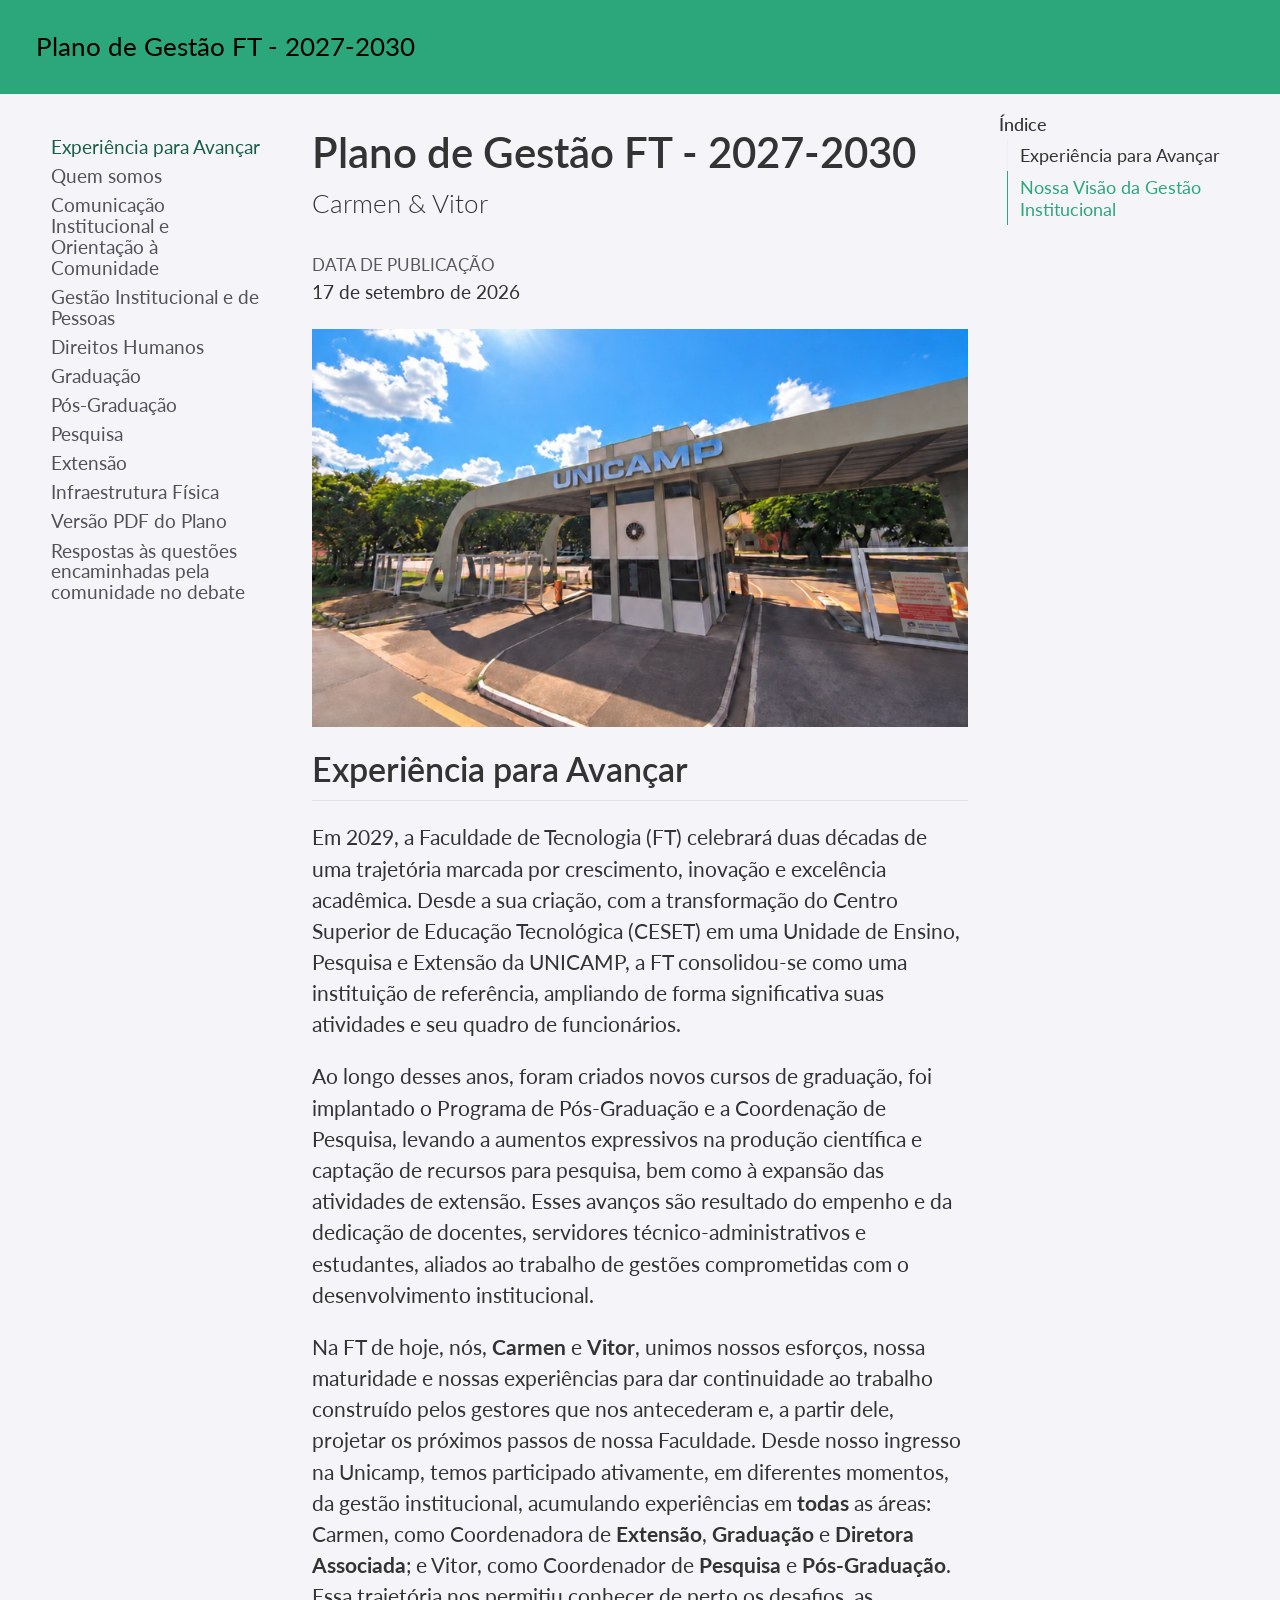
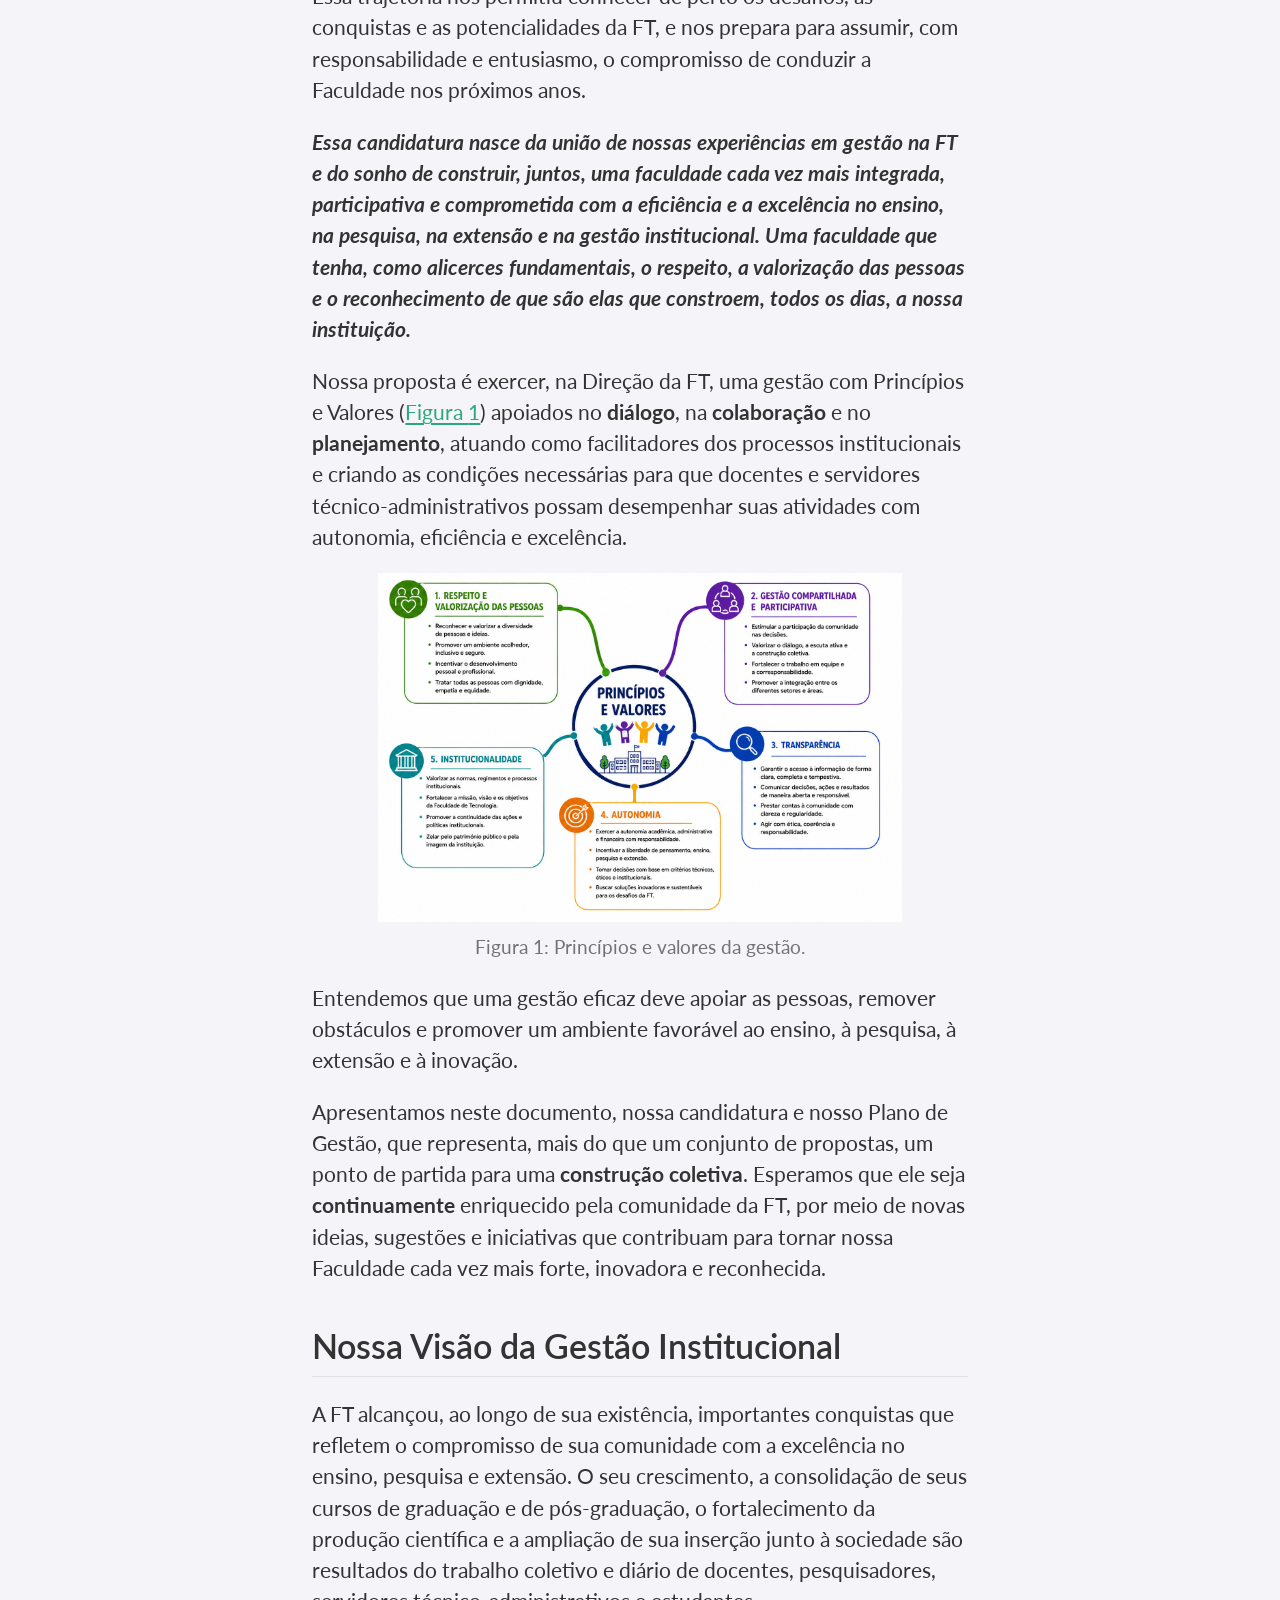
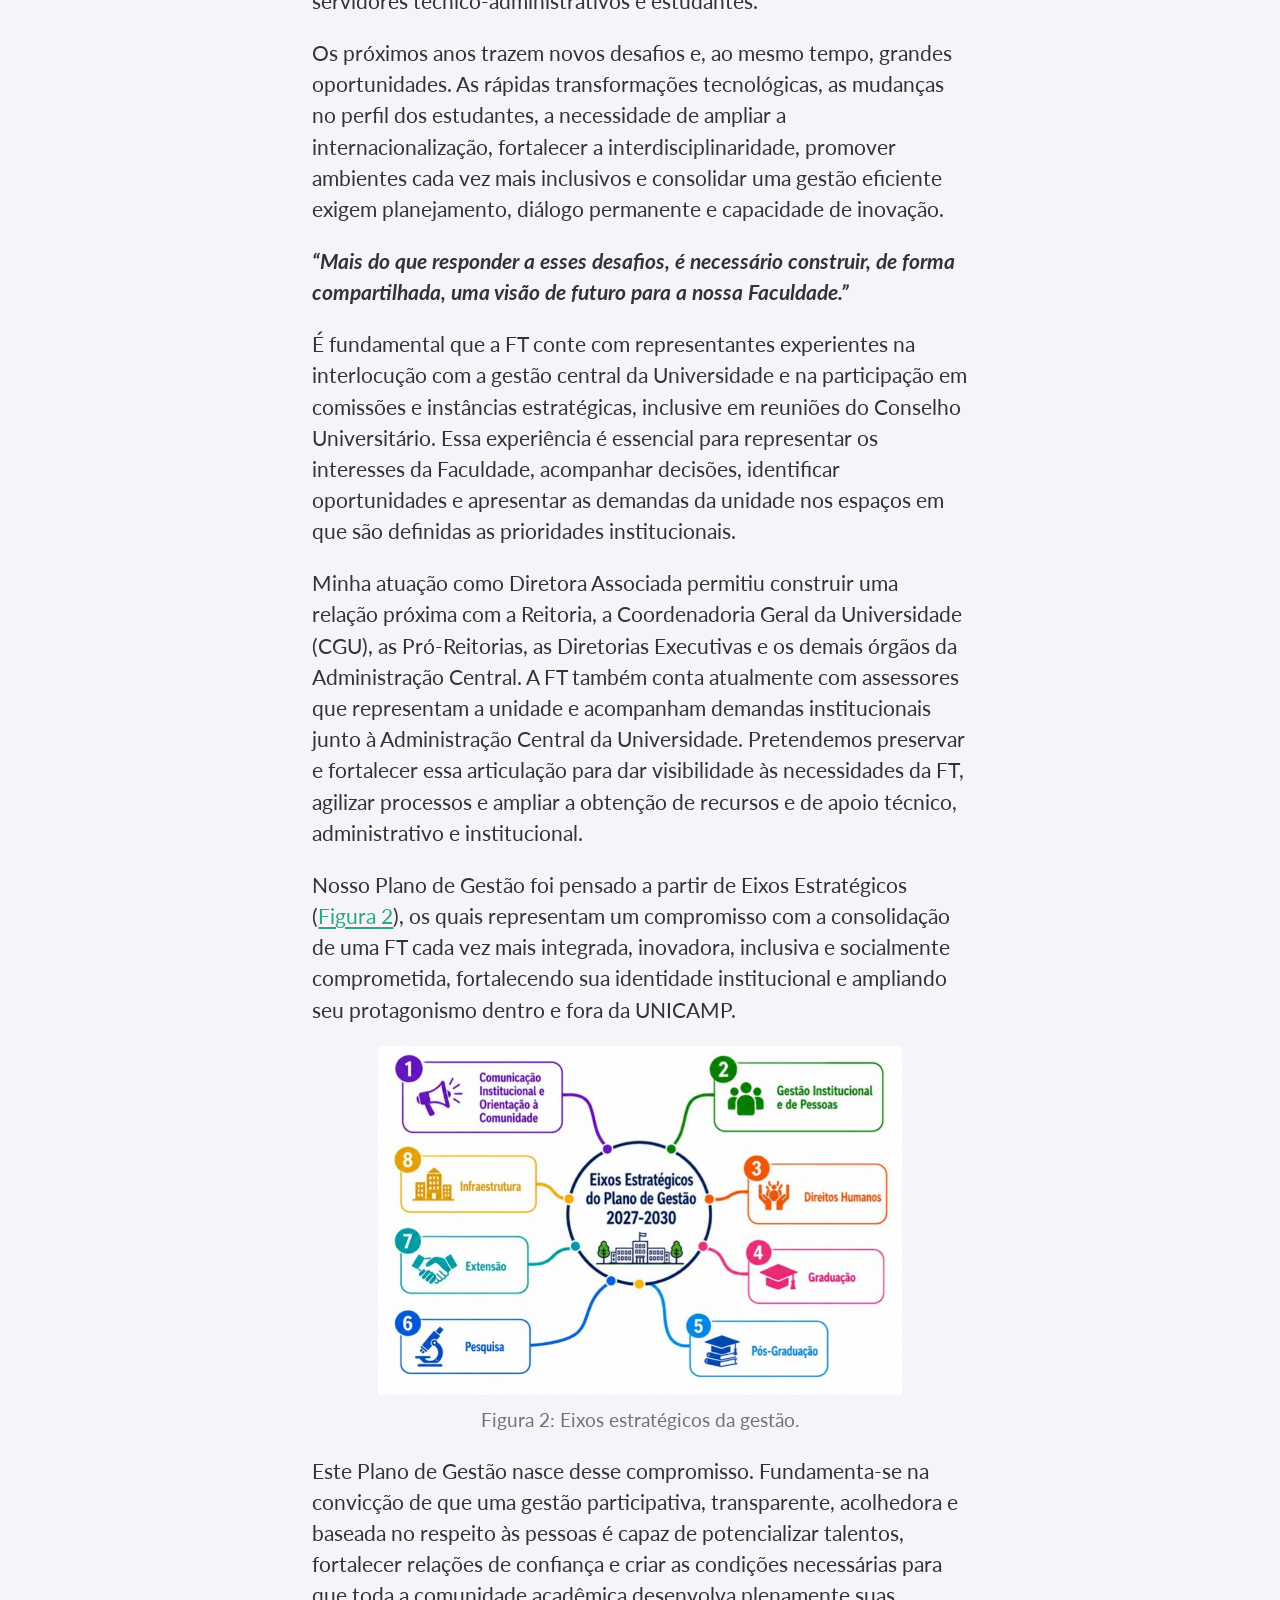
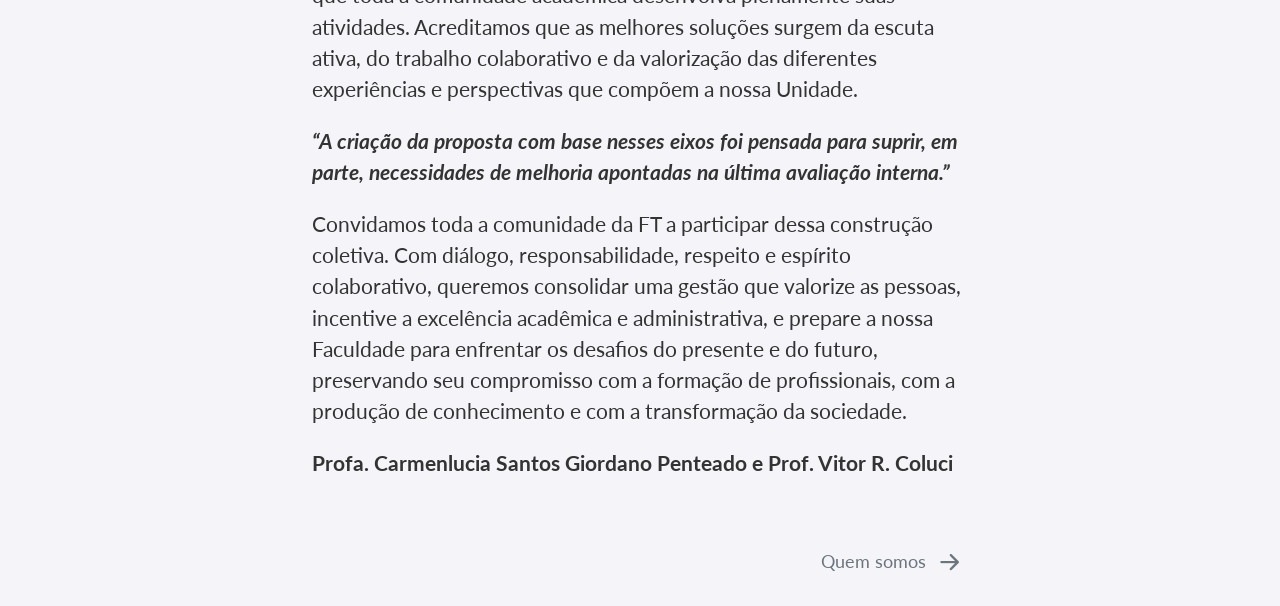
==== commit ce86a58f: "Publish site to docs/" ====
--- a/docs/index.html
+++ b/docs/index.html
@@ -168,7 +168,7 @@
 </li>
         <li class="sidebar-item">
   <div class="sidebar-item-container"> 
-  <a href="./perguntas.html" class="sidebar-item-text sidebar-link"><span class="chapter-title">Respostas às questões encaminhadas pela comunidade no debate</span></a>
+  <a href="./respostas-debate.html" class="sidebar-item-text sidebar-link"><span class="chapter-title">Respostas às questões encaminhadas pela comunidade no debate</span></a>
   </div>
 </li>
     </ul>
